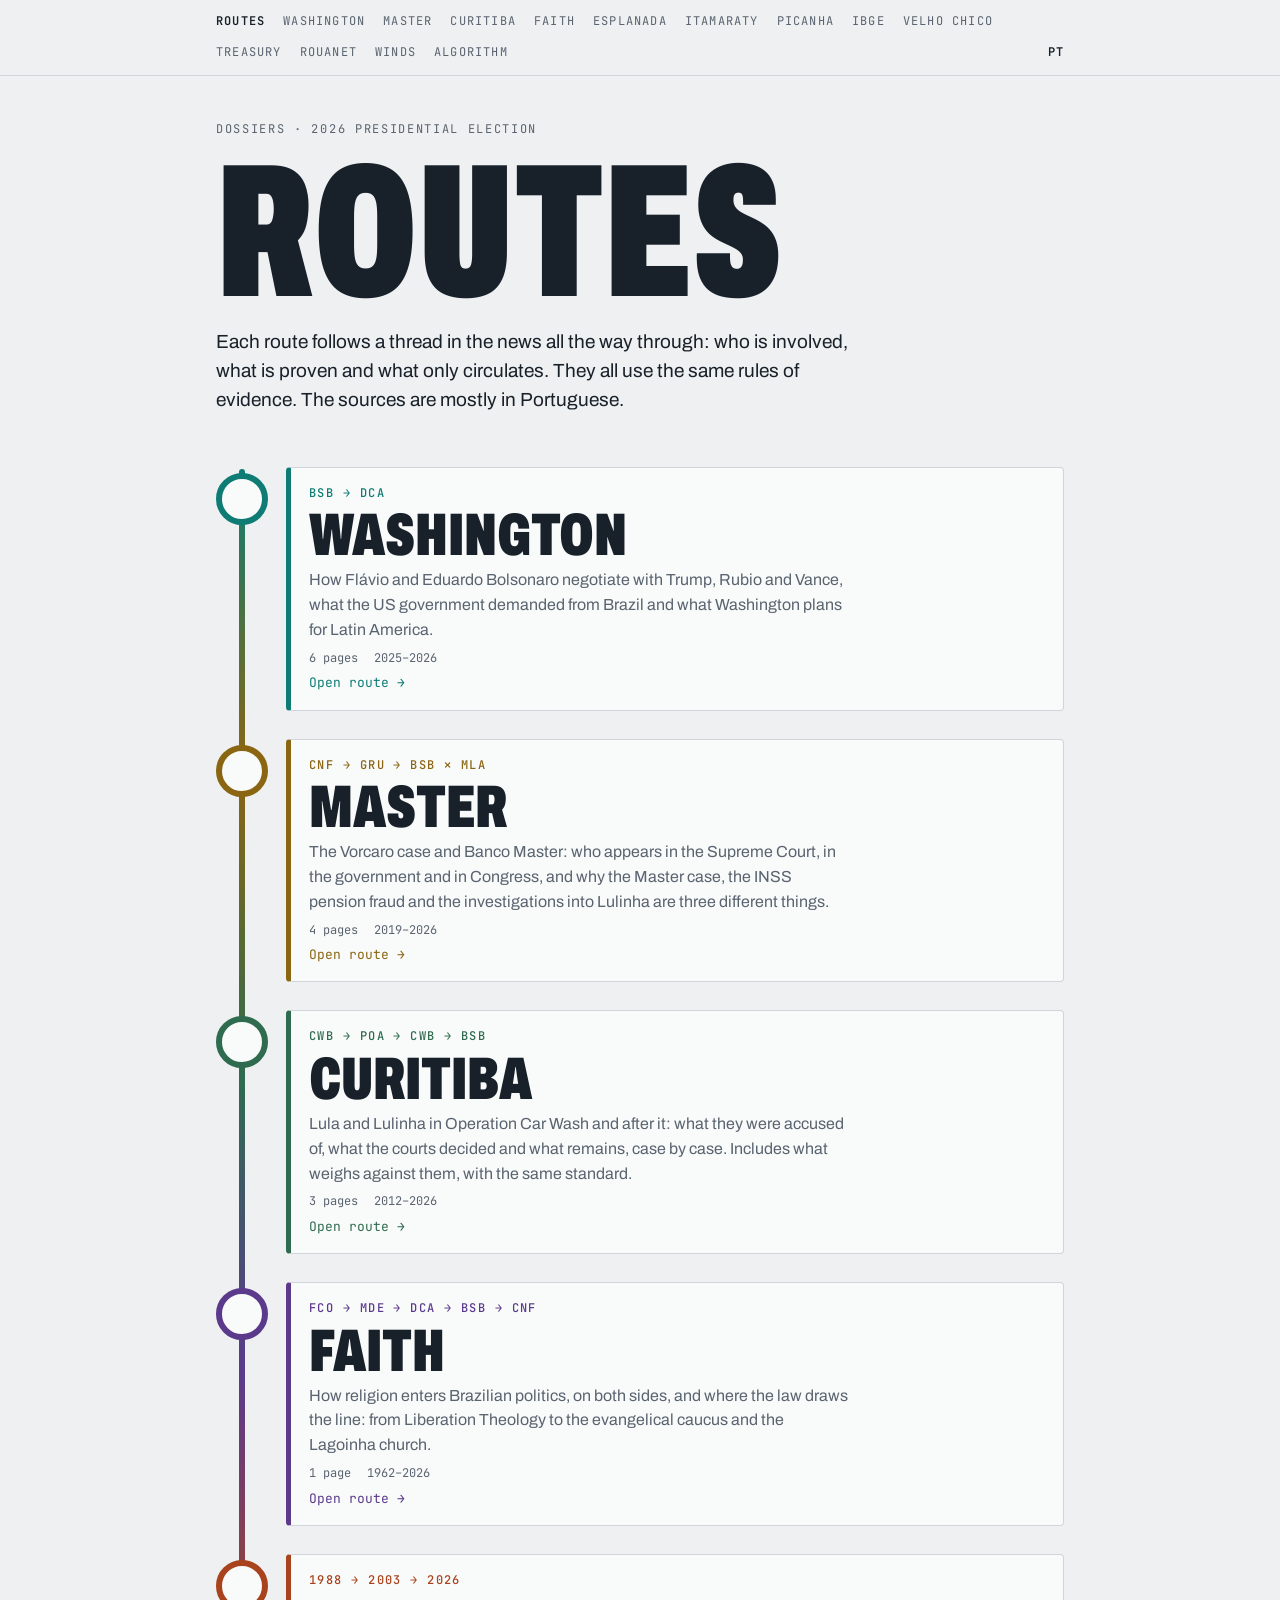
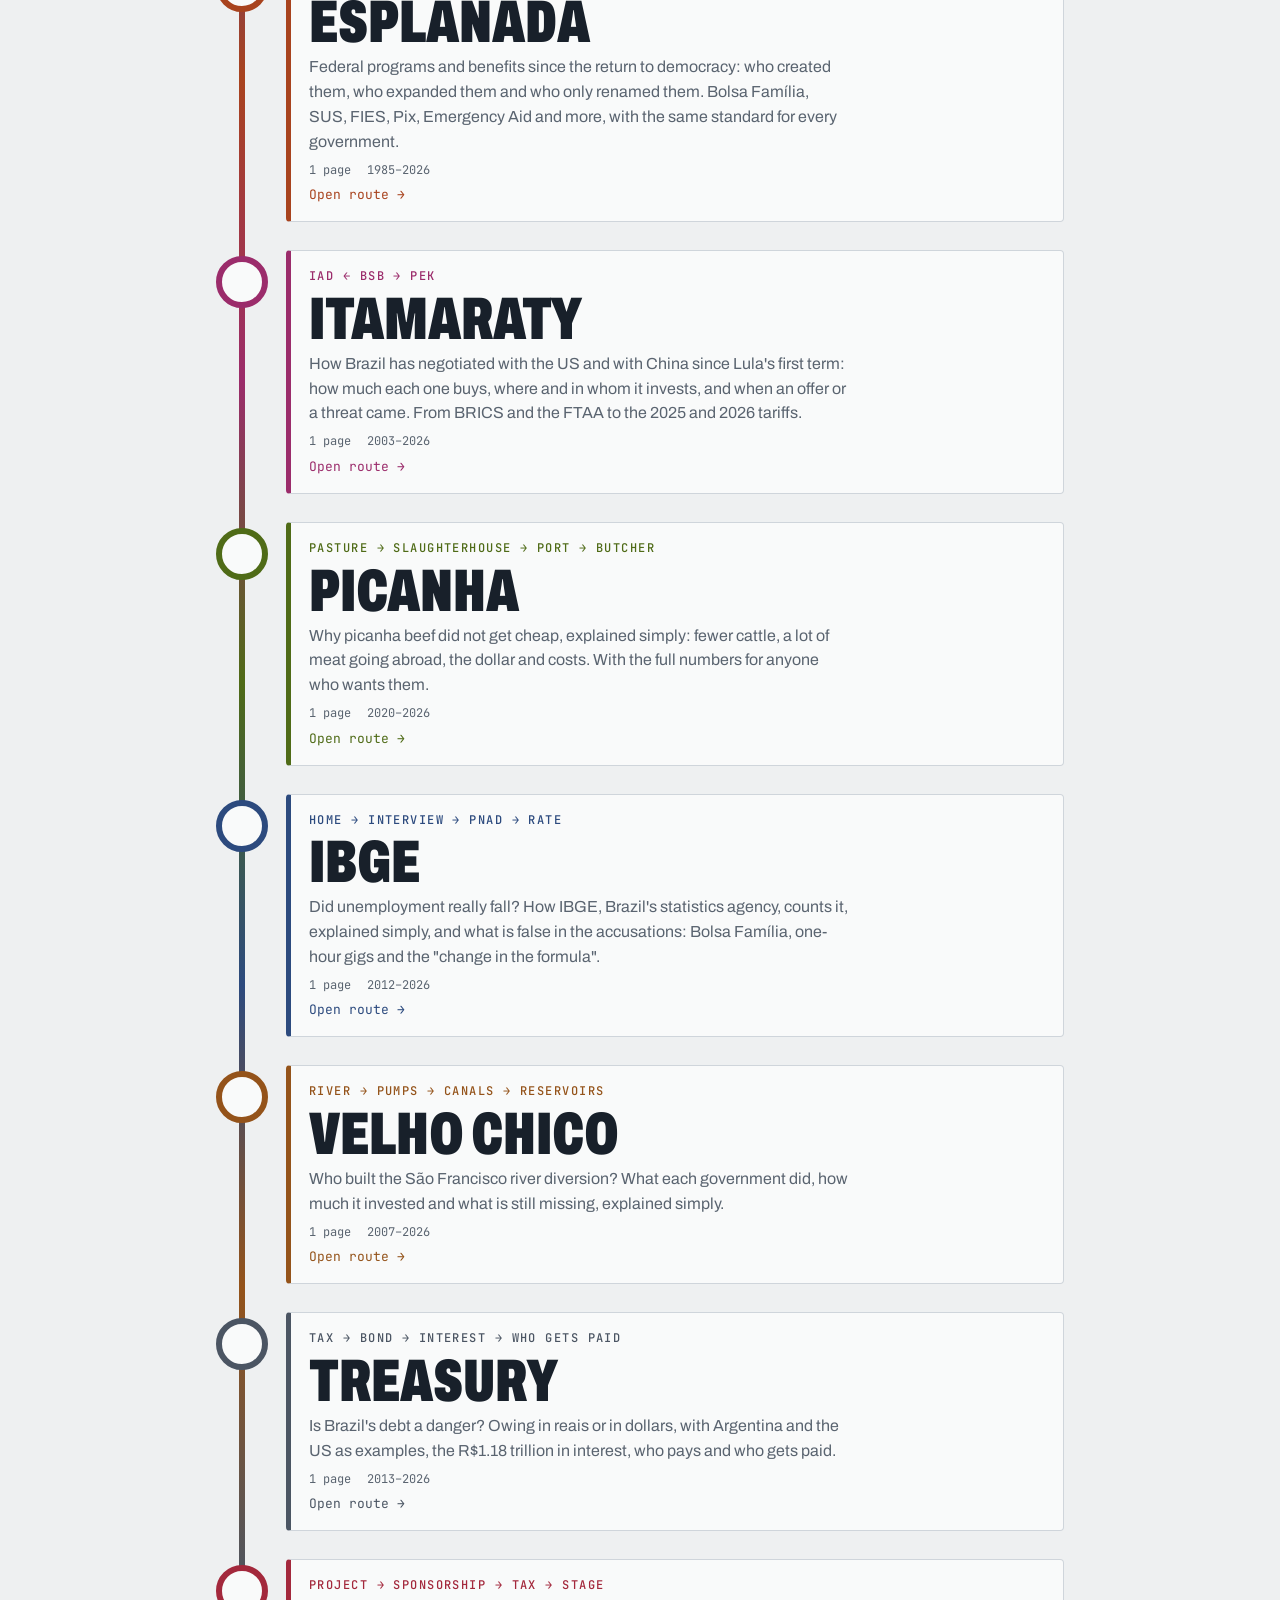
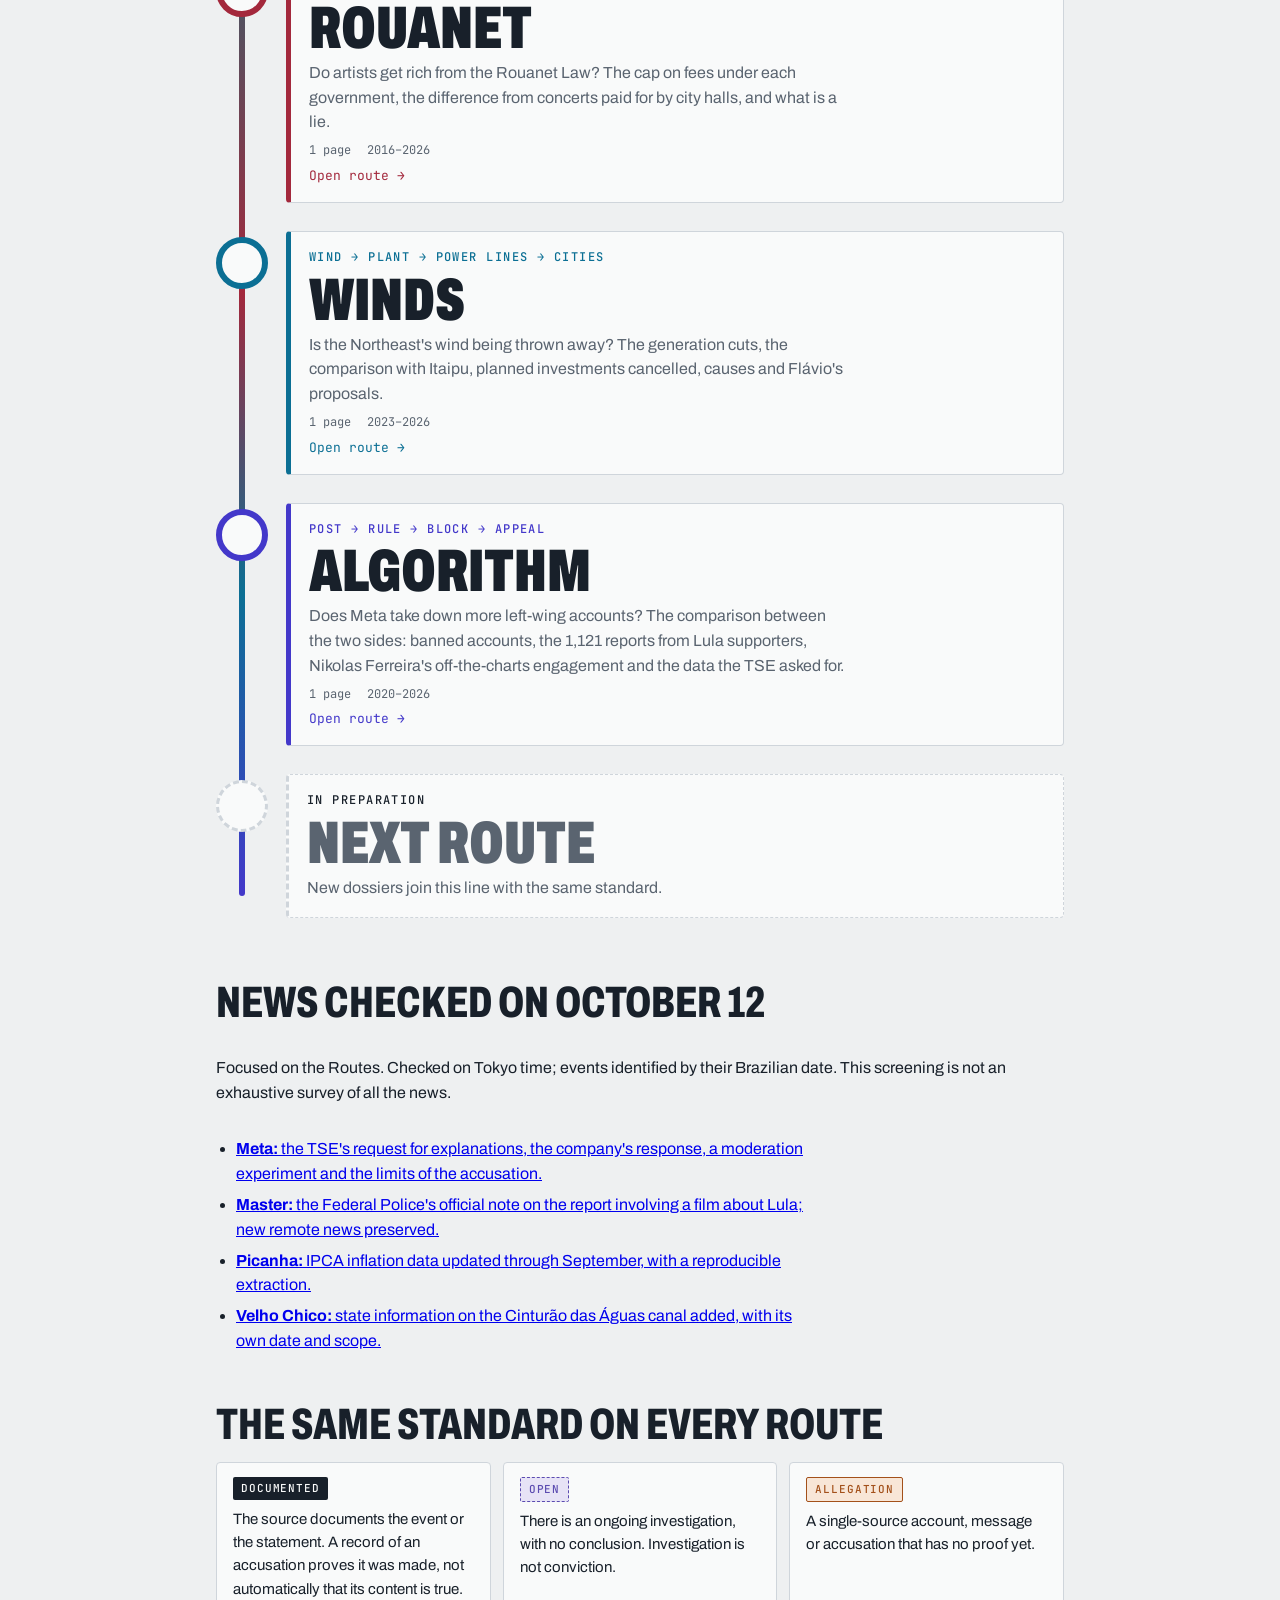
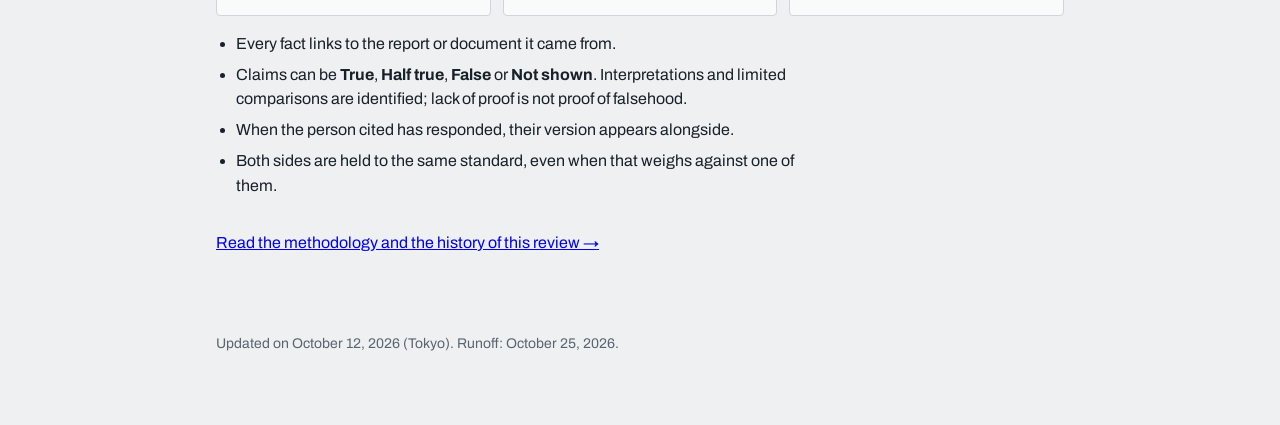
==== en/index.html @ d09e0732 "Versão em inglês (en/) e botão EN/PT na barra das Rotas Tradução feita à mão de todas as páginas, em" ====
<!doctype html>
<html lang="en"><head><meta charset="utf-8"><meta name="viewport" content="width=device-width, initial-scale=1, viewport-fit=cover">
<title>Routes</title>
<meta name="description" content="Dossiers on Brazil's 2026 election, each following a route: Washington, Master, Curitiba, Faith, Esplanada, Itamaraty, Picanha, IBGE, Velho Chico, Treasury, Rouanet, Winds and Algorithm. All with sources and the same evidence labels.">
<style>:root{color-scheme:light;padding-top:env(safe-area-inset-top,0px);padding-bottom:env(safe-area-inset-bottom,0px)}img{max-width:100%}[hidden]{display:none!important}</style>
<link rel="preconnect" href="https://fonts.googleapis.com">
<link rel="stylesheet" href="https://fonts.googleapis.com/css2?family=Archivo:wdth,wght@62..125,400..900&family=Source+Serif+4:opsz,wght@8..60,400;8..60,600&family=JetBrains+Mono:wght@400;500;600&display=swap">
<style>
/* Layout: a transit map of the series. One line, one station per dossier, each in the dossier's own colour; below, the shared evidence standard. */
:root{
  --bg:#eef0f1; --paper:#f9fafa; --ink:#18202a; --muted:#5a6470; --line:#cfd5db;
  --accent:#18202a;
  --r-washington:#0e7c74; --r-master:#8a6512; --r-curitiba:#2f6b4f; --r-fe:#5b3a8c; --r-esplanada:#a8431e; --r-itamaraty:#9b2c6b; --r-picanha:#4f6b17; --r-ibge:#2c4a7e; --r-velho-chico:#94531a; --r-tesouro:#4b5563; --r-rouanet:#a3283c; --r-ventos:#0b6f94; --r-algoritmo:#4338ca;
  --doc:#18202a; --alleg:#a3501a; --alleg-soft:#f8e6d7; --open:#5b4bb0; --open-soft:#e7e3f6;
  --display:"Archivo","Arial Narrow",Impact,sans-serif;
  --ui:"Archivo",system-ui,-apple-system,"Segoe UI",sans-serif;
  --mono:"JetBrains Mono",ui-monospace,Menlo,Consolas,monospace;
}
@media (prefers-color-scheme:dark){:root:not([data-theme="light"]){
  --bg:#10151b; --paper:#171e26; --ink:#e6eaef; --muted:#9aa5b1; --line:#2a333d; --accent:#e6eaef;
  --r-washington:#4cc3b6; --r-master:#e0b552; --r-curitiba:#6cc79a; --r-fe:#b79be6; --r-esplanada:#e98a5f; --r-itamaraty:#e58ab8; --r-picanha:#a9c95a; --r-ibge:#8fb0e6; --r-velho-chico:#e8a46a; --r-tesouro:#aab3bf; --r-rouanet:#f08f9c; --r-ventos:#5cc4e8; --r-algoritmo:#a5b4fc;
  --doc:#e6eaef; --alleg:#f0a066; --alleg-soft:#3a2516; --open:#ab9ff0; --open-soft:#29254a; color-scheme:dark}}
:root[data-theme="dark"]{
  --bg:#10151b; --paper:#171e26; --ink:#e6eaef; --muted:#9aa5b1; --line:#2a333d; --accent:#e6eaef;
  --r-washington:#4cc3b6; --r-master:#e0b552; --r-curitiba:#6cc79a; --r-fe:#b79be6; --r-esplanada:#e98a5f; --r-itamaraty:#e58ab8; --r-picanha:#a9c95a; --r-ibge:#8fb0e6; --r-velho-chico:#e8a46a; --r-tesouro:#aab3bf; --r-rouanet:#f08f9c; --r-ventos:#5cc4e8; --r-algoritmo:#a5b4fc;
  --doc:#e6eaef; --alleg:#f0a066; --alleg-soft:#3a2516; --open:#ab9ff0; --open-soft:#29254a; color-scheme:dark}
*{box-sizing:border-box}
body{margin:0;background:var(--bg);color:var(--ink);font-family:var(--ui);font-size:16px;line-height:1.55}
.wrap{max-width:880px;margin:0 auto;padding-inline:16px}
header{padding-block:44px 10px;display:grid;gap:16px}
.kicker{font-family:var(--mono);font-size:12px;letter-spacing:.14em;text-transform:uppercase;color:var(--muted)}
h1{font-family:var(--display);font-stretch:62%;font-weight:900;font-size:clamp(84px,22vw,190px);line-height:.82;margin:0;text-transform:uppercase}
.lede{font-size:19px;max-width:60ch;margin:0}
h2{font-family:var(--display);font-stretch:70%;font-weight:800;font-size:clamp(30px,6vw,44px);line-height:1;margin:0;text-transform:uppercase}

/* transit line */
.line{position:relative;display:grid;gap:0;padding-block:28px 8px}
.line::before{content:"";position:absolute;left:23px;top:44px;bottom:44px;width:6px;border-radius:3px;background:linear-gradient(var(--r-washington),var(--r-master),var(--r-curitiba),var(--r-fe),var(--r-esplanada),var(--r-itamaraty),var(--r-picanha),var(--r-ibge),var(--r-velho-chico),var(--r-tesouro),var(--r-rouanet),var(--r-ventos),var(--r-algoritmo))}
.stop{position:relative;display:grid;grid-template-columns:52px minmax(0,1fr);gap:18px;padding-block:14px;text-decoration:none;color:var(--ink)}
.stop .pin{width:52px;height:52px;border-radius:50%;background:var(--paper);border:6px solid var(--c);position:relative;z-index:1;margin-top:6px;transition:transform .2s}
.stop:hover .pin,.stop:focus-visible .pin{transform:scale(1.12)}
.stop:focus-visible{outline:3px solid var(--c);outline-offset:4px;border-radius:4px}
.stop .body{background:var(--paper);border:1px solid var(--line);border-left:5px solid var(--c);border-radius:4px;padding:16px 18px;display:grid;gap:6px}
.stop .code{font-family:var(--mono);font-size:12px;letter-spacing:.12em;text-transform:uppercase;color:var(--c);font-weight:500}
.stop strong{font-family:var(--display);font-stretch:66%;font-weight:900;font-size:clamp(40px,9vw,60px);line-height:.9;text-transform:uppercase}
.stop p{margin:0;color:var(--muted);max-width:60ch}
.stop .meta{font-family:var(--mono);font-size:12px;color:var(--muted);display:flex;flex-wrap:wrap;gap:4px 16px}
.stop .go{font-family:var(--mono);font-size:13px;color:var(--c)}
.stop.next .pin{border-style:dashed;border-color:var(--line)}
.stop.next .body{border-left-color:var(--line);border-style:dashed}
.stop.next strong{color:var(--muted)}

/* shared standard */
.std{padding-block:40px 8px;display:grid;gap:16px}
.tags{display:grid;grid-template-columns:repeat(auto-fit,minmax(220px,1fr));gap:12px}
.tag{background:var(--paper);border:1px solid var(--line);border-radius:4px;padding:14px 16px;display:grid;gap:8px;align-content:start}
.tag p{margin:0;font-size:15px}
.ev{justify-self:start;font-family:var(--mono);font-size:11px;letter-spacing:.08em;text-transform:uppercase;padding:3px 8px;border-radius:2px;font-weight:500}
.ev.doc{background:var(--doc);color:var(--paper)}
.ev.open{background:var(--open-soft);color:var(--open);border:1px dashed var(--open)}
.ev.alleg{background:var(--alleg-soft);color:var(--alleg);border:1px solid var(--alleg)}
.rules{margin:0;padding-left:20px;display:grid;gap:6px;max-width:66ch}
footer{padding-block:40px 56px;color:var(--muted);font-size:14px}
@media (prefers-reduced-motion:reduce){.stop .pin{transition:none}}
</style>
</head><body>
<style>/* barra comum das Rotas */.rotas-bar .rb-lang{margin-left:auto;color:var(--accent);font-weight:600}.rotas-bar{border-bottom:1px solid var(--line);background:var(--bg);font-family:var(--mono);font-size:12px;letter-spacing:.1em;text-transform:uppercase}.rotas-bar>div{max-width:880px;margin:0 auto;padding:10px 16px;display:flex;flex-wrap:wrap;align-items:center;gap:6px 18px}.rotas-bar a{color:var(--muted);text-decoration:none;padding-block:2px;border-bottom:2px solid transparent}.rotas-bar a:hover{color:var(--ink)}.rotas-bar a[aria-current]{color:var(--ink);border-bottom-color:var(--accent)}.rotas-bar .rb-home{color:var(--accent);font-weight:600}.rotas-bar a:focus-visible{outline:3px solid var(--accent);outline-offset:2px}</style><nav class="rotas-bar" aria-label="Routes"><div><a class="rb-home" href="https://fcarvalhodev.github.io/rotas/en/">Routes</a><a href="https://fcarvalhodev.github.io/rota-washington/en/">Washington</a><a href="https://fcarvalhodev.github.io/rota-master/en/">Master</a><a href="https://fcarvalhodev.github.io/rota-curitiba/en/">Curitiba</a><a href="https://fcarvalhodev.github.io/rota-da-fe/en/">Faith</a><a href="https://fcarvalhodev.github.io/rota-esplanada/en/">Esplanada</a><a href="https://fcarvalhodev.github.io/rota-itamaraty/en/">Itamaraty</a><a href="https://fcarvalhodev.github.io/rota-da-picanha/en/">Picanha</a><a href="https://fcarvalhodev.github.io/rota-do-ibge/en/">IBGE</a><a href="https://fcarvalhodev.github.io/rota-velho-chico/en/">Velho Chico</a><a href="https://fcarvalhodev.github.io/rota-do-tesouro/en/">Treasury</a><a href="https://fcarvalhodev.github.io/rota-rouanet/en/">Rouanet</a><a href="https://fcarvalhodev.github.io/rota-dos-ventos/en/">Winds</a><a href="https://fcarvalhodev.github.io/rota-do-algoritmo/en/">Algorithm</a><a class="rb-lang" href="../" hreflang="pt-BR" lang="pt-BR">PT</a></div></nav>


<header class="wrap">
  <div class="kicker">Dossiers · 2026 presidential election</div>
  <h1>Routes</h1>
  <p class="lede">Each route follows a thread in the news all the way through: who is involved, what is proven and what only circulates. They all use the same rules of evidence. The sources are mostly in Portuguese.</p>
</header>

<main class="wrap">
  <nav class="line" aria-label="Published routes">
    <a class="stop" style="--c:var(--r-washington)" href="https://fcarvalhodev.github.io/rota-washington/en/">
      <span class="pin" aria-hidden="true"></span>
      <span class="body"><span class="code">BSB → DCA</span><strong>Washington</strong>
        <p>How Flávio and Eduardo Bolsonaro negotiate with Trump, Rubio and Vance, what the US government demanded from Brazil and what Washington plans for Latin America.</p>
        <span class="meta"><span>6 pages</span><span>2025–2026</span></span><span class="go">Open route →</span></span> </a> <a class="stop" style="--c:var(--r-master)" href="https://fcarvalhodev.github.io/rota-master/en/"> <span class="pin" aria-hidden="true"></span> <span class="body"><span class="code">CNF → GRU → BSB ✕ MLA</span><strong>Master</strong>
        <p>The Vorcaro case and Banco Master: who appears in the Supreme Court, in the government and in Congress, and why the Master case, the INSS pension fraud and the investigations into Lulinha are three different things.</p>
        <span class="meta"><span>4 pages</span><span>2019–2026</span></span><span class="go">Open route →</span></span> </a> <a class="stop" style="--c:var(--r-curitiba)" href="https://fcarvalhodev.github.io/rota-curitiba/en/"> <span class="pin" aria-hidden="true"></span> <span class="body"><span class="code">CWB → POA → CWB → BSB</span><strong>Curitiba</strong>
        <p>Lula and Lulinha in Operation Car Wash and after it: what they were accused of, what the courts decided and what remains, case by case. Includes what weighs against them, with the same standard.</p>
        <span class="meta"><span>3 pages</span><span>2012–2026</span></span><span class="go">Open route →</span></span> </a> <a class="stop" style="--c:var(--r-fe)" href="https://fcarvalhodev.github.io/rota-da-fe/en/"> <span class="pin" aria-hidden="true"></span> <span class="body"><span class="code">FCO → MDE → DCA → BSB → CNF</span><strong>Faith</strong>
        <p>How religion enters Brazilian politics, on both sides, and where the law draws the line: from Liberation Theology to the evangelical caucus and the Lagoinha church.</p>
        <span class="meta"><span>1 page</span><span>1962–2026</span></span><span class="go">Open route →</span></span> </a> <a class="stop" style="--c:var(--r-esplanada)" href="https://fcarvalhodev.github.io/rota-esplanada/en/"> <span class="pin" aria-hidden="true"></span> <span class="body"><span class="code">1988 → 2003 → 2026</span><strong>Esplanada</strong>
        <p>Federal programs and benefits since the return to democracy: who created them, who expanded them and who only renamed them. Bolsa Família, SUS, FIES, Pix, Emergency Aid and more, with the same standard for every government.</p>
        <span class="meta"><span>1 page</span><span>1985–2026</span></span><span class="go">Open route →</span></span> </a> <a class="stop" style="--c:var(--r-itamaraty)" href="https://fcarvalhodev.github.io/rota-itamaraty/en/"> <span class="pin" aria-hidden="true"></span> <span class="body"><span class="code">IAD ← BSB → PEK</span><strong>Itamaraty</strong>
        <p>How Brazil has negotiated with the US and with China since Lula's first term: how much each one buys, where and in whom it invests, and when an offer or a threat came. From BRICS and the FTAA to the 2025 and 2026 tariffs.</p>
        <span class="meta"><span>1 page</span><span>2003–2026</span></span><span class="go">Open route →</span></span> </a> <a class="stop" style="--c:var(--r-picanha)" href="https://fcarvalhodev.github.io/rota-da-picanha/en/"> <span class="pin" aria-hidden="true"></span> <span class="body"><span class="code">Pasture → slaughterhouse → port → butcher</span><strong>Picanha</strong>
        <p>Why picanha beef did not get cheap, explained simply: fewer cattle, a lot of meat going abroad, the dollar and costs. With the full numbers for anyone who wants them.</p>
        <span class="meta"><span>1 page</span><span>2020–2026</span></span><span class="go">Open route →</span></span> </a> <a class="stop" style="--c:var(--r-ibge)" href="https://fcarvalhodev.github.io/rota-do-ibge/en/"> <span class="pin" aria-hidden="true"></span> <span class="body"><span class="code">Home → interview → PNAD → rate</span><strong>IBGE</strong>
        <p>Did unemployment really fall? How IBGE, Brazil's statistics agency, counts it, explained simply, and what is false in the accusations: Bolsa Família, one-hour gigs and the "change in the formula".</p>
        <span class="meta"><span>1 page</span><span>2012–2026</span></span><span class="go">Open route →</span></span> </a> <a class="stop" style="--c:var(--r-velho-chico)" href="https://fcarvalhodev.github.io/rota-velho-chico/en/"> <span class="pin" aria-hidden="true"></span> <span class="body"><span class="code">River → pumps → canals → reservoirs</span><strong>Velho Chico</strong>
        <p>Who built the São Francisco river diversion? What each government did, how much it invested and what is still missing, explained simply.</p>
        <span class="meta"><span>1 page</span><span>2007–2026</span></span><span class="go">Open route →</span></span> </a> <a class="stop" style="--c:var(--r-tesouro)" href="https://fcarvalhodev.github.io/rota-do-tesouro/en/"> <span class="pin" aria-hidden="true"></span> <span class="body"><span class="code">Tax → bond → interest → who gets paid</span><strong>Treasury</strong>
        <p>Is Brazil's debt a danger? Owing in reais or in dollars, with Argentina and the US as examples, the R$1.18 trillion in interest, who pays and who gets paid.</p>
        <span class="meta"><span>1 page</span><span>2013–2026</span></span><span class="go">Open route →</span></span> </a> <a class="stop" style="--c:var(--r-rouanet)" href="https://fcarvalhodev.github.io/rota-rouanet/en/"> <span class="pin" aria-hidden="true"></span> <span class="body"><span class="code">Project → sponsorship → tax → stage</span><strong>Rouanet</strong>
        <p>Do artists get rich from the Rouanet Law? The cap on fees under each government, the difference from concerts paid for by city halls, and what is a lie.</p>
        <span class="meta"><span>1 page</span><span>2016–2026</span></span><span class="go">Open route →</span></span> </a> <a class="stop" style="--c:var(--r-ventos)" href="https://fcarvalhodev.github.io/rota-dos-ventos/en/"> <span class="pin" aria-hidden="true"></span> <span class="body"><span class="code">Wind → plant → power lines → cities</span><strong>Winds</strong>
        <p>Is the Northeast's wind being thrown away? The generation cuts, the comparison with Itaipu, planned investments cancelled, causes and Flávio's proposals.</p>
        <span class="meta"><span>1 page</span><span>2023–2026</span></span><span class="go">Open route →</span></span> </a> <a class="stop" style="--c:var(--r-algoritmo)" href="https://fcarvalhodev.github.io/rota-do-algoritmo/en/"> <span class="pin" aria-hidden="true"></span> <span class="body"><span class="code">Post → rule → block → appeal</span><strong>Algorithm</strong>
        <p>Does Meta take down more left-wing accounts? The comparison between the two sides: banned accounts, the 1,121 reports from Lula supporters, Nikolas Ferreira's off-the-charts engagement and the data the TSE asked for.</p>
        <span class="meta"><span>1 page</span><span>2020–2026</span></span><span class="go">Open route →</span></span>
    </a>
    <div class="stop next" aria-label="Next route in preparation">
      <span class="pin" aria-hidden="true"></span>
      <span class="body"><span class="code">In preparation</span><strong>Next route</strong><p>New dossiers join this line with the same standard.</p></span>
    </div>
  </nav>

<section class="std" aria-labelledby="h-noticias-outubro"><h2 id="h-noticias-outubro">News checked on October 12</h2>
<p>Focused on the Routes. Checked on Tokyo time; events identified by their Brazilian date. This screening is not an exhaustive survey of all the news.</p>
<ul class="rules"><li><a href="https://fcarvalhodev.github.io/rota-washington/en/bigtechs.html#meta-2026"><b>Meta:</b> the TSE's request for explanations, the company's response, a moderation experiment and the limits of the accusation.</a></li>
<li><a href="https://fcarvalhodev.github.io/rota-master/en/"><b>Master:</b> the Federal Police's official note on the report involving a film about Lula; new remote news preserved.</a></li>
<li><a href="https://fcarvalhodev.github.io/rota-da-picanha/en/#h-ipca-setembro"><b>Picanha:</b> IPCA inflation data updated through September, with a reproducible extraction.</a></li>
<li><a href="https://fcarvalhodev.github.io/rota-velho-chico/en/#h-cac-outubro"><b>Velho Chico:</b> state information on the Cinturão das Águas canal added, with its own date and scope.</a></li></ul></section>

  <section class="std" aria-labelledby="h-std">
    <h2 id="h-std">The same standard on every route</h2>
    <div class="tags">
      <div class="tag"><span class="ev doc">Documented</span><p>The source documents the event or the statement. A record of an accusation proves it was made, not automatically that its content is true.</p></div>
      <div class="tag"><span class="ev open">Open</span><p>There is an ongoing investigation, with no conclusion. Investigation is not conviction.</p></div>
      <div class="tag"><span class="ev alleg">Allegation</span><p>A single-source account, message or accusation that has no proof yet.</p></div>
    </div>
    <ul class="rules">
      <li>Every fact links to the report or document it came from.</li>
      <li>Claims can be <b>True</b>, <b>Half true</b>, <b>False</b> or <b>Not shown</b>. Interpretations and limited comparisons are identified; lack of proof is not proof of falsehood.</li>
      <li>When the person cited has responded, their version appears alongside.</li>
      <li>Both sides are held to the same standard, even when that weighs against one of them.</li>
    </ul>
    <p><a href="metodologia.html">Read the methodology and the history of this review →</a></p>
  </section>

  <footer><p>Updated on October 12, 2026 (Tokyo). Runoff: October 25, 2026.</p></footer>
</main>
</body></html>
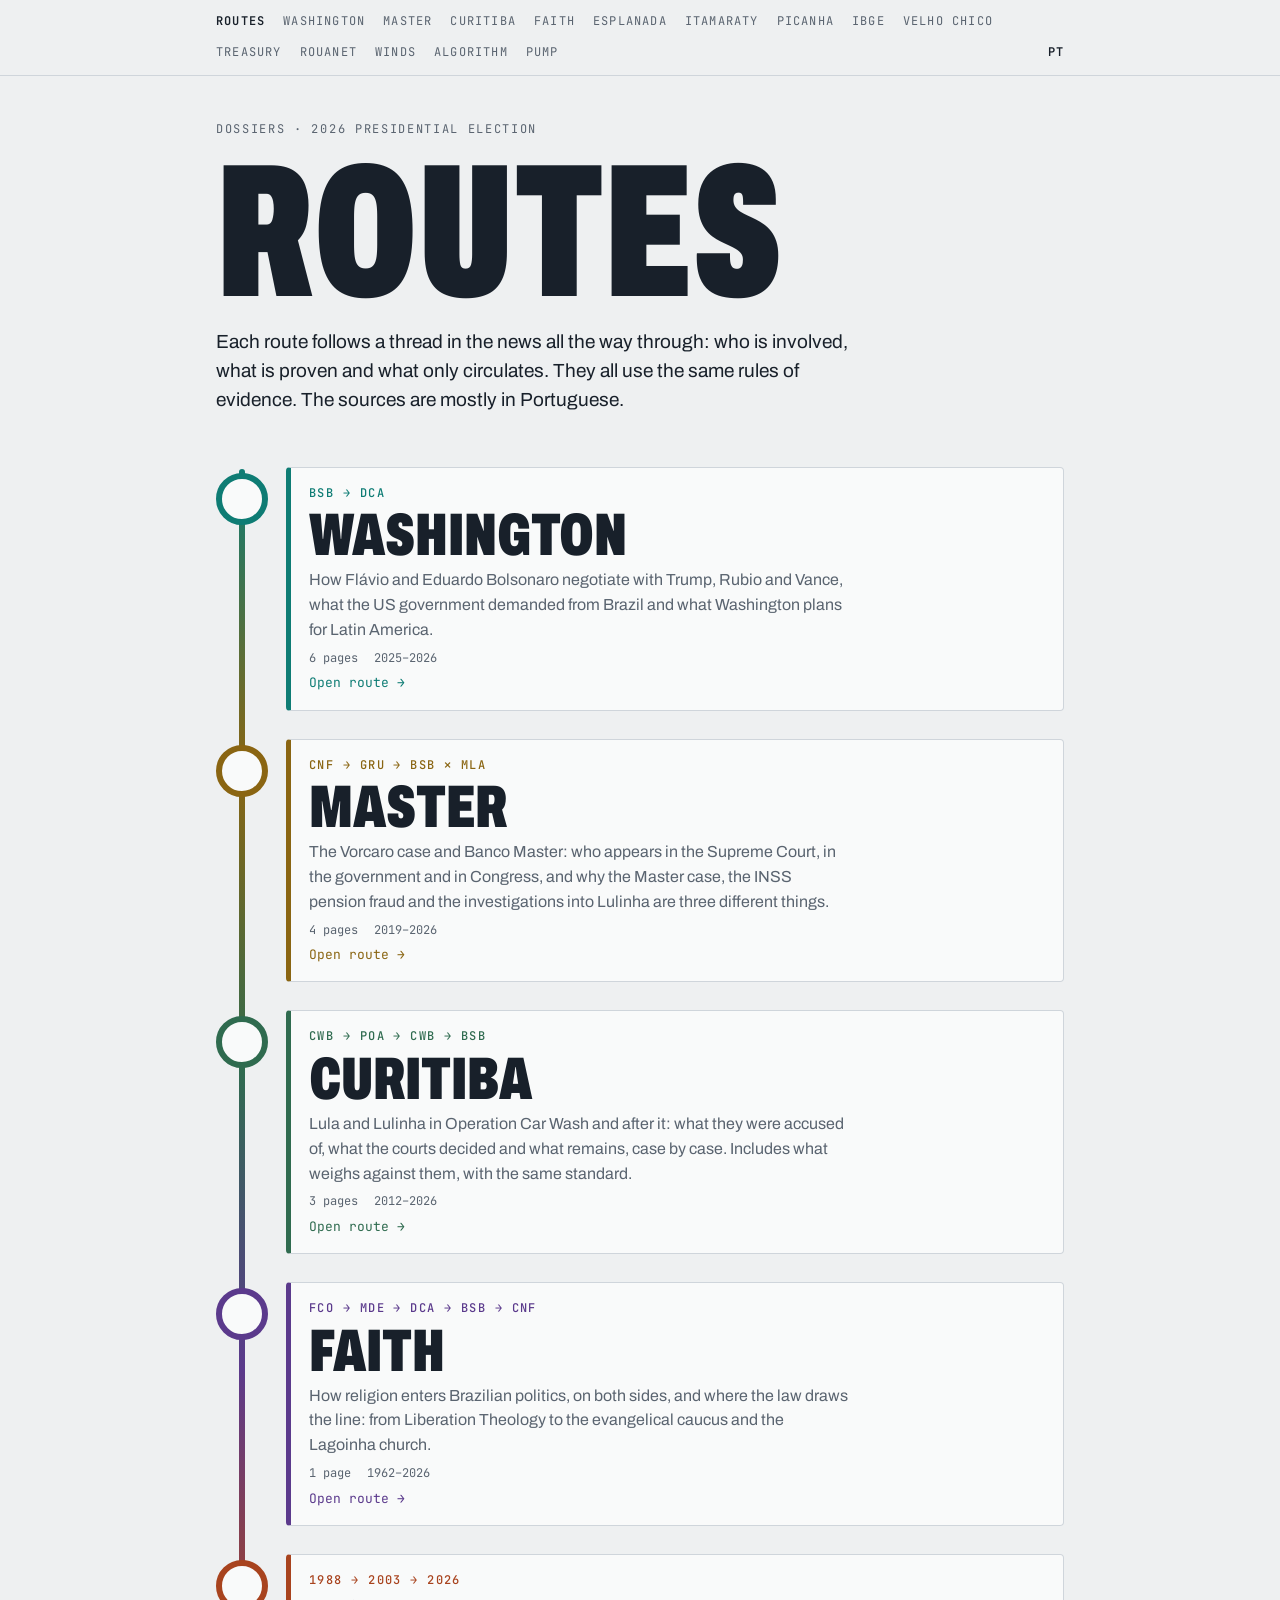
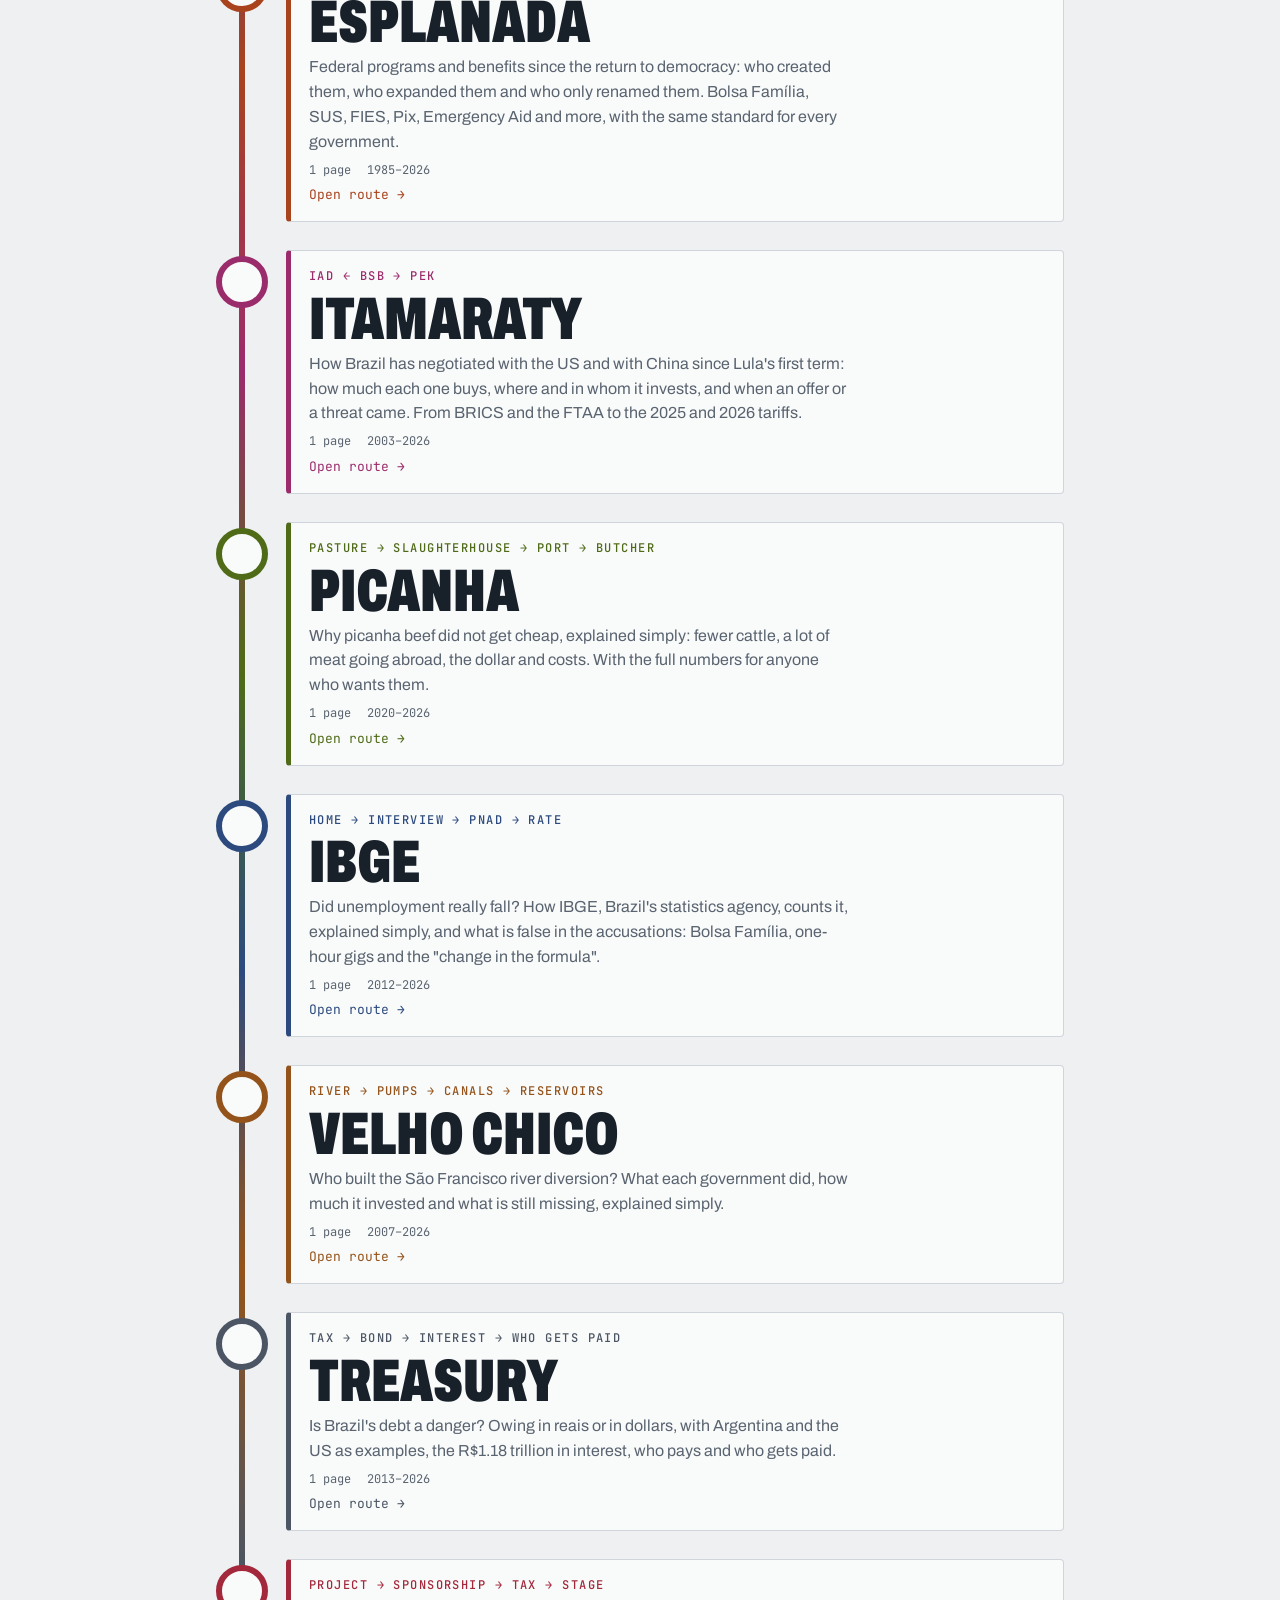
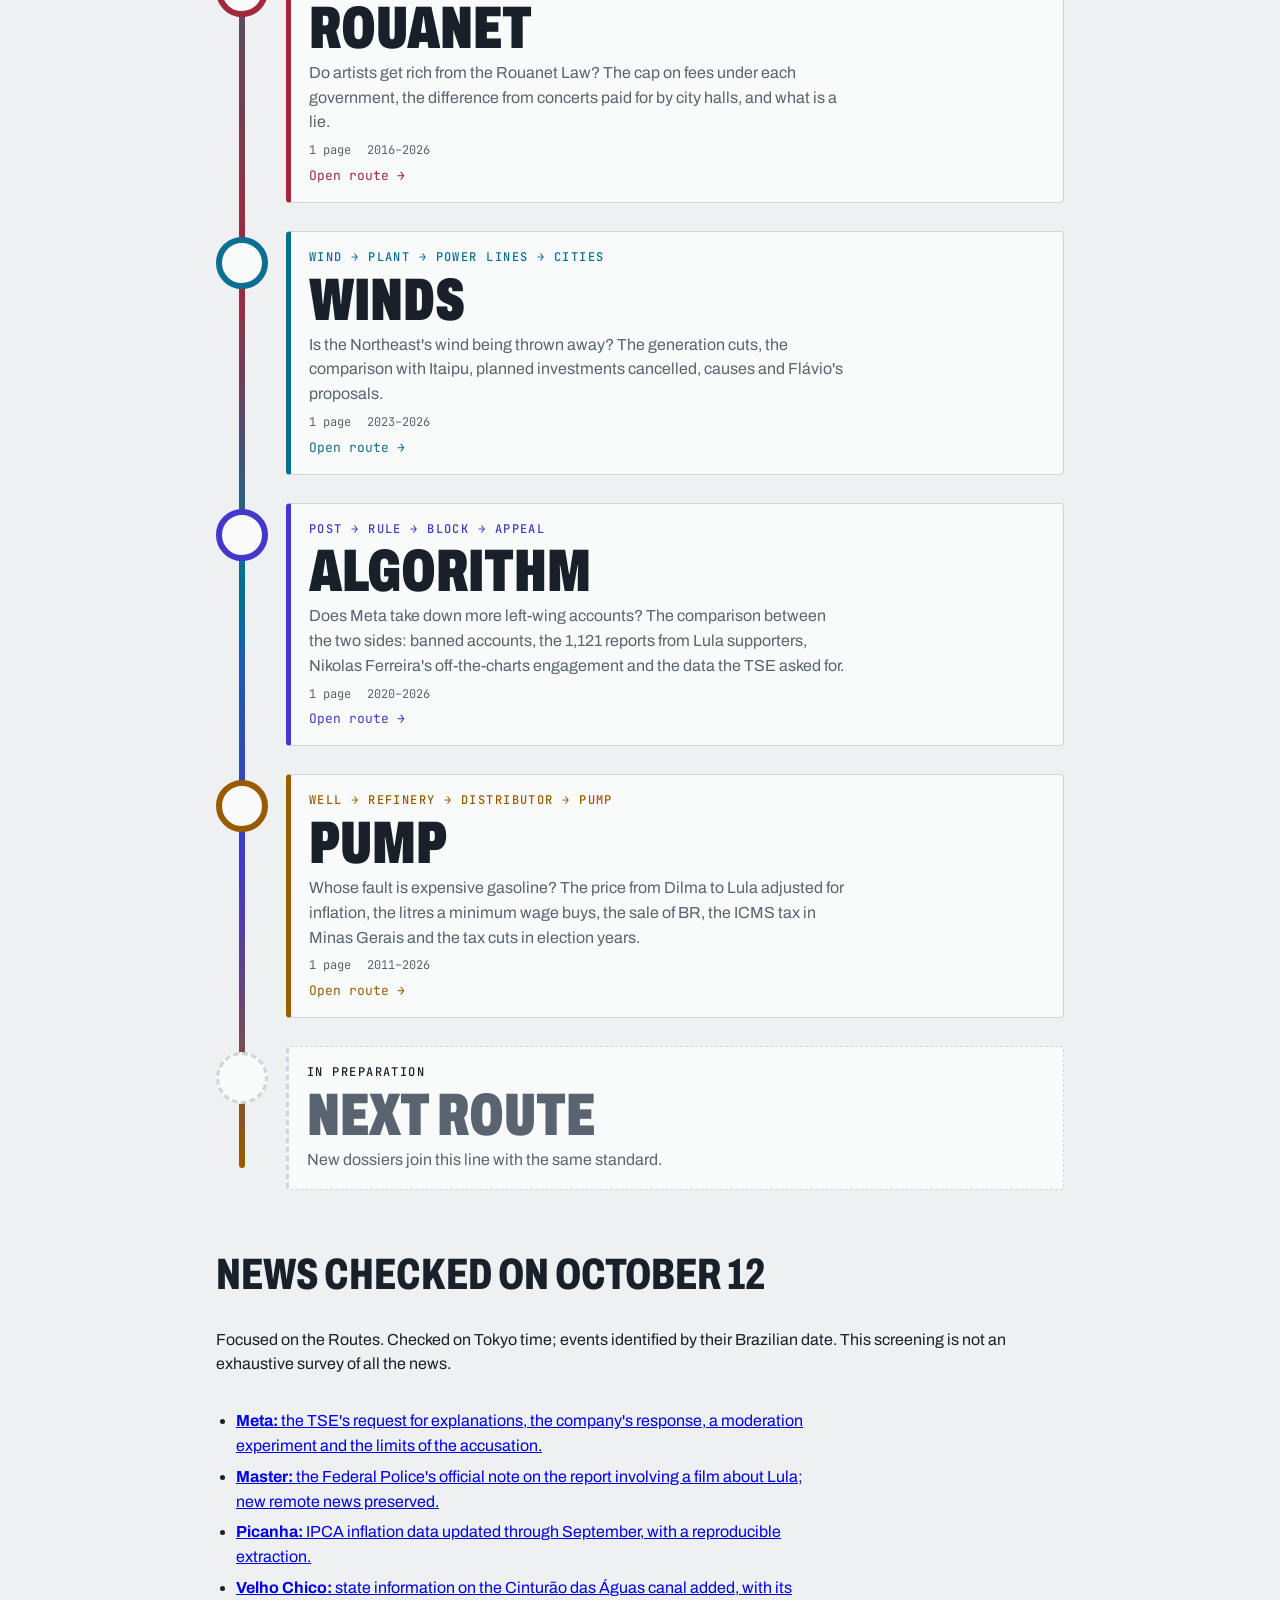
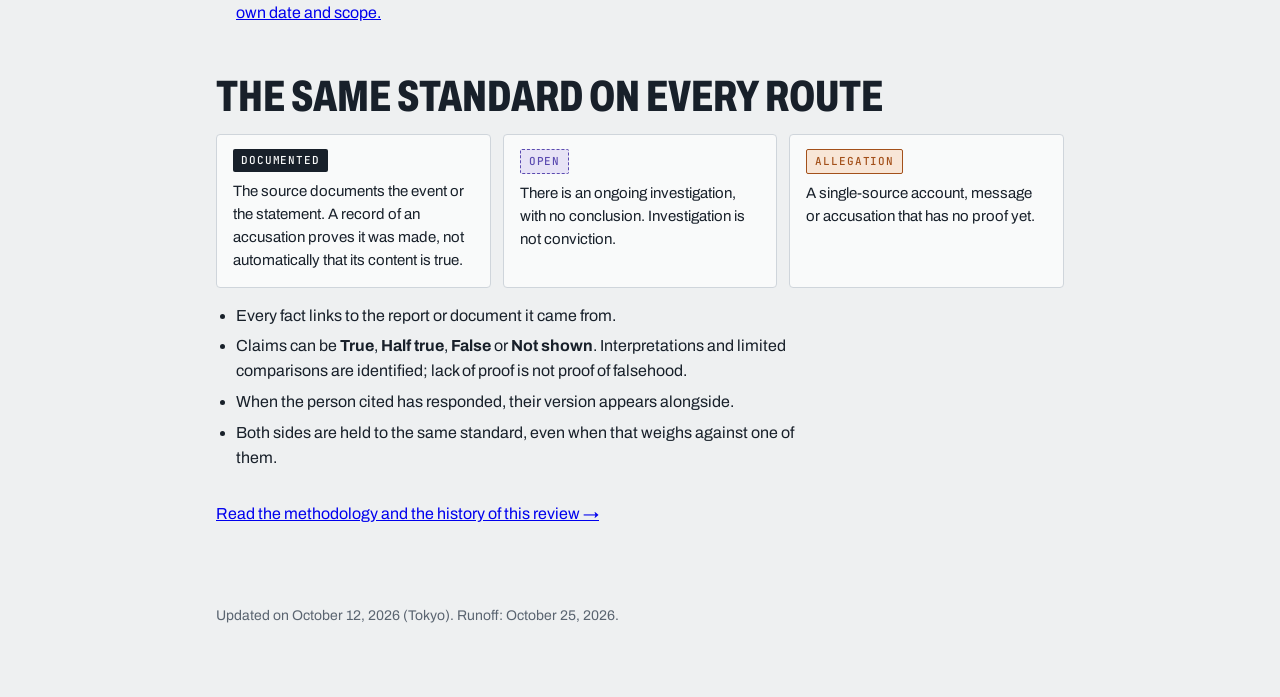
==== commit 6555745a: "Rota do Posto na página inicial e na barra das Rotas Inclui a versão em inglês.  Co-Authored-By: Cla" ====
--- a/en/index.html
+++ b/en/index.html
@@ -1,7 +1,7 @@
 <!doctype html>
 <html lang="en"><head><meta charset="utf-8"><meta name="viewport" content="width=device-width, initial-scale=1, viewport-fit=cover">
 <title>Routes</title>
-<meta name="description" content="Dossiers on Brazil's 2026 election, each following a route: Washington, Master, Curitiba, Faith, Esplanada, Itamaraty, Picanha, IBGE, Velho Chico, Treasury, Rouanet, Winds and Algorithm. All with sources and the same evidence labels.">
+<meta name="description" content="Dossiers on Brazil's 2026 election, each following a route: Washington, Master, Curitiba, Faith, Esplanada, Itamaraty, Picanha, IBGE, Velho Chico, Treasury, Rouanet, Winds, Algorithm and Pump. All with sources and the same evidence labels.">
 <style>:root{color-scheme:light;padding-top:env(safe-area-inset-top,0px);padding-bottom:env(safe-area-inset-bottom,0px)}img{max-width:100%}[hidden]{display:none!important}</style>
 <link rel="preconnect" href="https://fonts.googleapis.com">
 <link rel="stylesheet" href="https://fonts.googleapis.com/css2?family=Archivo:wdth,wght@62..125,400..900&family=Source+Serif+4:opsz,wght@8..60,400;8..60,600&family=JetBrains+Mono:wght@400;500;600&display=swap">
@@ -10,7 +10,7 @@
 :root{
   --bg:#eef0f1; --paper:#f9fafa; --ink:#18202a; --muted:#5a6470; --line:#cfd5db;
   --accent:#18202a;
-  --r-washington:#0e7c74; --r-master:#8a6512; --r-curitiba:#2f6b4f; --r-fe:#5b3a8c; --r-esplanada:#a8431e; --r-itamaraty:#9b2c6b; --r-picanha:#4f6b17; --r-ibge:#2c4a7e; --r-velho-chico:#94531a; --r-tesouro:#4b5563; --r-rouanet:#a3283c; --r-ventos:#0b6f94; --r-algoritmo:#4338ca;
+  --r-washington:#0e7c74; --r-master:#8a6512; --r-curitiba:#2f6b4f; --r-fe:#5b3a8c; --r-esplanada:#a8431e; --r-itamaraty:#9b2c6b; --r-picanha:#4f6b17; --r-ibge:#2c4a7e; --r-velho-chico:#94531a; --r-tesouro:#4b5563; --r-rouanet:#a3283c; --r-ventos:#0b6f94; --r-algoritmo:#4338ca; --r-posto:#9a5b00;
   --doc:#18202a; --alleg:#a3501a; --alleg-soft:#f8e6d7; --open:#5b4bb0; --open-soft:#e7e3f6;
   --display:"Archivo","Arial Narrow",Impact,sans-serif;
   --ui:"Archivo",system-ui,-apple-system,"Segoe UI",sans-serif;
@@ -18,11 +18,11 @@
 }
 @media (prefers-color-scheme:dark){:root:not([data-theme="light"]){
   --bg:#10151b; --paper:#171e26; --ink:#e6eaef; --muted:#9aa5b1; --line:#2a333d; --accent:#e6eaef;
-  --r-washington:#4cc3b6; --r-master:#e0b552; --r-curitiba:#6cc79a; --r-fe:#b79be6; --r-esplanada:#e98a5f; --r-itamaraty:#e58ab8; --r-picanha:#a9c95a; --r-ibge:#8fb0e6; --r-velho-chico:#e8a46a; --r-tesouro:#aab3bf; --r-rouanet:#f08f9c; --r-ventos:#5cc4e8; --r-algoritmo:#a5b4fc;
+  --r-washington:#4cc3b6; --r-master:#e0b552; --r-curitiba:#6cc79a; --r-fe:#b79be6; --r-esplanada:#e98a5f; --r-itamaraty:#e58ab8; --r-picanha:#a9c95a; --r-ibge:#8fb0e6; --r-velho-chico:#e8a46a; --r-tesouro:#aab3bf; --r-rouanet:#f08f9c; --r-ventos:#5cc4e8; --r-algoritmo:#a5b4fc; --r-posto:#f0b75a;
   --doc:#e6eaef; --alleg:#f0a066; --alleg-soft:#3a2516; --open:#ab9ff0; --open-soft:#29254a; color-scheme:dark}}
 :root[data-theme="dark"]{
   --bg:#10151b; --paper:#171e26; --ink:#e6eaef; --muted:#9aa5b1; --line:#2a333d; --accent:#e6eaef;
-  --r-washington:#4cc3b6; --r-master:#e0b552; --r-curitiba:#6cc79a; --r-fe:#b79be6; --r-esplanada:#e98a5f; --r-itamaraty:#e58ab8; --r-picanha:#a9c95a; --r-ibge:#8fb0e6; --r-velho-chico:#e8a46a; --r-tesouro:#aab3bf; --r-rouanet:#f08f9c; --r-ventos:#5cc4e8; --r-algoritmo:#a5b4fc;
+  --r-washington:#4cc3b6; --r-master:#e0b552; --r-curitiba:#6cc79a; --r-fe:#b79be6; --r-esplanada:#e98a5f; --r-itamaraty:#e58ab8; --r-picanha:#a9c95a; --r-ibge:#8fb0e6; --r-velho-chico:#e8a46a; --r-tesouro:#aab3bf; --r-rouanet:#f08f9c; --r-ventos:#5cc4e8; --r-algoritmo:#a5b4fc; --r-posto:#f0b75a;
   --doc:#e6eaef; --alleg:#f0a066; --alleg-soft:#3a2516; --open:#ab9ff0; --open-soft:#29254a; color-scheme:dark}
 *{box-sizing:border-box}
 body{margin:0;background:var(--bg);color:var(--ink);font-family:var(--ui);font-size:16px;line-height:1.55}
@@ -35,7 +35,7 @@
 
 /* transit line */
 .line{position:relative;display:grid;gap:0;padding-block:28px 8px}
-.line::before{content:"";position:absolute;left:23px;top:44px;bottom:44px;width:6px;border-radius:3px;background:linear-gradient(var(--r-washington),var(--r-master),var(--r-curitiba),var(--r-fe),var(--r-esplanada),var(--r-itamaraty),var(--r-picanha),var(--r-ibge),var(--r-velho-chico),var(--r-tesouro),var(--r-rouanet),var(--r-ventos),var(--r-algoritmo))}
+.line::before{content:"";position:absolute;left:23px;top:44px;bottom:44px;width:6px;border-radius:3px;background:linear-gradient(var(--r-washington),var(--r-master),var(--r-curitiba),var(--r-fe),var(--r-esplanada),var(--r-itamaraty),var(--r-picanha),var(--r-ibge),var(--r-velho-chico),var(--r-tesouro),var(--r-rouanet),var(--r-ventos),var(--r-algoritmo),var(--r-posto))}
 .stop{position:relative;display:grid;grid-template-columns:52px minmax(0,1fr);gap:18px;padding-block:14px;text-decoration:none;color:var(--ink)}
 .stop .pin{width:52px;height:52px;border-radius:50%;background:var(--paper);border:6px solid var(--c);position:relative;z-index:1;margin-top:6px;transition:transform .2s}
 .stop:hover .pin,.stop:focus-visible .pin{transform:scale(1.12)}
@@ -64,7 +64,7 @@
 @media (prefers-reduced-motion:reduce){.stop .pin{transition:none}}
 </style>
 </head><body>
-<style>/* barra comum das Rotas */.rotas-bar .rb-lang{margin-left:auto;color:var(--accent);font-weight:600}.rotas-bar{border-bottom:1px solid var(--line);background:var(--bg);font-family:var(--mono);font-size:12px;letter-spacing:.1em;text-transform:uppercase}.rotas-bar>div{max-width:880px;margin:0 auto;padding:10px 16px;display:flex;flex-wrap:wrap;align-items:center;gap:6px 18px}.rotas-bar a{color:var(--muted);text-decoration:none;padding-block:2px;border-bottom:2px solid transparent}.rotas-bar a:hover{color:var(--ink)}.rotas-bar a[aria-current]{color:var(--ink);border-bottom-color:var(--accent)}.rotas-bar .rb-home{color:var(--accent);font-weight:600}.rotas-bar a:focus-visible{outline:3px solid var(--accent);outline-offset:2px}</style><nav class="rotas-bar" aria-label="Routes"><div><a class="rb-home" href="https://fcarvalhodev.github.io/rotas/en/">Routes</a><a href="https://fcarvalhodev.github.io/rota-washington/en/">Washington</a><a href="https://fcarvalhodev.github.io/rota-master/en/">Master</a><a href="https://fcarvalhodev.github.io/rota-curitiba/en/">Curitiba</a><a href="https://fcarvalhodev.github.io/rota-da-fe/en/">Faith</a><a href="https://fcarvalhodev.github.io/rota-esplanada/en/">Esplanada</a><a href="https://fcarvalhodev.github.io/rota-itamaraty/en/">Itamaraty</a><a href="https://fcarvalhodev.github.io/rota-da-picanha/en/">Picanha</a><a href="https://fcarvalhodev.github.io/rota-do-ibge/en/">IBGE</a><a href="https://fcarvalhodev.github.io/rota-velho-chico/en/">Velho Chico</a><a href="https://fcarvalhodev.github.io/rota-do-tesouro/en/">Treasury</a><a href="https://fcarvalhodev.github.io/rota-rouanet/en/">Rouanet</a><a href="https://fcarvalhodev.github.io/rota-dos-ventos/en/">Winds</a><a href="https://fcarvalhodev.github.io/rota-do-algoritmo/en/">Algorithm</a><a class="rb-lang" href="../" hreflang="pt-BR" lang="pt-BR">PT</a></div></nav>
+<style>/* barra comum das Rotas */.rotas-bar .rb-lang{margin-left:auto;color:var(--accent);font-weight:600}.rotas-bar{border-bottom:1px solid var(--line);background:var(--bg);font-family:var(--mono);font-size:12px;letter-spacing:.1em;text-transform:uppercase}.rotas-bar>div{max-width:880px;margin:0 auto;padding:10px 16px;display:flex;flex-wrap:wrap;align-items:center;gap:6px 18px}.rotas-bar a{color:var(--muted);text-decoration:none;padding-block:2px;border-bottom:2px solid transparent}.rotas-bar a:hover{color:var(--ink)}.rotas-bar a[aria-current]{color:var(--ink);border-bottom-color:var(--accent)}.rotas-bar .rb-home{color:var(--accent);font-weight:600}.rotas-bar a:focus-visible{outline:3px solid var(--accent);outline-offset:2px}</style><nav class="rotas-bar" aria-label="Routes"><div><a class="rb-home" href="https://fcarvalhodev.github.io/rotas/en/">Routes</a><a href="https://fcarvalhodev.github.io/rota-washington/en/">Washington</a><a href="https://fcarvalhodev.github.io/rota-master/en/">Master</a><a href="https://fcarvalhodev.github.io/rota-curitiba/en/">Curitiba</a><a href="https://fcarvalhodev.github.io/rota-da-fe/en/">Faith</a><a href="https://fcarvalhodev.github.io/rota-esplanada/en/">Esplanada</a><a href="https://fcarvalhodev.github.io/rota-itamaraty/en/">Itamaraty</a><a href="https://fcarvalhodev.github.io/rota-da-picanha/en/">Picanha</a><a href="https://fcarvalhodev.github.io/rota-do-ibge/en/">IBGE</a><a href="https://fcarvalhodev.github.io/rota-velho-chico/en/">Velho Chico</a><a href="https://fcarvalhodev.github.io/rota-do-tesouro/en/">Treasury</a><a href="https://fcarvalhodev.github.io/rota-rouanet/en/">Rouanet</a><a href="https://fcarvalhodev.github.io/rota-dos-ventos/en/">Winds</a><a href="https://fcarvalhodev.github.io/rota-do-algoritmo/en/">Algorithm</a><a href="https://fcarvalhodev.github.io/rota-do-posto/en/">Pump</a><a class="rb-lang" href="../" hreflang="pt-BR" lang="pt-BR">PT</a></div></nav>
 
 
 <header class="wrap">
@@ -103,7 +103,9 @@
         <p>Is the Northeast's wind being thrown away? The generation cuts, the comparison with Itaipu, planned investments cancelled, causes and Flávio's proposals.</p>
         <span class="meta"><span>1 page</span><span>2023–2026</span></span><span class="go">Open route →</span></span> </a> <a class="stop" style="--c:var(--r-algoritmo)" href="https://fcarvalhodev.github.io/rota-do-algoritmo/en/"> <span class="pin" aria-hidden="true"></span> <span class="body"><span class="code">Post → rule → block → appeal</span><strong>Algorithm</strong>
         <p>Does Meta take down more left-wing accounts? The comparison between the two sides: banned accounts, the 1,121 reports from Lula supporters, Nikolas Ferreira's off-the-charts engagement and the data the TSE asked for.</p>
-        <span class="meta"><span>1 page</span><span>2020–2026</span></span><span class="go">Open route →</span></span>
+        <span class="meta"><span>1 page</span><span>2020–2026</span></span><span class="go">Open route →</span></span> </a> <a class="stop" style="--c:var(--r-posto)" href="https://fcarvalhodev.github.io/rota-do-posto/en/"> <span class="pin" aria-hidden="true"></span> <span class="body"><span class="code">Well → refinery → distributor → pump</span><strong>Pump</strong>
+        <p>Whose fault is expensive gasoline? The price from Dilma to Lula adjusted for inflation, the litres a minimum wage buys, the sale of BR, the ICMS tax in Minas Gerais and the tax cuts in election years.</p>
+        <span class="meta"><span>1 page</span><span>2011–2026</span></span><span class="go">Open route →</span></span>
     </a>
     <div class="stop next" aria-label="Next route in preparation">
       <span class="pin" aria-hidden="true"></span>
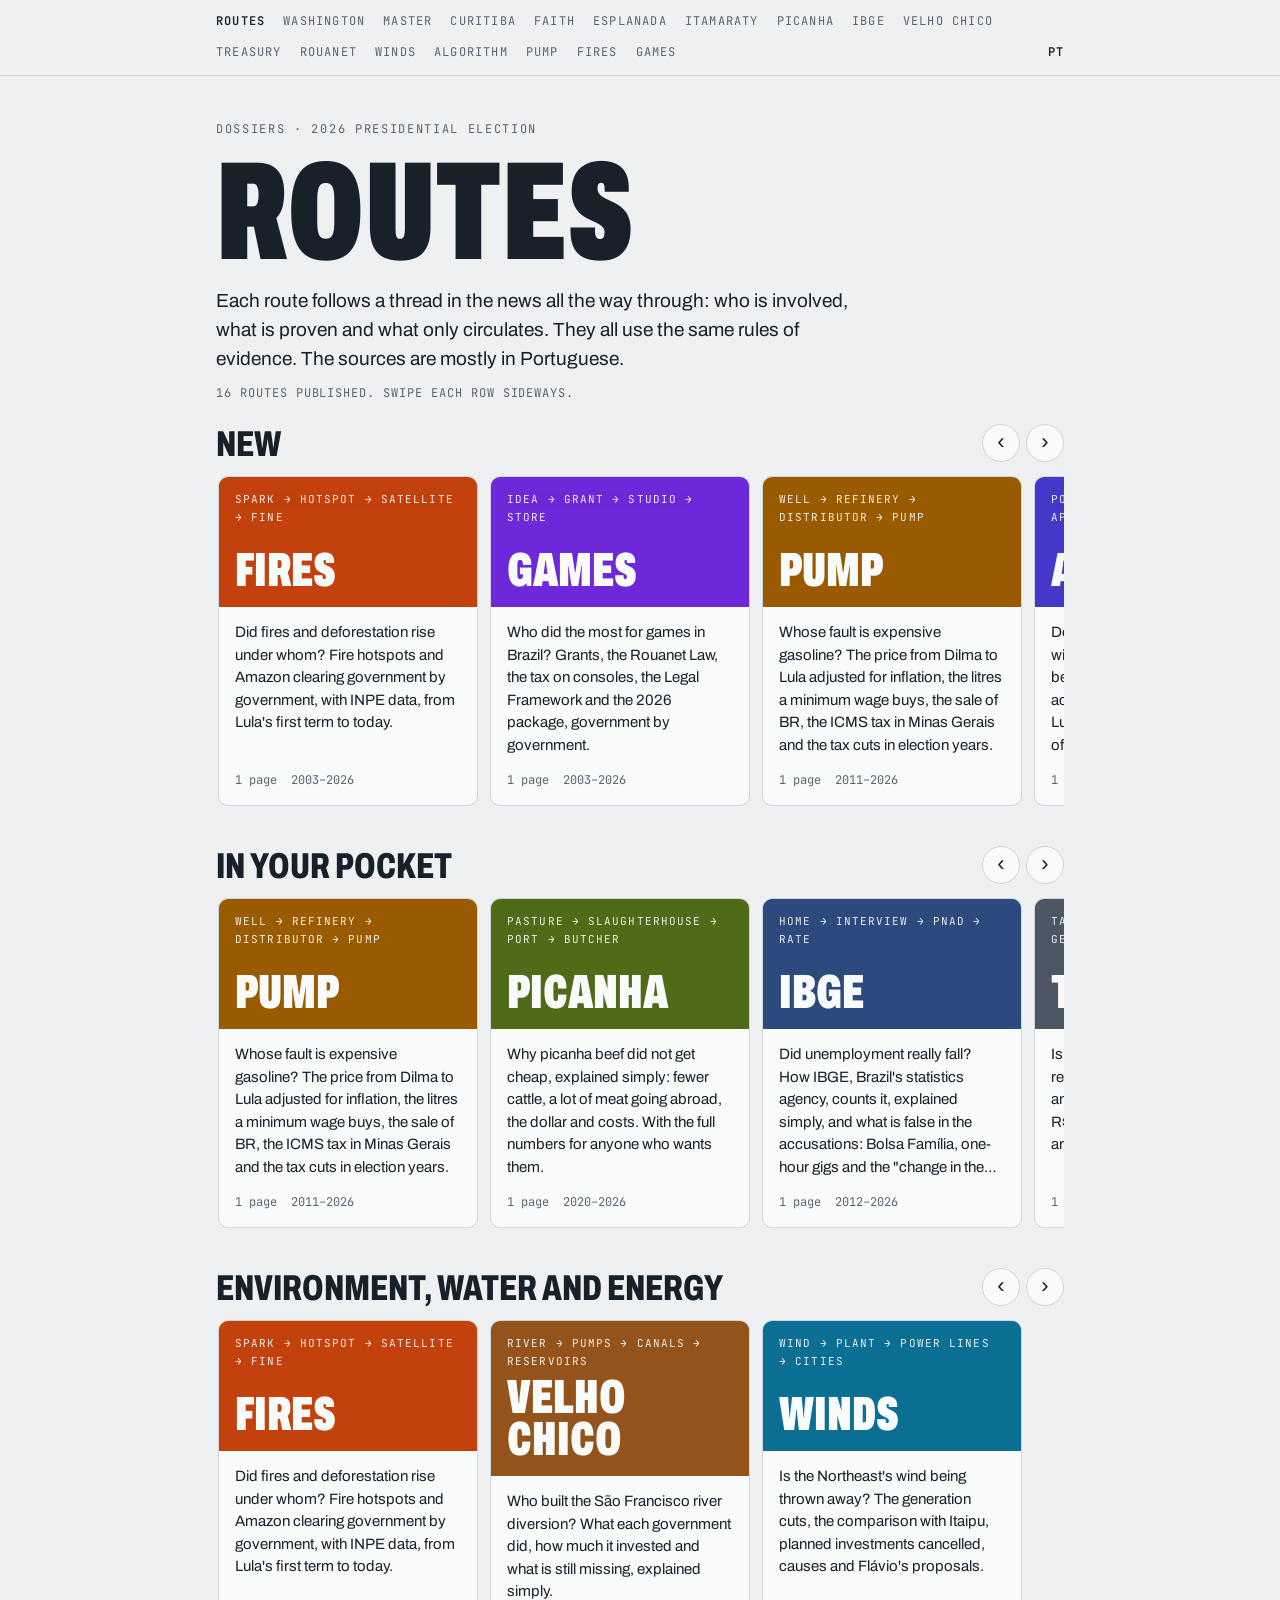
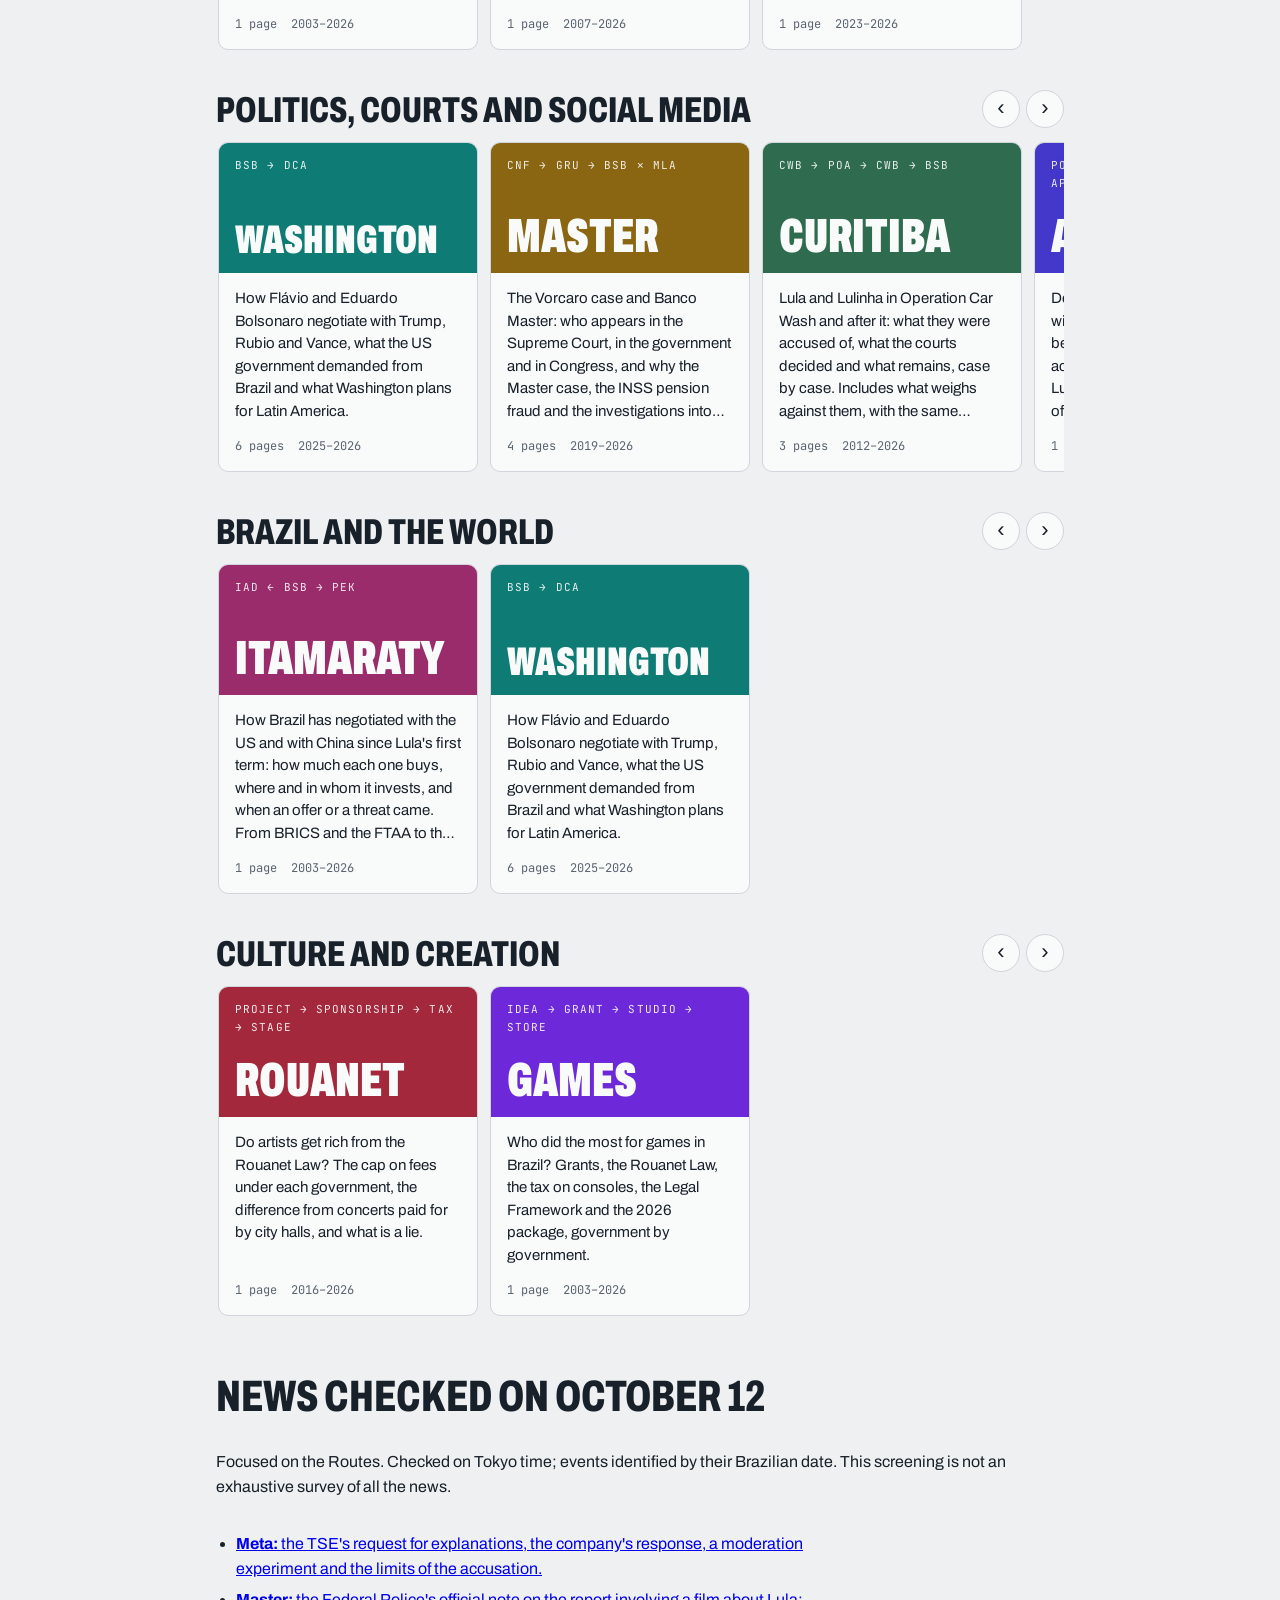
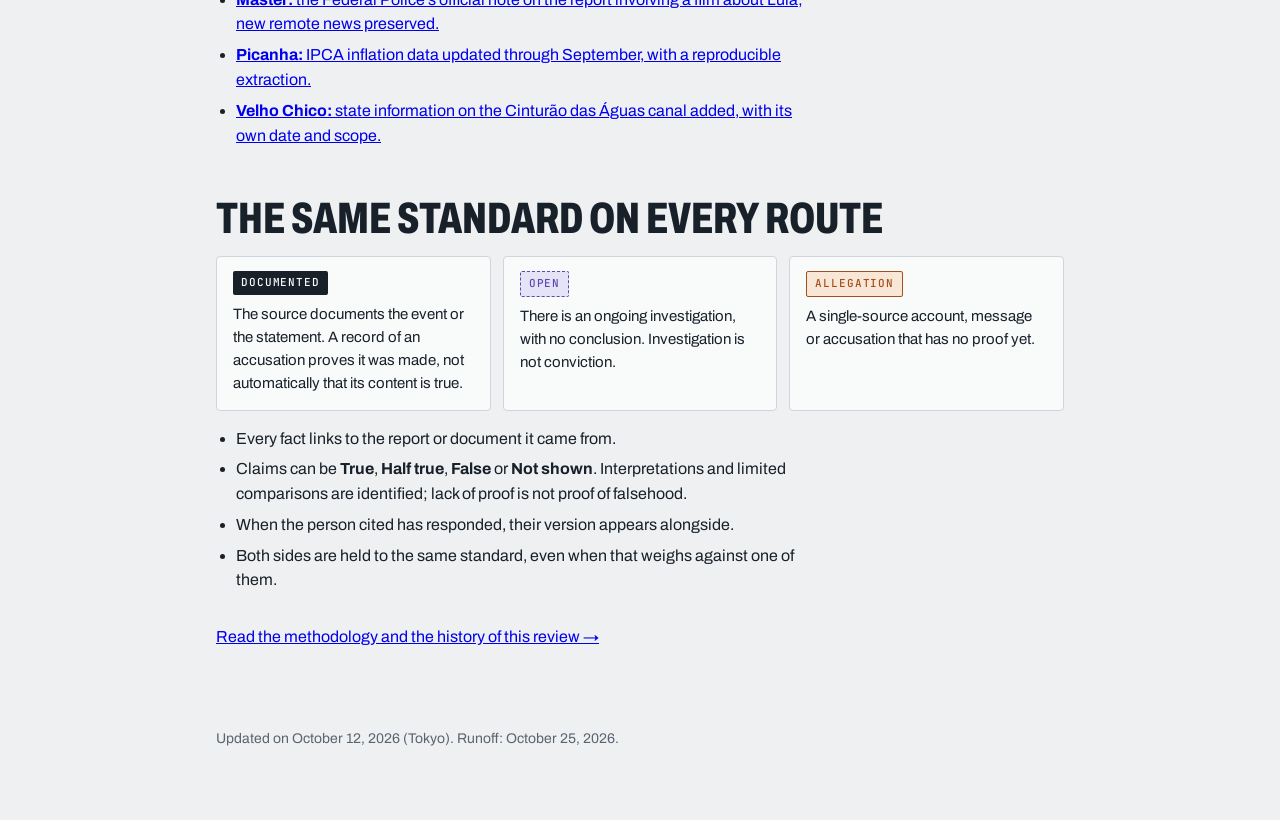
==== commit 1cc54580: "Página inicial em fileiras de cartões e novas rotas Queimadas e Games Inclui a versão em inglês.  Co" ====
--- a/en/index.html
+++ b/en/index.html
@@ -1,16 +1,16 @@
 <!doctype html>
 <html lang="en"><head><meta charset="utf-8"><meta name="viewport" content="width=device-width, initial-scale=1, viewport-fit=cover">
 <title>Routes</title>
-<meta name="description" content="Dossiers on Brazil's 2026 election, each following a route: Washington, Master, Curitiba, Faith, Esplanada, Itamaraty, Picanha, IBGE, Velho Chico, Treasury, Rouanet, Winds, Algorithm and Pump. All with sources and the same evidence labels.">
+<meta name="description" content="Dossiers on Brazil's 2026 election, each following a route: Washington, Master, Curitiba, Faith, Esplanada, Itamaraty, Picanha, IBGE, Velho Chico, Treasury, Rouanet, Winds, Algorithm, Pump, Fires and Games. All with sources and the same evidence labels.">
 <style>:root{color-scheme:light;padding-top:env(safe-area-inset-top,0px);padding-bottom:env(safe-area-inset-bottom,0px)}img{max-width:100%}[hidden]{display:none!important}</style>
 <link rel="preconnect" href="https://fonts.googleapis.com">
 <link rel="stylesheet" href="https://fonts.googleapis.com/css2?family=Archivo:wdth,wght@62..125,400..900&family=Source+Serif+4:opsz,wght@8..60,400;8..60,600&family=JetBrains+Mono:wght@400;500;600&display=swap">
 <style>
-/* Layout: a transit map of the series. One line, one station per dossier, each in the dossier's own colour; below, the shared evidence standard. */
+/* Layout: shelves of dossier cards, Netflix style. Each card in the dossier's own colour; the same dossier can sit on more than one shelf. Below, the news check and the shared evidence standard. */
 :root{
   --bg:#eef0f1; --paper:#f9fafa; --ink:#18202a; --muted:#5a6470; --line:#cfd5db;
   --accent:#18202a;
-  --r-washington:#0e7c74; --r-master:#8a6512; --r-curitiba:#2f6b4f; --r-fe:#5b3a8c; --r-esplanada:#a8431e; --r-itamaraty:#9b2c6b; --r-picanha:#4f6b17; --r-ibge:#2c4a7e; --r-velho-chico:#94531a; --r-tesouro:#4b5563; --r-rouanet:#a3283c; --r-ventos:#0b6f94; --r-algoritmo:#4338ca; --r-posto:#9a5b00;
+  --r-washington:#0e7c74; --r-master:#8a6512; --r-curitiba:#2f6b4f; --r-fe:#5b3a8c; --r-esplanada:#a8431e; --r-itamaraty:#9b2c6b; --r-picanha:#4f6b17; --r-ibge:#2c4a7e; --r-velho-chico:#94531a; --r-tesouro:#4b5563; --r-rouanet:#a3283c; --r-ventos:#0b6f94; --r-algoritmo:#4338ca; --r-posto:#9a5b00; --r-queimadas:#c2410c; --r-games:#6d28d9;
   --doc:#18202a; --alleg:#a3501a; --alleg-soft:#f8e6d7; --open:#5b4bb0; --open-soft:#e7e3f6;
   --display:"Archivo","Arial Narrow",Impact,sans-serif;
   --ui:"Archivo",system-ui,-apple-system,"Segoe UI",sans-serif;
@@ -18,37 +18,43 @@
 }
 @media (prefers-color-scheme:dark){:root:not([data-theme="light"]){
   --bg:#10151b; --paper:#171e26; --ink:#e6eaef; --muted:#9aa5b1; --line:#2a333d; --accent:#e6eaef;
-  --r-washington:#4cc3b6; --r-master:#e0b552; --r-curitiba:#6cc79a; --r-fe:#b79be6; --r-esplanada:#e98a5f; --r-itamaraty:#e58ab8; --r-picanha:#a9c95a; --r-ibge:#8fb0e6; --r-velho-chico:#e8a46a; --r-tesouro:#aab3bf; --r-rouanet:#f08f9c; --r-ventos:#5cc4e8; --r-algoritmo:#a5b4fc; --r-posto:#f0b75a;
+  --r-washington:#4cc3b6; --r-master:#e0b552; --r-curitiba:#6cc79a; --r-fe:#b79be6; --r-esplanada:#e98a5f; --r-itamaraty:#e58ab8; --r-picanha:#a9c95a; --r-ibge:#8fb0e6; --r-velho-chico:#e8a46a; --r-tesouro:#aab3bf; --r-rouanet:#f08f9c; --r-ventos:#5cc4e8; --r-algoritmo:#a5b4fc; --r-posto:#f0b75a; --r-queimadas:#fb923c; --r-games:#c4b5fd;
   --doc:#e6eaef; --alleg:#f0a066; --alleg-soft:#3a2516; --open:#ab9ff0; --open-soft:#29254a; color-scheme:dark}}
 :root[data-theme="dark"]{
   --bg:#10151b; --paper:#171e26; --ink:#e6eaef; --muted:#9aa5b1; --line:#2a333d; --accent:#e6eaef;
-  --r-washington:#4cc3b6; --r-master:#e0b552; --r-curitiba:#6cc79a; --r-fe:#b79be6; --r-esplanada:#e98a5f; --r-itamaraty:#e58ab8; --r-picanha:#a9c95a; --r-ibge:#8fb0e6; --r-velho-chico:#e8a46a; --r-tesouro:#aab3bf; --r-rouanet:#f08f9c; --r-ventos:#5cc4e8; --r-algoritmo:#a5b4fc; --r-posto:#f0b75a;
+  --r-washington:#4cc3b6; --r-master:#e0b552; --r-curitiba:#6cc79a; --r-fe:#b79be6; --r-esplanada:#e98a5f; --r-itamaraty:#e58ab8; --r-picanha:#a9c95a; --r-ibge:#8fb0e6; --r-velho-chico:#e8a46a; --r-tesouro:#aab3bf; --r-rouanet:#f08f9c; --r-ventos:#5cc4e8; --r-algoritmo:#a5b4fc; --r-posto:#f0b75a; --r-queimadas:#fb923c; --r-games:#c4b5fd;
   --doc:#e6eaef; --alleg:#f0a066; --alleg-soft:#3a2516; --open:#ab9ff0; --open-soft:#29254a; color-scheme:dark}
 *{box-sizing:border-box}
 body{margin:0;background:var(--bg);color:var(--ink);font-family:var(--ui);font-size:16px;line-height:1.55}
 .wrap{max-width:880px;margin:0 auto;padding-inline:16px}
 header{padding-block:44px 10px;display:grid;gap:16px}
 .kicker{font-family:var(--mono);font-size:12px;letter-spacing:.14em;text-transform:uppercase;color:var(--muted)}
-h1{font-family:var(--display);font-stretch:62%;font-weight:900;font-size:clamp(84px,22vw,190px);line-height:.82;margin:0;text-transform:uppercase}
+h1{font-family:var(--display);font-stretch:62%;font-weight:900;font-size:clamp(72px,17vw,140px);line-height:.82;margin:0;text-transform:uppercase}
 .lede{font-size:19px;max-width:60ch;margin:0}
 h2{font-family:var(--display);font-stretch:70%;font-weight:800;font-size:clamp(30px,6vw,44px);line-height:1;margin:0;text-transform:uppercase}
 
-/* transit line */
-.line{position:relative;display:grid;gap:0;padding-block:28px 8px}
-.line::before{content:"";position:absolute;left:23px;top:44px;bottom:44px;width:6px;border-radius:3px;background:linear-gradient(var(--r-washington),var(--r-master),var(--r-curitiba),var(--r-fe),var(--r-esplanada),var(--r-itamaraty),var(--r-picanha),var(--r-ibge),var(--r-velho-chico),var(--r-tesouro),var(--r-rouanet),var(--r-ventos),var(--r-algoritmo),var(--r-posto))}
-.stop{position:relative;display:grid;grid-template-columns:52px minmax(0,1fr);gap:18px;padding-block:14px;text-decoration:none;color:var(--ink)}
-.stop .pin{width:52px;height:52px;border-radius:50%;background:var(--paper);border:6px solid var(--c);position:relative;z-index:1;margin-top:6px;transition:transform .2s}
-.stop:hover .pin,.stop:focus-visible .pin{transform:scale(1.12)}
-.stop:focus-visible{outline:3px solid var(--c);outline-offset:4px;border-radius:4px}
-.stop .body{background:var(--paper);border:1px solid var(--line);border-left:5px solid var(--c);border-radius:4px;padding:16px 18px;display:grid;gap:6px}
-.stop .code{font-family:var(--mono);font-size:12px;letter-spacing:.12em;text-transform:uppercase;color:var(--c);font-weight:500}
-.stop strong{font-family:var(--display);font-stretch:66%;font-weight:900;font-size:clamp(40px,9vw,60px);line-height:.9;text-transform:uppercase}
-.stop p{margin:0;color:var(--muted);max-width:60ch}
-.stop .meta{font-family:var(--mono);font-size:12px;color:var(--muted);display:flex;flex-wrap:wrap;gap:4px 16px}
-.stop .go{font-family:var(--mono);font-size:13px;color:var(--c)}
-.stop.next .pin{border-style:dashed;border-color:var(--line)}
-.stop.next .body{border-left-color:var(--line);border-style:dashed}
-.stop.next strong{color:var(--muted)}
+/* shelves: rows of cards that slide sideways */
+.count{margin:0;font-family:var(--mono);font-size:12px;letter-spacing:.08em;text-transform:uppercase;color:var(--muted)}
+.shelf{padding-block:22px 4px;display:grid;gap:10px}
+.sh-head{display:flex;align-items:end;justify-content:space-between;gap:12px}
+.shelf h2{font-size:clamp(26px,5vw,36px)}
+.arrows{display:flex;gap:6px}
+.ar{width:38px;height:38px;border-radius:50%;border:1px solid var(--line);background:var(--paper);color:var(--ink);font-size:22px;line-height:1;cursor:pointer;display:grid;place-items:center;padding:0 0 3px}
+.ar:hover{border-color:var(--ink)}
+.ar:focus-visible{outline:3px solid var(--ink);outline-offset:2px}
+.row{display:grid;grid-auto-flow:column;grid-auto-columns:min(78%,260px);gap:12px;overflow-x:auto;scroll-snap-type:x mandatory;scroll-padding-inline:2px;padding:4px 2px 14px;scrollbar-width:thin;overscroll-behavior-x:contain}
+.card{scroll-snap-align:start;display:grid;grid-template-rows:auto 1fr;background:var(--paper);border:1px solid var(--line);border-radius:10px;overflow:hidden;text-decoration:none;color:var(--ink);min-height:330px;transition:transform .18s,box-shadow .18s}
+.card:hover,.card:focus-visible{transform:translateY(-4px);box-shadow:0 10px 22px rgba(0,0,0,.14)}
+.card:focus-visible{outline:3px solid var(--c);outline-offset:2px}
+.card .band{background:var(--c);color:var(--paper);padding:14px 16px 16px;display:grid;gap:6px;min-height:130px;align-content:space-between}
+.card .code{font-family:var(--mono);font-size:11px;letter-spacing:.1em;text-transform:uppercase;opacity:.92}
+.card strong{font-family:var(--display);font-stretch:62%;font-weight:900;font-size:48px;line-height:.88;text-transform:uppercase;overflow-wrap:anywhere}
+.card .txt{padding:14px 16px 16px;display:grid;gap:10px;align-content:space-between}
+.card p{margin:0;font-size:15px;line-height:1.5;color:var(--ink);display:-webkit-box;-webkit-line-clamp:6;-webkit-box-orient:vertical;overflow:hidden}
+.card .meta{font-family:var(--mono);font-size:12px;color:var(--muted);display:flex;flex-wrap:wrap;gap:4px 14px}
+@media (max-width:640px){.arrows{display:none}}
+.card strong.long{font-size:40px}
+@media (prefers-reduced-motion:reduce){.card{transition:none}.card:hover{transform:none}}
 
 /* shared standard */
 .std{padding-block:40px 8px;display:grid;gap:16px}
@@ -61,10 +67,9 @@
 .ev.alleg{background:var(--alleg-soft);color:var(--alleg);border:1px solid var(--alleg)}
 .rules{margin:0;padding-left:20px;display:grid;gap:6px;max-width:66ch}
 footer{padding-block:40px 56px;color:var(--muted);font-size:14px}
-@media (prefers-reduced-motion:reduce){.stop .pin{transition:none}}
 </style>
 </head><body>
-<style>/* barra comum das Rotas */.rotas-bar .rb-lang{margin-left:auto;color:var(--accent);font-weight:600}.rotas-bar{border-bottom:1px solid var(--line);background:var(--bg);font-family:var(--mono);font-size:12px;letter-spacing:.1em;text-transform:uppercase}.rotas-bar>div{max-width:880px;margin:0 auto;padding:10px 16px;display:flex;flex-wrap:wrap;align-items:center;gap:6px 18px}.rotas-bar a{color:var(--muted);text-decoration:none;padding-block:2px;border-bottom:2px solid transparent}.rotas-bar a:hover{color:var(--ink)}.rotas-bar a[aria-current]{color:var(--ink);border-bottom-color:var(--accent)}.rotas-bar .rb-home{color:var(--accent);font-weight:600}.rotas-bar a:focus-visible{outline:3px solid var(--accent);outline-offset:2px}</style><nav class="rotas-bar" aria-label="Routes"><div><a class="rb-home" href="https://fcarvalhodev.github.io/rotas/en/">Routes</a><a href="https://fcarvalhodev.github.io/rota-washington/en/">Washington</a><a href="https://fcarvalhodev.github.io/rota-master/en/">Master</a><a href="https://fcarvalhodev.github.io/rota-curitiba/en/">Curitiba</a><a href="https://fcarvalhodev.github.io/rota-da-fe/en/">Faith</a><a href="https://fcarvalhodev.github.io/rota-esplanada/en/">Esplanada</a><a href="https://fcarvalhodev.github.io/rota-itamaraty/en/">Itamaraty</a><a href="https://fcarvalhodev.github.io/rota-da-picanha/en/">Picanha</a><a href="https://fcarvalhodev.github.io/rota-do-ibge/en/">IBGE</a><a href="https://fcarvalhodev.github.io/rota-velho-chico/en/">Velho Chico</a><a href="https://fcarvalhodev.github.io/rota-do-tesouro/en/">Treasury</a><a href="https://fcarvalhodev.github.io/rota-rouanet/en/">Rouanet</a><a href="https://fcarvalhodev.github.io/rota-dos-ventos/en/">Winds</a><a href="https://fcarvalhodev.github.io/rota-do-algoritmo/en/">Algorithm</a><a href="https://fcarvalhodev.github.io/rota-do-posto/en/">Pump</a><a class="rb-lang" href="../" hreflang="pt-BR" lang="pt-BR">PT</a></div></nav>
+<style>/* barra comum das Rotas */.rotas-bar .rb-lang{margin-left:auto;color:var(--accent);font-weight:600}.rotas-bar{border-bottom:1px solid var(--line);background:var(--bg);font-family:var(--mono);font-size:12px;letter-spacing:.1em;text-transform:uppercase}.rotas-bar>div{max-width:880px;margin:0 auto;padding:10px 16px;display:flex;flex-wrap:wrap;align-items:center;gap:6px 18px}.rotas-bar a{color:var(--muted);text-decoration:none;padding-block:2px;border-bottom:2px solid transparent}.rotas-bar a:hover{color:var(--ink)}.rotas-bar a[aria-current]{color:var(--ink);border-bottom-color:var(--accent)}.rotas-bar .rb-home{color:var(--accent);font-weight:600}.rotas-bar a:focus-visible{outline:3px solid var(--accent);outline-offset:2px}</style><nav class="rotas-bar" aria-label="Routes"><div><a class="rb-home" href="https://fcarvalhodev.github.io/rotas/en/">Routes</a><a href="https://fcarvalhodev.github.io/rota-washington/en/">Washington</a><a href="https://fcarvalhodev.github.io/rota-master/en/">Master</a><a href="https://fcarvalhodev.github.io/rota-curitiba/en/">Curitiba</a><a href="https://fcarvalhodev.github.io/rota-da-fe/en/">Faith</a><a href="https://fcarvalhodev.github.io/rota-esplanada/en/">Esplanada</a><a href="https://fcarvalhodev.github.io/rota-itamaraty/en/">Itamaraty</a><a href="https://fcarvalhodev.github.io/rota-da-picanha/en/">Picanha</a><a href="https://fcarvalhodev.github.io/rota-do-ibge/en/">IBGE</a><a href="https://fcarvalhodev.github.io/rota-velho-chico/en/">Velho Chico</a><a href="https://fcarvalhodev.github.io/rota-do-tesouro/en/">Treasury</a><a href="https://fcarvalhodev.github.io/rota-rouanet/en/">Rouanet</a><a href="https://fcarvalhodev.github.io/rota-dos-ventos/en/">Winds</a><a href="https://fcarvalhodev.github.io/rota-do-algoritmo/en/">Algorithm</a><a href="https://fcarvalhodev.github.io/rota-do-posto/en/">Pump</a><a href="https://fcarvalhodev.github.io/rota-das-queimadas/en/">Fires</a><a href="https://fcarvalhodev.github.io/rota-dos-games/en/">Games</a><a class="rb-lang" href="../" hreflang="pt-BR" lang="pt-BR">PT</a></div></nav>
 
 
 <header class="wrap">
@@ -74,44 +79,43 @@
 </header>
 
 <main class="wrap">
-  <nav class="line" aria-label="Published routes">
-    <a class="stop" style="--c:var(--r-washington)" href="https://fcarvalhodev.github.io/rota-washington/en/">
-      <span class="pin" aria-hidden="true"></span>
-      <span class="body"><span class="code">BSB → DCA</span><strong>Washington</strong>
-        <p>How Flávio and Eduardo Bolsonaro negotiate with Trump, Rubio and Vance, what the US government demanded from Brazil and what Washington plans for Latin America.</p>
-        <span class="meta"><span>6 pages</span><span>2025–2026</span></span><span class="go">Open route →</span></span> </a> <a class="stop" style="--c:var(--r-master)" href="https://fcarvalhodev.github.io/rota-master/en/"> <span class="pin" aria-hidden="true"></span> <span class="body"><span class="code">CNF → GRU → BSB ✕ MLA</span><strong>Master</strong>
-        <p>The Vorcaro case and Banco Master: who appears in the Supreme Court, in the government and in Congress, and why the Master case, the INSS pension fraud and the investigations into Lulinha are three different things.</p>
-        <span class="meta"><span>4 pages</span><span>2019–2026</span></span><span class="go">Open route →</span></span> </a> <a class="stop" style="--c:var(--r-curitiba)" href="https://fcarvalhodev.github.io/rota-curitiba/en/"> <span class="pin" aria-hidden="true"></span> <span class="body"><span class="code">CWB → POA → CWB → BSB</span><strong>Curitiba</strong>
-        <p>Lula and Lulinha in Operation Car Wash and after it: what they were accused of, what the courts decided and what remains, case by case. Includes what weighs against them, with the same standard.</p>
-        <span class="meta"><span>3 pages</span><span>2012–2026</span></span><span class="go">Open route →</span></span> </a> <a class="stop" style="--c:var(--r-fe)" href="https://fcarvalhodev.github.io/rota-da-fe/en/"> <span class="pin" aria-hidden="true"></span> <span class="body"><span class="code">FCO → MDE → DCA → BSB → CNF</span><strong>Faith</strong>
-        <p>How religion enters Brazilian politics, on both sides, and where the law draws the line: from Liberation Theology to the evangelical caucus and the Lagoinha church.</p>
-        <span class="meta"><span>1 page</span><span>1962–2026</span></span><span class="go">Open route →</span></span> </a> <a class="stop" style="--c:var(--r-esplanada)" href="https://fcarvalhodev.github.io/rota-esplanada/en/"> <span class="pin" aria-hidden="true"></span> <span class="body"><span class="code">1988 → 2003 → 2026</span><strong>Esplanada</strong>
-        <p>Federal programs and benefits since the return to democracy: who created them, who expanded them and who only renamed them. Bolsa Família, SUS, FIES, Pix, Emergency Aid and more, with the same standard for every government.</p>
-        <span class="meta"><span>1 page</span><span>1985–2026</span></span><span class="go">Open route →</span></span> </a> <a class="stop" style="--c:var(--r-itamaraty)" href="https://fcarvalhodev.github.io/rota-itamaraty/en/"> <span class="pin" aria-hidden="true"></span> <span class="body"><span class="code">IAD ← BSB → PEK</span><strong>Itamaraty</strong>
-        <p>How Brazil has negotiated with the US and with China since Lula's first term: how much each one buys, where and in whom it invests, and when an offer or a threat came. From BRICS and the FTAA to the 2025 and 2026 tariffs.</p>
-        <span class="meta"><span>1 page</span><span>2003–2026</span></span><span class="go">Open route →</span></span> </a> <a class="stop" style="--c:var(--r-picanha)" href="https://fcarvalhodev.github.io/rota-da-picanha/en/"> <span class="pin" aria-hidden="true"></span> <span class="body"><span class="code">Pasture → slaughterhouse → port → butcher</span><strong>Picanha</strong>
-        <p>Why picanha beef did not get cheap, explained simply: fewer cattle, a lot of meat going abroad, the dollar and costs. With the full numbers for anyone who wants them.</p>
-        <span class="meta"><span>1 page</span><span>2020–2026</span></span><span class="go">Open route →</span></span> </a> <a class="stop" style="--c:var(--r-ibge)" href="https://fcarvalhodev.github.io/rota-do-ibge/en/"> <span class="pin" aria-hidden="true"></span> <span class="body"><span class="code">Home → interview → PNAD → rate</span><strong>IBGE</strong>
-        <p>Did unemployment really fall? How IBGE, Brazil's statistics agency, counts it, explained simply, and what is false in the accusations: Bolsa Família, one-hour gigs and the "change in the formula".</p>
-        <span class="meta"><span>1 page</span><span>2012–2026</span></span><span class="go">Open route →</span></span> </a> <a class="stop" style="--c:var(--r-velho-chico)" href="https://fcarvalhodev.github.io/rota-velho-chico/en/"> <span class="pin" aria-hidden="true"></span> <span class="body"><span class="code">River → pumps → canals → reservoirs</span><strong>Velho Chico</strong>
-        <p>Who built the São Francisco river diversion? What each government did, how much it invested and what is still missing, explained simply.</p>
-        <span class="meta"><span>1 page</span><span>2007–2026</span></span><span class="go">Open route →</span></span> </a> <a class="stop" style="--c:var(--r-tesouro)" href="https://fcarvalhodev.github.io/rota-do-tesouro/en/"> <span class="pin" aria-hidden="true"></span> <span class="body"><span class="code">Tax → bond → interest → who gets paid</span><strong>Treasury</strong>
-        <p>Is Brazil's debt a danger? Owing in reais or in dollars, with Argentina and the US as examples, the R$1.18 trillion in interest, who pays and who gets paid.</p>
-        <span class="meta"><span>1 page</span><span>2013–2026</span></span><span class="go">Open route →</span></span> </a> <a class="stop" style="--c:var(--r-rouanet)" href="https://fcarvalhodev.github.io/rota-rouanet/en/"> <span class="pin" aria-hidden="true"></span> <span class="body"><span class="code">Project → sponsorship → tax → stage</span><strong>Rouanet</strong>
-        <p>Do artists get rich from the Rouanet Law? The cap on fees under each government, the difference from concerts paid for by city halls, and what is a lie.</p>
-        <span class="meta"><span>1 page</span><span>2016–2026</span></span><span class="go">Open route →</span></span> </a> <a class="stop" style="--c:var(--r-ventos)" href="https://fcarvalhodev.github.io/rota-dos-ventos/en/"> <span class="pin" aria-hidden="true"></span> <span class="body"><span class="code">Wind → plant → power lines → cities</span><strong>Winds</strong>
-        <p>Is the Northeast's wind being thrown away? The generation cuts, the comparison with Itaipu, planned investments cancelled, causes and Flávio's proposals.</p>
-        <span class="meta"><span>1 page</span><span>2023–2026</span></span><span class="go">Open route →</span></span> </a> <a class="stop" style="--c:var(--r-algoritmo)" href="https://fcarvalhodev.github.io/rota-do-algoritmo/en/"> <span class="pin" aria-hidden="true"></span> <span class="body"><span class="code">Post → rule → block → appeal</span><strong>Algorithm</strong>
-        <p>Does Meta take down more left-wing accounts? The comparison between the two sides: banned accounts, the 1,121 reports from Lula supporters, Nikolas Ferreira's off-the-charts engagement and the data the TSE asked for.</p>
-        <span class="meta"><span>1 page</span><span>2020–2026</span></span><span class="go">Open route →</span></span> </a> <a class="stop" style="--c:var(--r-posto)" href="https://fcarvalhodev.github.io/rota-do-posto/en/"> <span class="pin" aria-hidden="true"></span> <span class="body"><span class="code">Well → refinery → distributor → pump</span><strong>Pump</strong>
-        <p>Whose fault is expensive gasoline? The price from Dilma to Lula adjusted for inflation, the litres a minimum wage buys, the sale of BR, the ICMS tax in Minas Gerais and the tax cuts in election years.</p>
-        <span class="meta"><span>1 page</span><span>2011–2026</span></span><span class="go">Open route →</span></span>
-    </a>
-    <div class="stop next" aria-label="Next route in preparation">
-      <span class="pin" aria-hidden="true"></span>
-      <span class="body"><span class="code">In preparation</span><strong>Next route</strong><p>New dossiers join this line with the same standard.</p></span>
+  <p class="count">16 routes published. Swipe each row sideways.</p>
+  <section class="shelf" aria-labelledby="sh-novas">
+    <div class="sh-head"><h2 id="sh-novas">New</h2><span class="arrows"><button type="button" class="ar" data-d="-1" aria-label="Back">‹</button><button type="button" class="ar" data-d="1" aria-label="Forward">›</button></span></div>
+    <div class="row" role="list">
+      <a class="card" style="--c:var(--r-queimadas)" href="https://fcarvalhodev.github.io/rota-das-queimadas/en/"><span class="band"><span class="code">Spark → hotspot → satellite → fine</span><strong>Fires</strong></span><span class="txt"><p>Did fires and deforestation rise under whom? Fire hotspots and Amazon clearing government by government, with INPE data, from Lula's first term to today.</p><span class="meta"><span>1 page</span><span>2003–2026</span></span></span></a> <a class="card" style="--c:var(--r-games)" href="https://fcarvalhodev.github.io/rota-dos-games/en/"><span class="band"><span class="code">Idea → grant → studio → store</span><strong>Games</strong></span><span class="txt"><p>Who did the most for games in Brazil? Grants, the Rouanet Law, the tax on consoles, the Legal Framework and the 2026 package, government by government.</p><span class="meta"><span>1 page</span><span>2003–2026</span></span></span></a> <a class="card" style="--c:var(--r-posto)" href="https://fcarvalhodev.github.io/rota-do-posto/en/"><span class="band"><span class="code">Well → refinery → distributor → pump</span><strong>Pump</strong></span><span class="txt"><p>Whose fault is expensive gasoline? The price from Dilma to Lula adjusted for inflation, the litres a minimum wage buys, the sale of BR, the ICMS tax in Minas Gerais and the tax cuts in election years.</p><span class="meta"><span>1 page</span><span>2011–2026</span></span></span></a> <a class="card" style="--c:var(--r-algoritmo)" href="https://fcarvalhodev.github.io/rota-do-algoritmo/en/"><span class="band"><span class="code">Post → rule → block → appeal</span><strong>Algorithm</strong></span><span class="txt"><p>Does Meta take down more left-wing accounts? The comparison between the two sides: banned accounts, the 1,121 reports from Lula supporters, Nikolas Ferreira's off-the-charts engagement and the data the TSE asked for.</p><span class="meta"><span>1 page</span><span>2020–2026</span></span></span></a>
     </div>
-  </nav>
+  </section>
+  <section class="shelf" aria-labelledby="sh-bolso">
+    <div class="sh-head"><h2 id="sh-bolso">In your pocket</h2><span class="arrows"><button type="button" class="ar" data-d="-1" aria-label="Back">‹</button><button type="button" class="ar" data-d="1" aria-label="Forward">›</button></span></div>
+    <div class="row" role="list">
+      <a class="card" style="--c:var(--r-posto)" href="https://fcarvalhodev.github.io/rota-do-posto/en/"><span class="band"><span class="code">Well → refinery → distributor → pump</span><strong>Pump</strong></span><span class="txt"><p>Whose fault is expensive gasoline? The price from Dilma to Lula adjusted for inflation, the litres a minimum wage buys, the sale of BR, the ICMS tax in Minas Gerais and the tax cuts in election years.</p><span class="meta"><span>1 page</span><span>2011–2026</span></span></span></a> <a class="card" style="--c:var(--r-picanha)" href="https://fcarvalhodev.github.io/rota-da-picanha/en/"><span class="band"><span class="code">Pasture → slaughterhouse → port → butcher</span><strong>Picanha</strong></span><span class="txt"><p>Why picanha beef did not get cheap, explained simply: fewer cattle, a lot of meat going abroad, the dollar and costs. With the full numbers for anyone who wants them.</p><span class="meta"><span>1 page</span><span>2020–2026</span></span></span></a> <a class="card" style="--c:var(--r-ibge)" href="https://fcarvalhodev.github.io/rota-do-ibge/en/"><span class="band"><span class="code">Home → interview → PNAD → rate</span><strong>IBGE</strong></span><span class="txt"><p>Did unemployment really fall? How IBGE, Brazil's statistics agency, counts it, explained simply, and what is false in the accusations: Bolsa Família, one-hour gigs and the "change in the formula".</p><span class="meta"><span>1 page</span><span>2012–2026</span></span></span></a> <a class="card" style="--c:var(--r-tesouro)" href="https://fcarvalhodev.github.io/rota-do-tesouro/en/"><span class="band"><span class="code">Tax → bond → interest → who gets paid</span><strong>Treasury</strong></span><span class="txt"><p>Is Brazil's debt a danger? Owing in reais or in dollars, with Argentina and the US as examples, the R$1.18 trillion in interest, who pays and who gets paid.</p><span class="meta"><span>1 page</span><span>2013–2026</span></span></span></a> <a class="card" style="--c:var(--r-esplanada)" href="https://fcarvalhodev.github.io/rota-esplanada/en/"><span class="band"><span class="code">1988 → 2003 → 2026</span><strong>Esplanada</strong></span><span class="txt"><p>Federal programs and benefits since the return to democracy: who created them, who expanded them and who only renamed them. Bolsa Família, SUS, FIES, Pix, Emergency Aid and more, with the same standard for every government.</p><span class="meta"><span>1 page</span><span>1985–2026</span></span></span></a>
+    </div>
+  </section>
+  <section class="shelf" aria-labelledby="sh-ambiente">
+    <div class="sh-head"><h2 id="sh-ambiente">Environment, water and energy</h2><span class="arrows"><button type="button" class="ar" data-d="-1" aria-label="Back">‹</button><button type="button" class="ar" data-d="1" aria-label="Forward">›</button></span></div>
+    <div class="row" role="list">
+      <a class="card" style="--c:var(--r-queimadas)" href="https://fcarvalhodev.github.io/rota-das-queimadas/en/"><span class="band"><span class="code">Spark → hotspot → satellite → fine</span><strong>Fires</strong></span><span class="txt"><p>Did fires and deforestation rise under whom? Fire hotspots and Amazon clearing government by government, with INPE data, from Lula's first term to today.</p><span class="meta"><span>1 page</span><span>2003–2026</span></span></span></a> <a class="card" style="--c:var(--r-velho-chico)" href="https://fcarvalhodev.github.io/rota-velho-chico/en/"><span class="band"><span class="code">River → pumps → canals → reservoirs</span><strong>Velho Chico</strong></span><span class="txt"><p>Who built the São Francisco river diversion? What each government did, how much it invested and what is still missing, explained simply.</p><span class="meta"><span>1 page</span><span>2007–2026</span></span></span></a> <a class="card" style="--c:var(--r-ventos)" href="https://fcarvalhodev.github.io/rota-dos-ventos/en/"><span class="band"><span class="code">Wind → plant → power lines → cities</span><strong>Winds</strong></span><span class="txt"><p>Is the Northeast's wind being thrown away? The generation cuts, the comparison with Itaipu, planned investments cancelled, causes and Flávio's proposals.</p><span class="meta"><span>1 page</span><span>2023–2026</span></span></span></a>
+    </div>
+  </section>
+  <section class="shelf" aria-labelledby="sh-politica">
+    <div class="sh-head"><h2 id="sh-politica">Politics, courts and social media</h2><span class="arrows"><button type="button" class="ar" data-d="-1" aria-label="Back">‹</button><button type="button" class="ar" data-d="1" aria-label="Forward">›</button></span></div>
+    <div class="row" role="list">
+      <a class="card" style="--c:var(--r-washington)" href="https://fcarvalhodev.github.io/rota-washington/en/"><span class="band"><span class="code">BSB → DCA</span><strong class="long">Washington</strong></span><span class="txt"><p>How Flávio and Eduardo Bolsonaro negotiate with Trump, Rubio and Vance, what the US government demanded from Brazil and what Washington plans for Latin America.</p><span class="meta"><span>6 pages</span><span>2025–2026</span></span></span></a> <a class="card" style="--c:var(--r-master)" href="https://fcarvalhodev.github.io/rota-master/en/"><span class="band"><span class="code">CNF → GRU → BSB ✕ MLA</span><strong>Master</strong></span><span class="txt"><p>The Vorcaro case and Banco Master: who appears in the Supreme Court, in the government and in Congress, and why the Master case, the INSS pension fraud and the investigations into Lulinha are three different things.</p><span class="meta"><span>4 pages</span><span>2019–2026</span></span></span></a> <a class="card" style="--c:var(--r-curitiba)" href="https://fcarvalhodev.github.io/rota-curitiba/en/"><span class="band"><span class="code">CWB → POA → CWB → BSB</span><strong>Curitiba</strong></span><span class="txt"><p>Lula and Lulinha in Operation Car Wash and after it: what they were accused of, what the courts decided and what remains, case by case. Includes what weighs against them, with the same standard.</p><span class="meta"><span>3 pages</span><span>2012–2026</span></span></span></a> <a class="card" style="--c:var(--r-algoritmo)" href="https://fcarvalhodev.github.io/rota-do-algoritmo/en/"><span class="band"><span class="code">Post → rule → block → appeal</span><strong>Algorithm</strong></span><span class="txt"><p>Does Meta take down more left-wing accounts? The comparison between the two sides: banned accounts, the 1,121 reports from Lula supporters, Nikolas Ferreira's off-the-charts engagement and the data the TSE asked for.</p><span class="meta"><span>1 page</span><span>2020–2026</span></span></span></a> <a class="card" style="--c:var(--r-fe)" href="https://fcarvalhodev.github.io/rota-da-fe/en/"><span class="band"><span class="code">FCO → MDE → DCA → BSB → CNF</span><strong>Faith</strong></span><span class="txt"><p>How religion enters Brazilian politics, on both sides, and where the law draws the line: from Liberation Theology to the evangelical caucus and the Lagoinha church.</p><span class="meta"><span>1 page</span><span>1962–2026</span></span></span></a>
+    </div>
+  </section>
+  <section class="shelf" aria-labelledby="sh-mundo">
+    <div class="sh-head"><h2 id="sh-mundo">Brazil and the world</h2><span class="arrows"><button type="button" class="ar" data-d="-1" aria-label="Back">‹</button><button type="button" class="ar" data-d="1" aria-label="Forward">›</button></span></div>
+    <div class="row" role="list">
+      <a class="card" style="--c:var(--r-itamaraty)" href="https://fcarvalhodev.github.io/rota-itamaraty/en/"><span class="band"><span class="code">IAD ← BSB → PEK</span><strong>Itamaraty</strong></span><span class="txt"><p>How Brazil has negotiated with the US and with China since Lula's first term: how much each one buys, where and in whom it invests, and when an offer or a threat came. From BRICS and the FTAA to the 2025 and 2026 tariffs.</p><span class="meta"><span>1 page</span><span>2003–2026</span></span></span></a> <a class="card" style="--c:var(--r-washington)" href="https://fcarvalhodev.github.io/rota-washington/en/"><span class="band"><span class="code">BSB → DCA</span><strong class="long">Washington</strong></span><span class="txt"><p>How Flávio and Eduardo Bolsonaro negotiate with Trump, Rubio and Vance, what the US government demanded from Brazil and what Washington plans for Latin America.</p><span class="meta"><span>6 pages</span><span>2025–2026</span></span></span></a>
+    </div>
+  </section>
+  <section class="shelf" aria-labelledby="sh-cultura">
+    <div class="sh-head"><h2 id="sh-cultura">Culture and creation</h2><span class="arrows"><button type="button" class="ar" data-d="-1" aria-label="Back">‹</button><button type="button" class="ar" data-d="1" aria-label="Forward">›</button></span></div>
+    <div class="row" role="list">
+      <a class="card" style="--c:var(--r-rouanet)" href="https://fcarvalhodev.github.io/rota-rouanet/en/"><span class="band"><span class="code">Project → sponsorship → tax → stage</span><strong>Rouanet</strong></span><span class="txt"><p>Do artists get rich from the Rouanet Law? The cap on fees under each government, the difference from concerts paid for by city halls, and what is a lie.</p><span class="meta"><span>1 page</span><span>2016–2026</span></span></span></a> <a class="card" style="--c:var(--r-games)" href="https://fcarvalhodev.github.io/rota-dos-games/en/"><span class="band"><span class="code">Idea → grant → studio → store</span><strong>Games</strong></span><span class="txt"><p>Who did the most for games in Brazil? Grants, the Rouanet Law, the tax on consoles, the Legal Framework and the 2026 package, government by government.</p><span class="meta"><span>1 page</span><span>2003–2026</span></span></span></a>
+    </div>
+  </section>
 
 <section class="std" aria-labelledby="h-noticias-outubro"><h2 id="h-noticias-outubro">News checked on October 12</h2>
 <p>Focused on the Routes. Checked on Tokyo time; events identified by their Brazilian date. This screening is not an exhaustive survey of all the news.</p>
@@ -138,4 +142,7 @@
 
   <footer><p>Updated on October 12, 2026 (Tokyo). Runoff: October 25, 2026.</p></footer>
 </main>
+<script>
+document.querySelectorAll('.shelf').forEach(sh=>{const row=sh.querySelector('.row');sh.querySelectorAll('.ar').forEach(b=>b.addEventListener('click',()=>{row.scrollBy({left:(+b.dataset.d)*row.clientWidth*.9,behavior:matchMedia('(prefers-reduced-motion: reduce)').matches?'auto':'smooth'})}))});
+</script>
 </body></html>
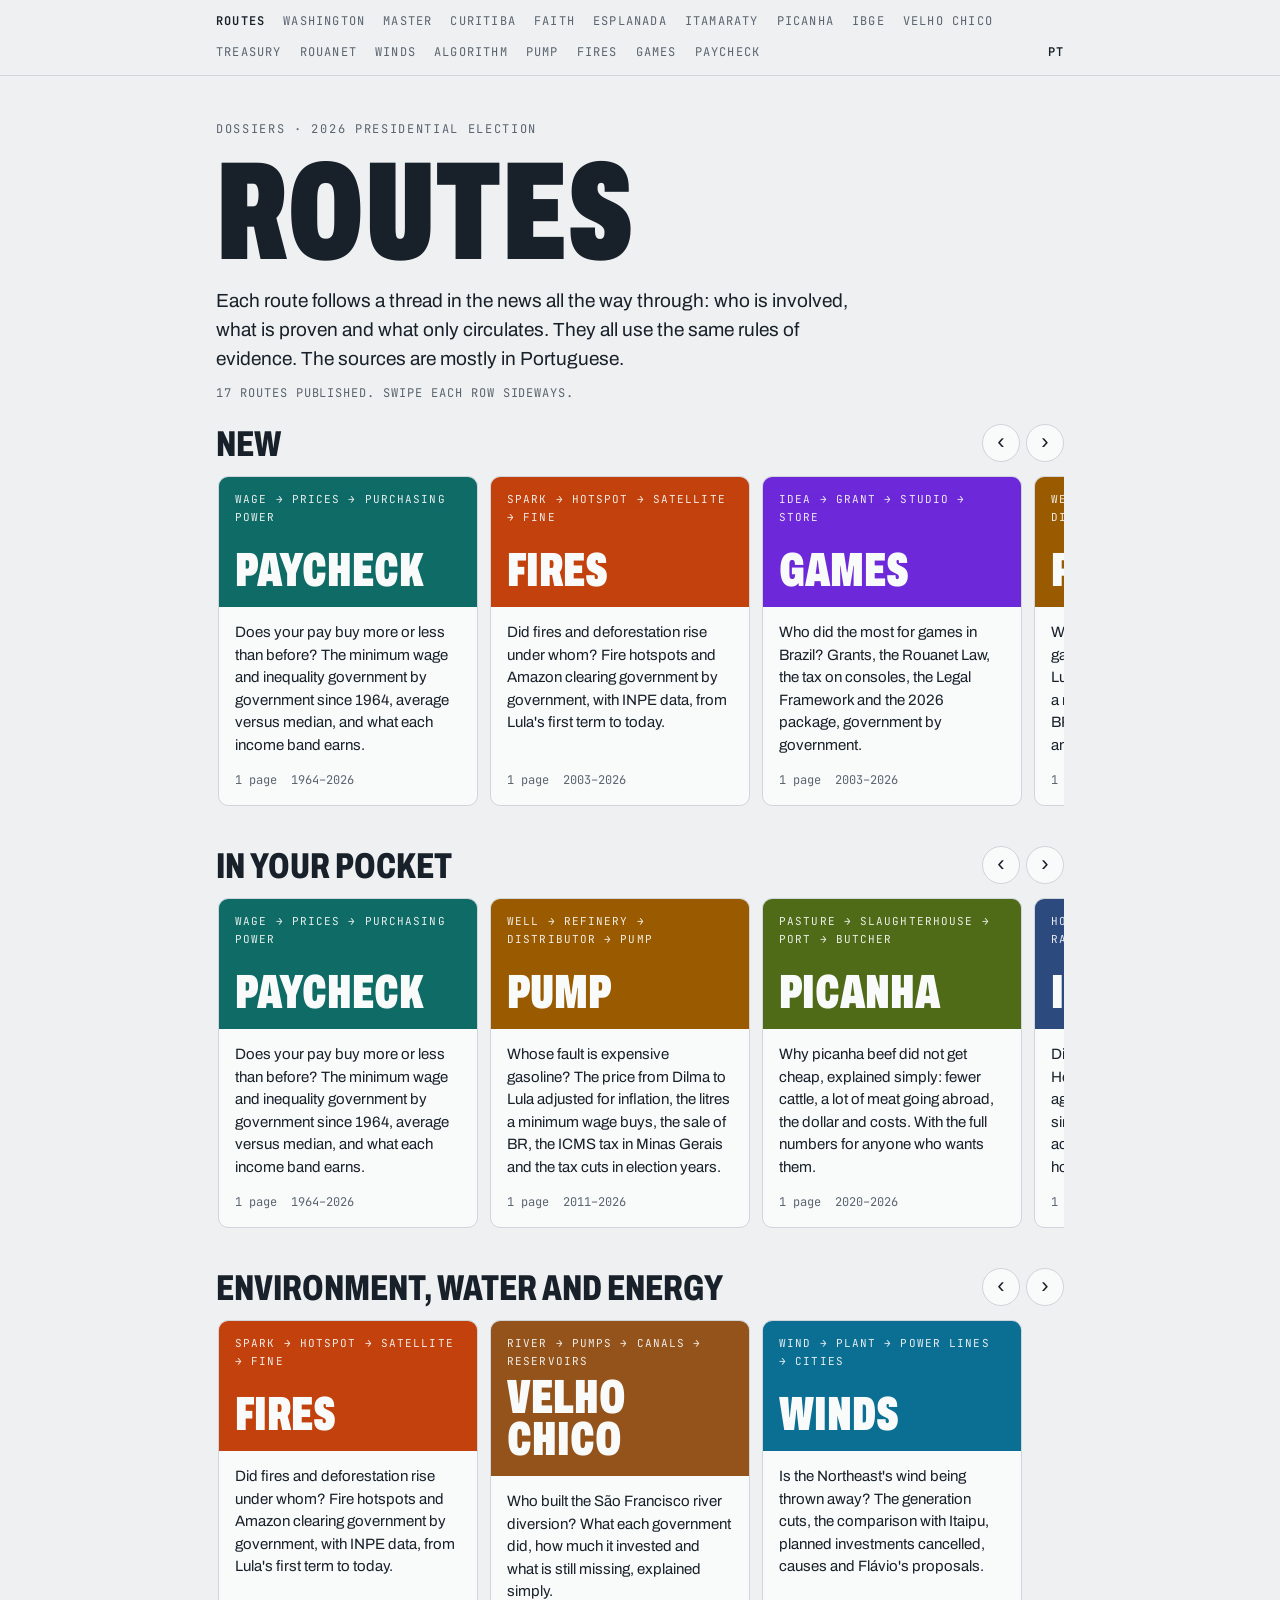
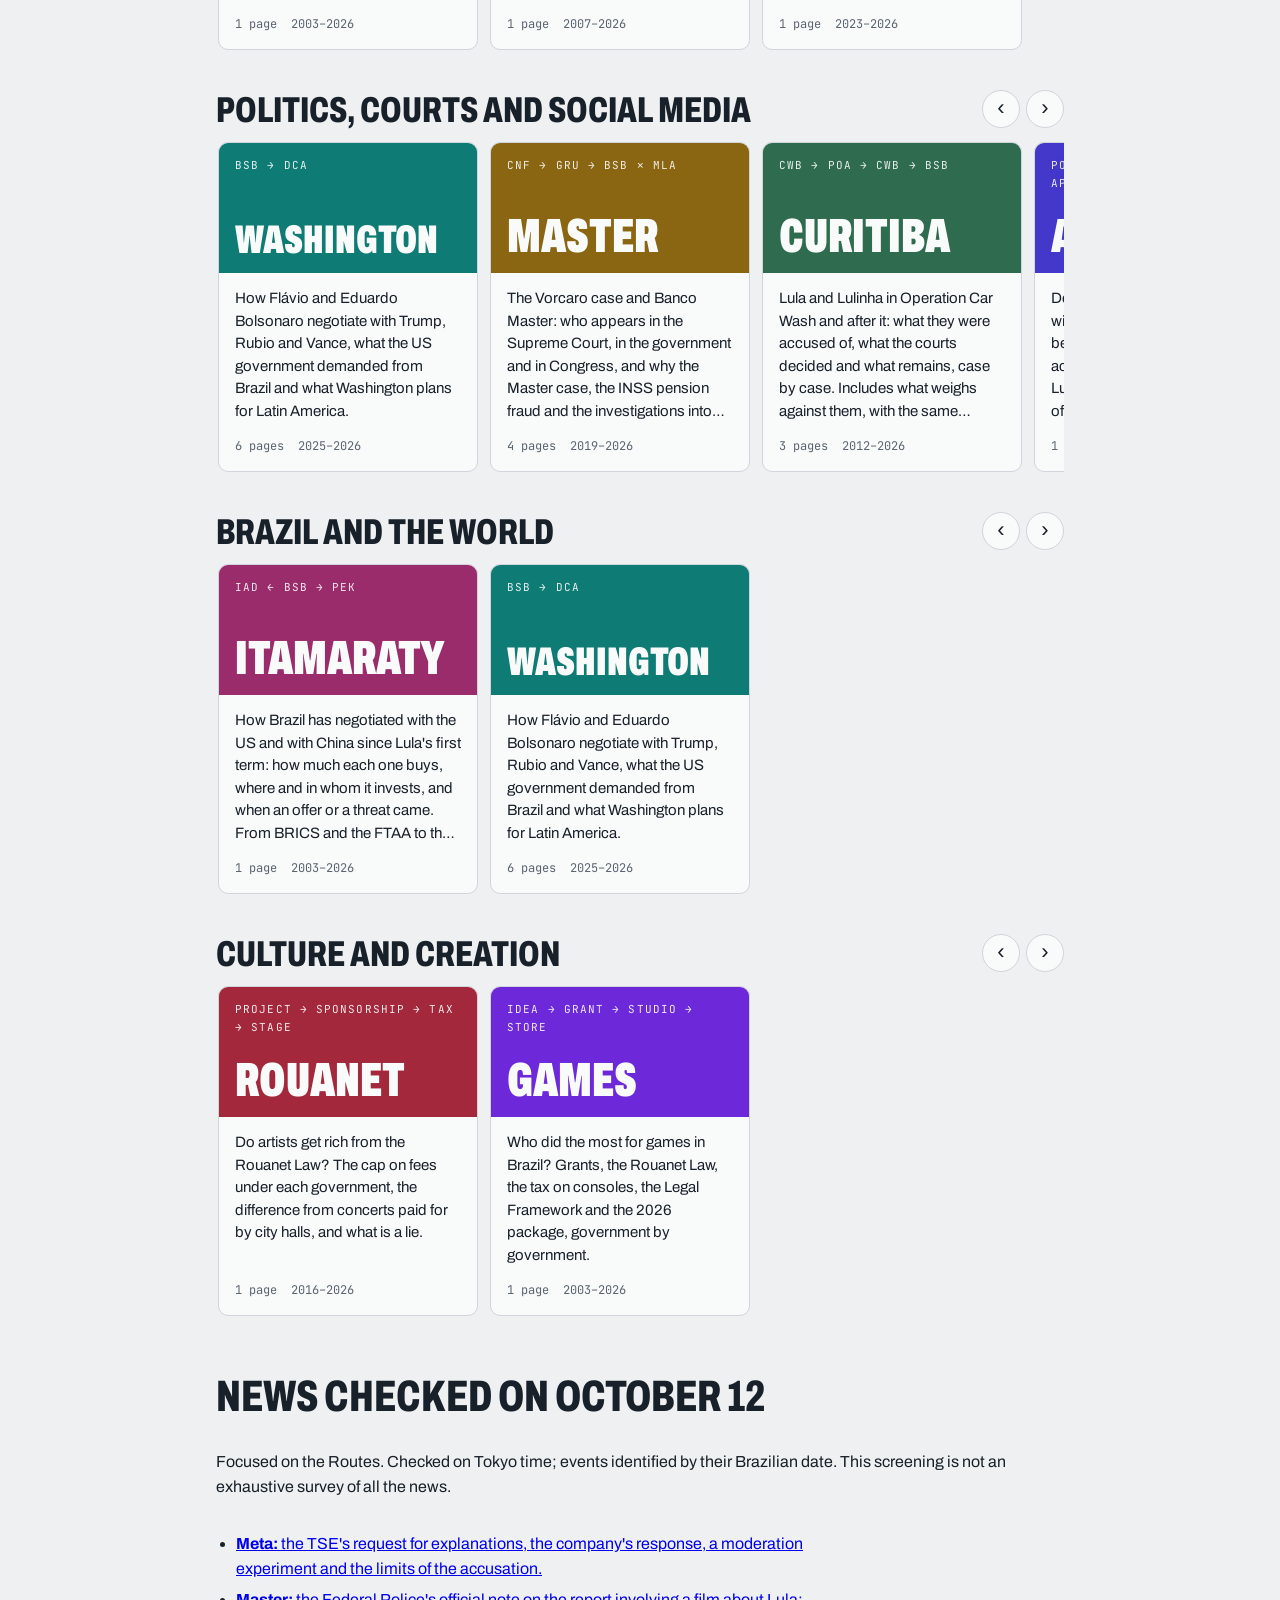
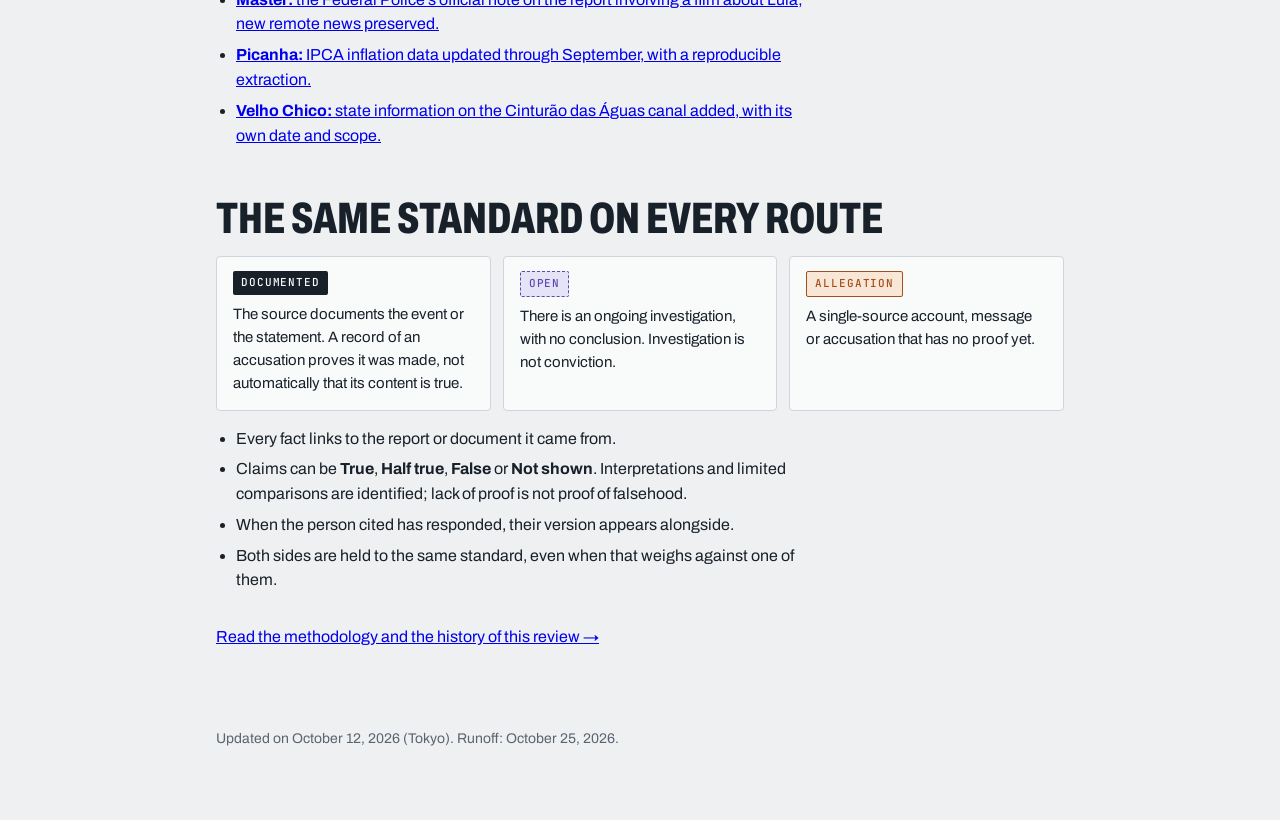
==== commit 7ceeafb3: "Adiciona a Rota do Contracheque à página inicial e ao menu Co-Authored-By: Claude Opus 5.5 <noreply@" ====
--- a/en/index.html
+++ b/en/index.html
@@ -1,7 +1,7 @@
 <!doctype html>
 <html lang="en"><head><meta charset="utf-8"><meta name="viewport" content="width=device-width, initial-scale=1, viewport-fit=cover">
 <title>Routes</title>
-<meta name="description" content="Dossiers on Brazil's 2026 election, each following a route: Washington, Master, Curitiba, Faith, Esplanada, Itamaraty, Picanha, IBGE, Velho Chico, Treasury, Rouanet, Winds, Algorithm, Pump, Fires and Games. All with sources and the same evidence labels.">
+<meta name="description" content="Dossiers on Brazil's 2026 election, each following a route: Washington, Master, Curitiba, Faith, Esplanada, Itamaraty, Picanha, IBGE, Velho Chico, Treasury, Rouanet, Winds, Algorithm, Pump, Fires, Games and Paycheck. All with sources and the same evidence labels.">
 <style>:root{color-scheme:light;padding-top:env(safe-area-inset-top,0px);padding-bottom:env(safe-area-inset-bottom,0px)}img{max-width:100%}[hidden]{display:none!important}</style>
 <link rel="preconnect" href="https://fonts.googleapis.com">
 <link rel="stylesheet" href="https://fonts.googleapis.com/css2?family=Archivo:wdth,wght@62..125,400..900&family=Source+Serif+4:opsz,wght@8..60,400;8..60,600&family=JetBrains+Mono:wght@400;500;600&display=swap">
@@ -10,7 +10,7 @@
 :root{
   --bg:#eef0f1; --paper:#f9fafa; --ink:#18202a; --muted:#5a6470; --line:#cfd5db;
   --accent:#18202a;
-  --r-washington:#0e7c74; --r-master:#8a6512; --r-curitiba:#2f6b4f; --r-fe:#5b3a8c; --r-esplanada:#a8431e; --r-itamaraty:#9b2c6b; --r-picanha:#4f6b17; --r-ibge:#2c4a7e; --r-velho-chico:#94531a; --r-tesouro:#4b5563; --r-rouanet:#a3283c; --r-ventos:#0b6f94; --r-algoritmo:#4338ca; --r-posto:#9a5b00; --r-queimadas:#c2410c; --r-games:#6d28d9;
+  --r-washington:#0e7c74; --r-master:#8a6512; --r-curitiba:#2f6b4f; --r-fe:#5b3a8c; --r-esplanada:#a8431e; --r-itamaraty:#9b2c6b; --r-picanha:#4f6b17; --r-ibge:#2c4a7e; --r-velho-chico:#94531a; --r-tesouro:#4b5563; --r-rouanet:#a3283c; --r-ventos:#0b6f94; --r-algoritmo:#4338ca; --r-posto:#9a5b00; --r-queimadas:#c2410c; --r-games:#6d28d9; --r-contracheque:#0f6b66;
   --doc:#18202a; --alleg:#a3501a; --alleg-soft:#f8e6d7; --open:#5b4bb0; --open-soft:#e7e3f6;
   --display:"Archivo","Arial Narrow",Impact,sans-serif;
   --ui:"Archivo",system-ui,-apple-system,"Segoe UI",sans-serif;
@@ -18,11 +18,11 @@
 }
 @media (prefers-color-scheme:dark){:root:not([data-theme="light"]){
   --bg:#10151b; --paper:#171e26; --ink:#e6eaef; --muted:#9aa5b1; --line:#2a333d; --accent:#e6eaef;
-  --r-washington:#4cc3b6; --r-master:#e0b552; --r-curitiba:#6cc79a; --r-fe:#b79be6; --r-esplanada:#e98a5f; --r-itamaraty:#e58ab8; --r-picanha:#a9c95a; --r-ibge:#8fb0e6; --r-velho-chico:#e8a46a; --r-tesouro:#aab3bf; --r-rouanet:#f08f9c; --r-ventos:#5cc4e8; --r-algoritmo:#a5b4fc; --r-posto:#f0b75a; --r-queimadas:#fb923c; --r-games:#c4b5fd;
+  --r-washington:#4cc3b6; --r-master:#e0b552; --r-curitiba:#6cc79a; --r-fe:#b79be6; --r-esplanada:#e98a5f; --r-itamaraty:#e58ab8; --r-picanha:#a9c95a; --r-ibge:#8fb0e6; --r-velho-chico:#e8a46a; --r-tesouro:#aab3bf; --r-rouanet:#f08f9c; --r-ventos:#5cc4e8; --r-algoritmo:#a5b4fc; --r-posto:#f0b75a; --r-queimadas:#fb923c; --r-games:#c4b5fd; --r-contracheque:#5fd0c8;
   --doc:#e6eaef; --alleg:#f0a066; --alleg-soft:#3a2516; --open:#ab9ff0; --open-soft:#29254a; color-scheme:dark}}
 :root[data-theme="dark"]{
   --bg:#10151b; --paper:#171e26; --ink:#e6eaef; --muted:#9aa5b1; --line:#2a333d; --accent:#e6eaef;
-  --r-washington:#4cc3b6; --r-master:#e0b552; --r-curitiba:#6cc79a; --r-fe:#b79be6; --r-esplanada:#e98a5f; --r-itamaraty:#e58ab8; --r-picanha:#a9c95a; --r-ibge:#8fb0e6; --r-velho-chico:#e8a46a; --r-tesouro:#aab3bf; --r-rouanet:#f08f9c; --r-ventos:#5cc4e8; --r-algoritmo:#a5b4fc; --r-posto:#f0b75a; --r-queimadas:#fb923c; --r-games:#c4b5fd;
+  --r-washington:#4cc3b6; --r-master:#e0b552; --r-curitiba:#6cc79a; --r-fe:#b79be6; --r-esplanada:#e98a5f; --r-itamaraty:#e58ab8; --r-picanha:#a9c95a; --r-ibge:#8fb0e6; --r-velho-chico:#e8a46a; --r-tesouro:#aab3bf; --r-rouanet:#f08f9c; --r-ventos:#5cc4e8; --r-algoritmo:#a5b4fc; --r-posto:#f0b75a; --r-queimadas:#fb923c; --r-games:#c4b5fd; --r-contracheque:#5fd0c8;
   --doc:#e6eaef; --alleg:#f0a066; --alleg-soft:#3a2516; --open:#ab9ff0; --open-soft:#29254a; color-scheme:dark}
 *{box-sizing:border-box}
 body{margin:0;background:var(--bg);color:var(--ink);font-family:var(--ui);font-size:16px;line-height:1.55}
@@ -69,7 +69,7 @@
 footer{padding-block:40px 56px;color:var(--muted);font-size:14px}
 </style>
 </head><body>
-<style>/* barra comum das Rotas */.rotas-bar .rb-lang{margin-left:auto;color:var(--accent);font-weight:600}.rotas-bar{border-bottom:1px solid var(--line);background:var(--bg);font-family:var(--mono);font-size:12px;letter-spacing:.1em;text-transform:uppercase}.rotas-bar>div{max-width:880px;margin:0 auto;padding:10px 16px;display:flex;flex-wrap:wrap;align-items:center;gap:6px 18px}.rotas-bar a{color:var(--muted);text-decoration:none;padding-block:2px;border-bottom:2px solid transparent}.rotas-bar a:hover{color:var(--ink)}.rotas-bar a[aria-current]{color:var(--ink);border-bottom-color:var(--accent)}.rotas-bar .rb-home{color:var(--accent);font-weight:600}.rotas-bar a:focus-visible{outline:3px solid var(--accent);outline-offset:2px}</style><nav class="rotas-bar" aria-label="Routes"><div><a class="rb-home" href="https://fcarvalhodev.github.io/rotas/en/">Routes</a><a href="https://fcarvalhodev.github.io/rota-washington/en/">Washington</a><a href="https://fcarvalhodev.github.io/rota-master/en/">Master</a><a href="https://fcarvalhodev.github.io/rota-curitiba/en/">Curitiba</a><a href="https://fcarvalhodev.github.io/rota-da-fe/en/">Faith</a><a href="https://fcarvalhodev.github.io/rota-esplanada/en/">Esplanada</a><a href="https://fcarvalhodev.github.io/rota-itamaraty/en/">Itamaraty</a><a href="https://fcarvalhodev.github.io/rota-da-picanha/en/">Picanha</a><a href="https://fcarvalhodev.github.io/rota-do-ibge/en/">IBGE</a><a href="https://fcarvalhodev.github.io/rota-velho-chico/en/">Velho Chico</a><a href="https://fcarvalhodev.github.io/rota-do-tesouro/en/">Treasury</a><a href="https://fcarvalhodev.github.io/rota-rouanet/en/">Rouanet</a><a href="https://fcarvalhodev.github.io/rota-dos-ventos/en/">Winds</a><a href="https://fcarvalhodev.github.io/rota-do-algoritmo/en/">Algorithm</a><a href="https://fcarvalhodev.github.io/rota-do-posto/en/">Pump</a><a href="https://fcarvalhodev.github.io/rota-das-queimadas/en/">Fires</a><a href="https://fcarvalhodev.github.io/rota-dos-games/en/">Games</a><a class="rb-lang" href="../" hreflang="pt-BR" lang="pt-BR">PT</a></div></nav>
+<style>/* barra comum das Rotas */.rotas-bar .rb-lang{margin-left:auto;color:var(--accent);font-weight:600}.rotas-bar{border-bottom:1px solid var(--line);background:var(--bg);font-family:var(--mono);font-size:12px;letter-spacing:.1em;text-transform:uppercase}.rotas-bar>div{max-width:880px;margin:0 auto;padding:10px 16px;display:flex;flex-wrap:wrap;align-items:center;gap:6px 18px}.rotas-bar a{color:var(--muted);text-decoration:none;padding-block:2px;border-bottom:2px solid transparent}.rotas-bar a:hover{color:var(--ink)}.rotas-bar a[aria-current]{color:var(--ink);border-bottom-color:var(--accent)}.rotas-bar .rb-home{color:var(--accent);font-weight:600}.rotas-bar a:focus-visible{outline:3px solid var(--accent);outline-offset:2px}</style><nav class="rotas-bar" aria-label="Routes"><div><a class="rb-home" href="https://fcarvalhodev.github.io/rotas/en/">Routes</a><a href="https://fcarvalhodev.github.io/rota-washington/en/">Washington</a><a href="https://fcarvalhodev.github.io/rota-master/en/">Master</a><a href="https://fcarvalhodev.github.io/rota-curitiba/en/">Curitiba</a><a href="https://fcarvalhodev.github.io/rota-da-fe/en/">Faith</a><a href="https://fcarvalhodev.github.io/rota-esplanada/en/">Esplanada</a><a href="https://fcarvalhodev.github.io/rota-itamaraty/en/">Itamaraty</a><a href="https://fcarvalhodev.github.io/rota-da-picanha/en/">Picanha</a><a href="https://fcarvalhodev.github.io/rota-do-ibge/en/">IBGE</a><a href="https://fcarvalhodev.github.io/rota-velho-chico/en/">Velho Chico</a><a href="https://fcarvalhodev.github.io/rota-do-tesouro/en/">Treasury</a><a href="https://fcarvalhodev.github.io/rota-rouanet/en/">Rouanet</a><a href="https://fcarvalhodev.github.io/rota-dos-ventos/en/">Winds</a><a href="https://fcarvalhodev.github.io/rota-do-algoritmo/en/">Algorithm</a><a href="https://fcarvalhodev.github.io/rota-do-posto/en/">Pump</a><a href="https://fcarvalhodev.github.io/rota-das-queimadas/en/">Fires</a><a href="https://fcarvalhodev.github.io/rota-dos-games/en/">Games</a><a href="https://fcarvalhodev.github.io/rota-do-contracheque/en/">Paycheck</a><a class="rb-lang" href="../" hreflang="pt-BR" lang="pt-BR">PT</a></div></nav>
 
 
 <header class="wrap">
@@ -79,16 +79,18 @@
 </header>
 
 <main class="wrap">
-  <p class="count">16 routes published. Swipe each row sideways.</p>
+  <p class="count">17 routes published. Swipe each row sideways.</p>
   <section class="shelf" aria-labelledby="sh-novas">
     <div class="sh-head"><h2 id="sh-novas">New</h2><span class="arrows"><button type="button" class="ar" data-d="-1" aria-label="Back">‹</button><button type="button" class="ar" data-d="1" aria-label="Forward">›</button></span></div>
     <div class="row" role="list">
+      <a class="card" style="--c:var(--r-contracheque)" href="https://fcarvalhodev.github.io/rota-do-contracheque/en/"><span class="band"><span class="code">Wage → prices → purchasing power</span><strong>Paycheck</strong></span><span class="txt"><p>Does your pay buy more or less than before? The minimum wage and inequality government by government since 1964, average versus median, and what each income band earns.</p><span class="meta"><span>1 page</span><span>1964–2026</span></span></span></a>
       <a class="card" style="--c:var(--r-queimadas)" href="https://fcarvalhodev.github.io/rota-das-queimadas/en/"><span class="band"><span class="code">Spark → hotspot → satellite → fine</span><strong>Fires</strong></span><span class="txt"><p>Did fires and deforestation rise under whom? Fire hotspots and Amazon clearing government by government, with INPE data, from Lula's first term to today.</p><span class="meta"><span>1 page</span><span>2003–2026</span></span></span></a> <a class="card" style="--c:var(--r-games)" href="https://fcarvalhodev.github.io/rota-dos-games/en/"><span class="band"><span class="code">Idea → grant → studio → store</span><strong>Games</strong></span><span class="txt"><p>Who did the most for games in Brazil? Grants, the Rouanet Law, the tax on consoles, the Legal Framework and the 2026 package, government by government.</p><span class="meta"><span>1 page</span><span>2003–2026</span></span></span></a> <a class="card" style="--c:var(--r-posto)" href="https://fcarvalhodev.github.io/rota-do-posto/en/"><span class="band"><span class="code">Well → refinery → distributor → pump</span><strong>Pump</strong></span><span class="txt"><p>Whose fault is expensive gasoline? The price from Dilma to Lula adjusted for inflation, the litres a minimum wage buys, the sale of BR, the ICMS tax in Minas Gerais and the tax cuts in election years.</p><span class="meta"><span>1 page</span><span>2011–2026</span></span></span></a> <a class="card" style="--c:var(--r-algoritmo)" href="https://fcarvalhodev.github.io/rota-do-algoritmo/en/"><span class="band"><span class="code">Post → rule → block → appeal</span><strong>Algorithm</strong></span><span class="txt"><p>Does Meta take down more left-wing accounts? The comparison between the two sides: banned accounts, the 1,121 reports from Lula supporters, Nikolas Ferreira's off-the-charts engagement and the data the TSE asked for.</p><span class="meta"><span>1 page</span><span>2020–2026</span></span></span></a>
     </div>
   </section>
   <section class="shelf" aria-labelledby="sh-bolso">
     <div class="sh-head"><h2 id="sh-bolso">In your pocket</h2><span class="arrows"><button type="button" class="ar" data-d="-1" aria-label="Back">‹</button><button type="button" class="ar" data-d="1" aria-label="Forward">›</button></span></div>
     <div class="row" role="list">
+      <a class="card" style="--c:var(--r-contracheque)" href="https://fcarvalhodev.github.io/rota-do-contracheque/en/"><span class="band"><span class="code">Wage → prices → purchasing power</span><strong>Paycheck</strong></span><span class="txt"><p>Does your pay buy more or less than before? The minimum wage and inequality government by government since 1964, average versus median, and what each income band earns.</p><span class="meta"><span>1 page</span><span>1964–2026</span></span></span></a>
       <a class="card" style="--c:var(--r-posto)" href="https://fcarvalhodev.github.io/rota-do-posto/en/"><span class="band"><span class="code">Well → refinery → distributor → pump</span><strong>Pump</strong></span><span class="txt"><p>Whose fault is expensive gasoline? The price from Dilma to Lula adjusted for inflation, the litres a minimum wage buys, the sale of BR, the ICMS tax in Minas Gerais and the tax cuts in election years.</p><span class="meta"><span>1 page</span><span>2011–2026</span></span></span></a> <a class="card" style="--c:var(--r-picanha)" href="https://fcarvalhodev.github.io/rota-da-picanha/en/"><span class="band"><span class="code">Pasture → slaughterhouse → port → butcher</span><strong>Picanha</strong></span><span class="txt"><p>Why picanha beef did not get cheap, explained simply: fewer cattle, a lot of meat going abroad, the dollar and costs. With the full numbers for anyone who wants them.</p><span class="meta"><span>1 page</span><span>2020–2026</span></span></span></a> <a class="card" style="--c:var(--r-ibge)" href="https://fcarvalhodev.github.io/rota-do-ibge/en/"><span class="band"><span class="code">Home → interview → PNAD → rate</span><strong>IBGE</strong></span><span class="txt"><p>Did unemployment really fall? How IBGE, Brazil's statistics agency, counts it, explained simply, and what is false in the accusations: Bolsa Família, one-hour gigs and the "change in the formula".</p><span class="meta"><span>1 page</span><span>2012–2026</span></span></span></a> <a class="card" style="--c:var(--r-tesouro)" href="https://fcarvalhodev.github.io/rota-do-tesouro/en/"><span class="band"><span class="code">Tax → bond → interest → who gets paid</span><strong>Treasury</strong></span><span class="txt"><p>Is Brazil's debt a danger? Owing in reais or in dollars, with Argentina and the US as examples, the R$1.18 trillion in interest, who pays and who gets paid.</p><span class="meta"><span>1 page</span><span>2013–2026</span></span></span></a> <a class="card" style="--c:var(--r-esplanada)" href="https://fcarvalhodev.github.io/rota-esplanada/en/"><span class="band"><span class="code">1988 → 2003 → 2026</span><strong>Esplanada</strong></span><span class="txt"><p>Federal programs and benefits since the return to democracy: who created them, who expanded them and who only renamed them. Bolsa Família, SUS, FIES, Pix, Emergency Aid and more, with the same standard for every government.</p><span class="meta"><span>1 page</span><span>1985–2026</span></span></span></a>
     </div>
   </section>
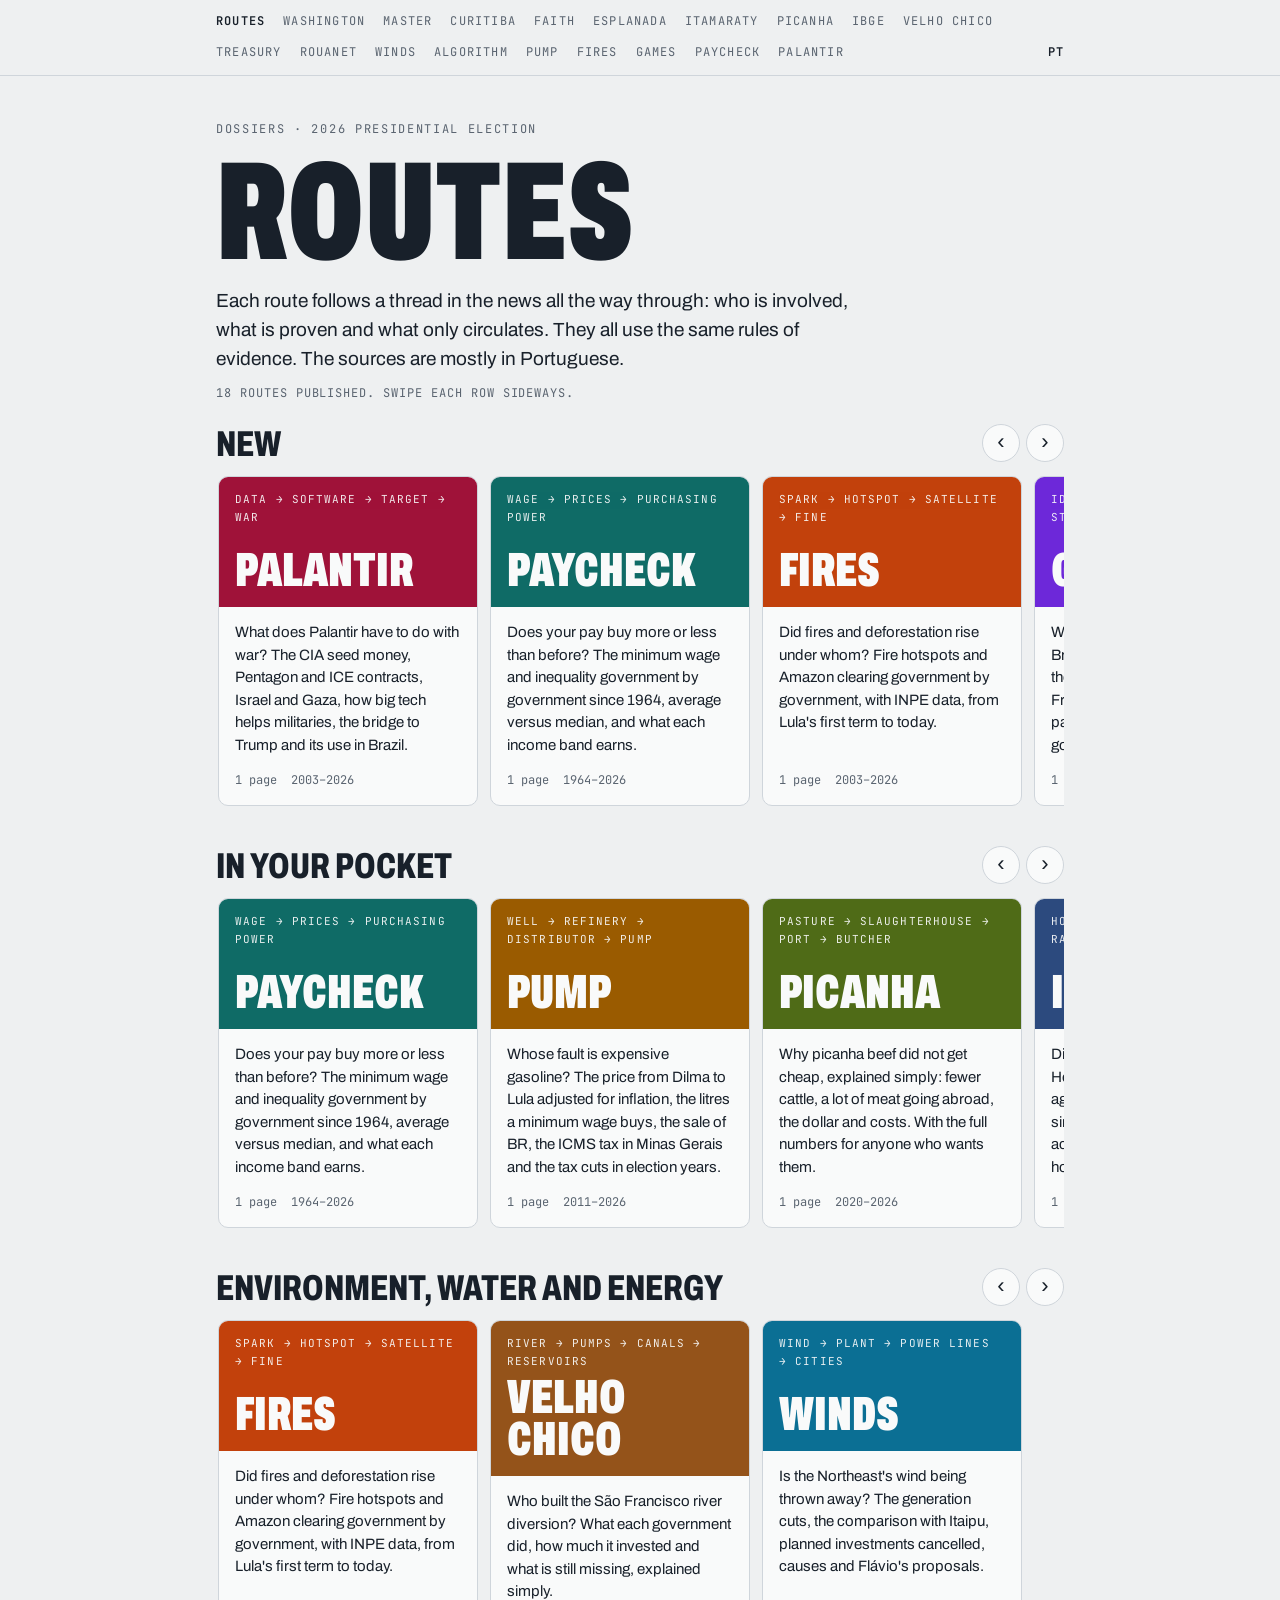
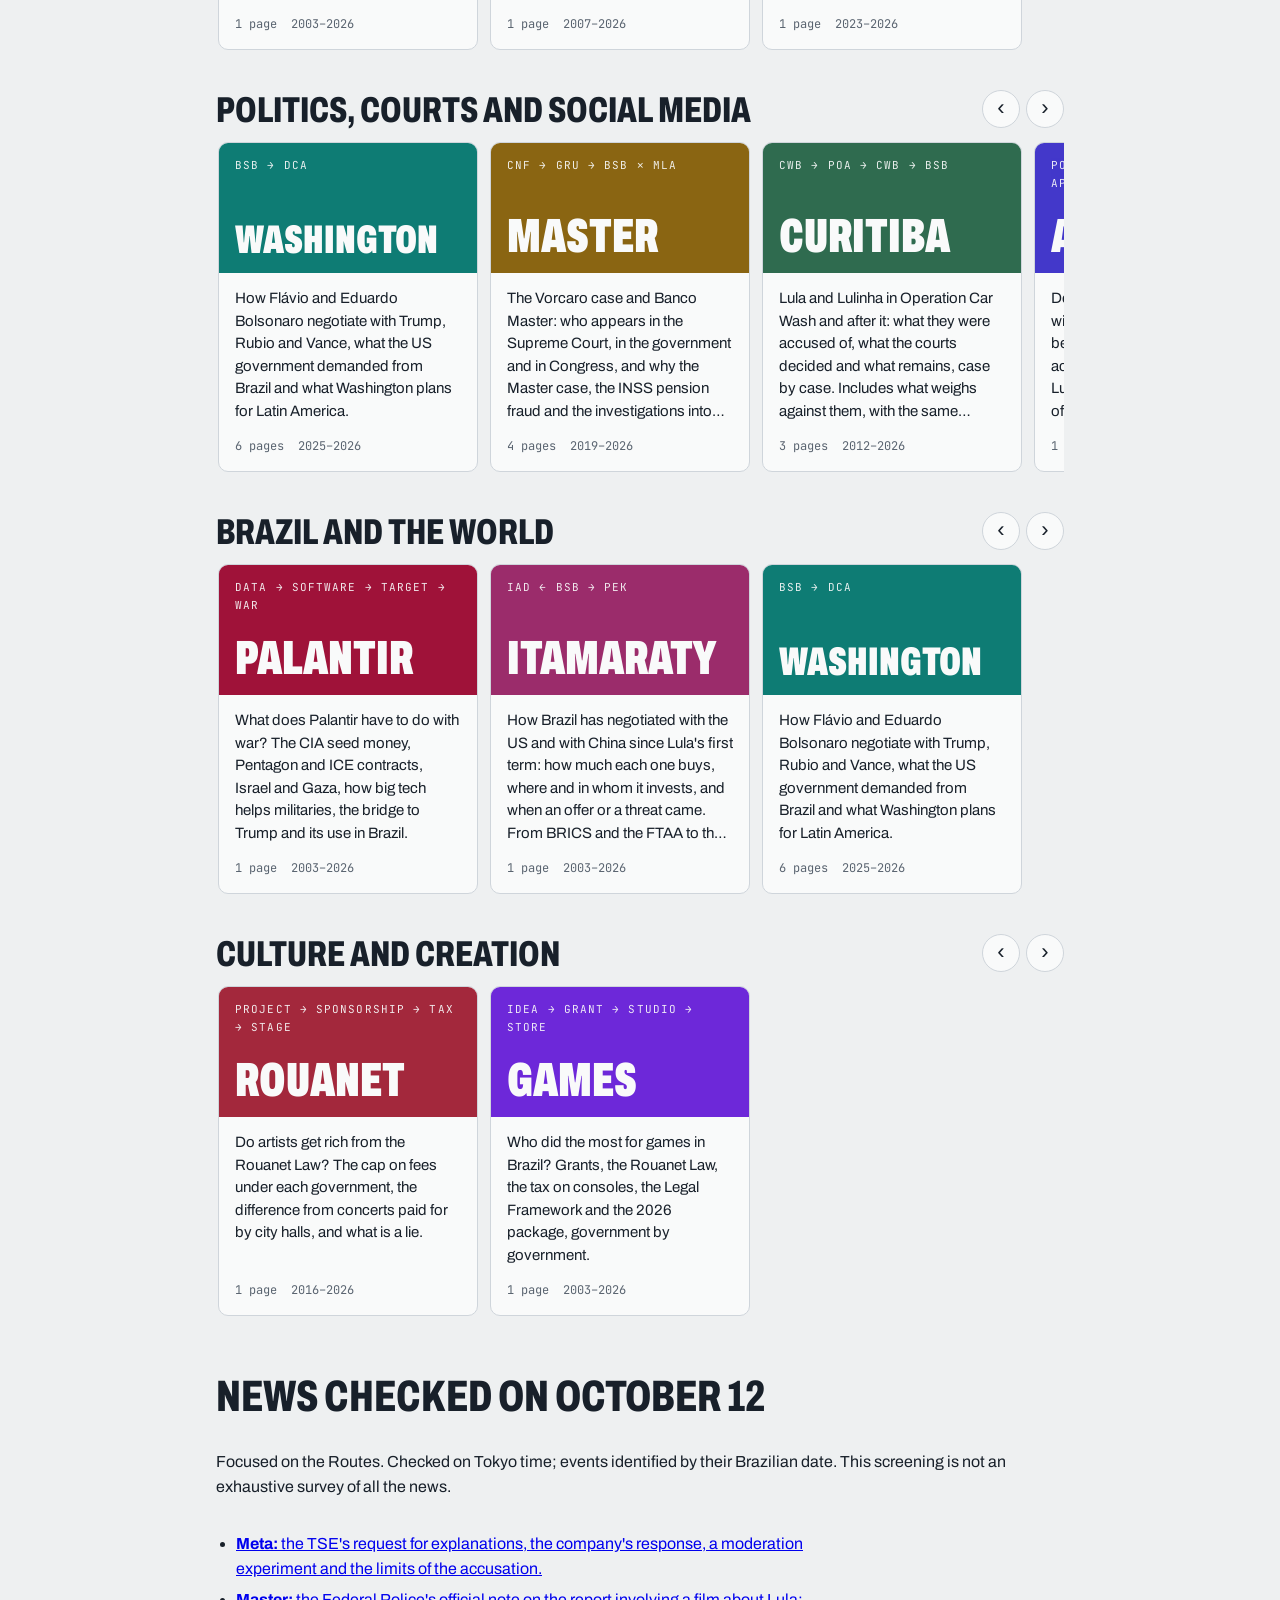
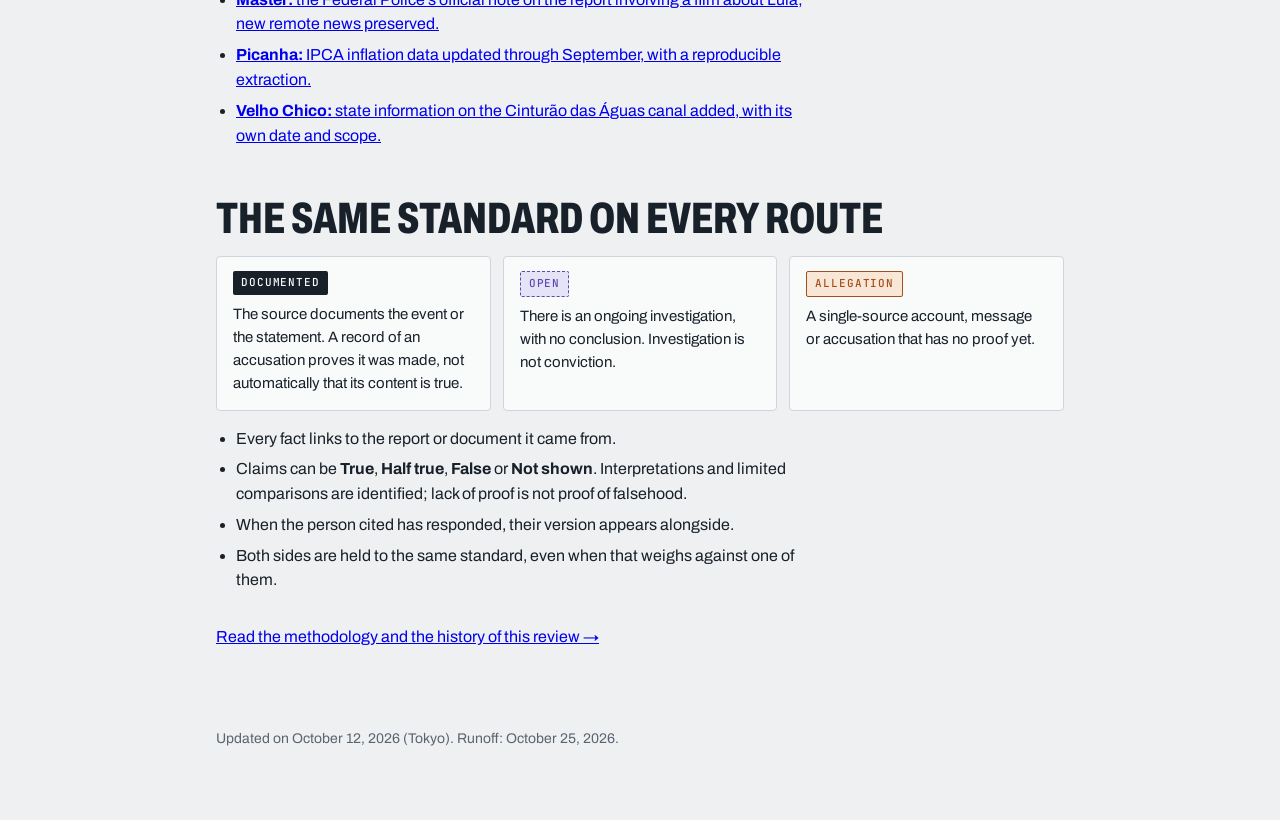
==== commit e32b5fcb: "Adiciona a Rota Palantir à página inicial e ao menu Co-Authored-By: Claude Opus 5.5 <noreply@anthrop" ====
--- a/en/index.html
+++ b/en/index.html
@@ -1,7 +1,7 @@
 <!doctype html>
 <html lang="en"><head><meta charset="utf-8"><meta name="viewport" content="width=device-width, initial-scale=1, viewport-fit=cover">
 <title>Routes</title>
-<meta name="description" content="Dossiers on Brazil's 2026 election, each following a route: Washington, Master, Curitiba, Faith, Esplanada, Itamaraty, Picanha, IBGE, Velho Chico, Treasury, Rouanet, Winds, Algorithm, Pump, Fires, Games and Paycheck. All with sources and the same evidence labels.">
+<meta name="description" content="Dossiers on Brazil's 2026 election, each following a route: Washington, Master, Curitiba, Faith, Esplanada, Itamaraty, Picanha, IBGE, Velho Chico, Treasury, Rouanet, Winds, Algorithm, Pump, Fires, Games, Paycheck and Palantir. All with sources and the same evidence labels.">
 <style>:root{color-scheme:light;padding-top:env(safe-area-inset-top,0px);padding-bottom:env(safe-area-inset-bottom,0px)}img{max-width:100%}[hidden]{display:none!important}</style>
 <link rel="preconnect" href="https://fonts.googleapis.com">
 <link rel="stylesheet" href="https://fonts.googleapis.com/css2?family=Archivo:wdth,wght@62..125,400..900&family=Source+Serif+4:opsz,wght@8..60,400;8..60,600&family=JetBrains+Mono:wght@400;500;600&display=swap">
@@ -10,7 +10,7 @@
 :root{
   --bg:#eef0f1; --paper:#f9fafa; --ink:#18202a; --muted:#5a6470; --line:#cfd5db;
   --accent:#18202a;
-  --r-washington:#0e7c74; --r-master:#8a6512; --r-curitiba:#2f6b4f; --r-fe:#5b3a8c; --r-esplanada:#a8431e; --r-itamaraty:#9b2c6b; --r-picanha:#4f6b17; --r-ibge:#2c4a7e; --r-velho-chico:#94531a; --r-tesouro:#4b5563; --r-rouanet:#a3283c; --r-ventos:#0b6f94; --r-algoritmo:#4338ca; --r-posto:#9a5b00; --r-queimadas:#c2410c; --r-games:#6d28d9; --r-contracheque:#0f6b66;
+  --r-washington:#0e7c74; --r-master:#8a6512; --r-curitiba:#2f6b4f; --r-fe:#5b3a8c; --r-esplanada:#a8431e; --r-itamaraty:#9b2c6b; --r-picanha:#4f6b17; --r-ibge:#2c4a7e; --r-velho-chico:#94531a; --r-tesouro:#4b5563; --r-rouanet:#a3283c; --r-ventos:#0b6f94; --r-algoritmo:#4338ca; --r-posto:#9a5b00; --r-queimadas:#c2410c; --r-games:#6d28d9; --r-contracheque:#0f6b66; --r-palantir:#9f1239;
   --doc:#18202a; --alleg:#a3501a; --alleg-soft:#f8e6d7; --open:#5b4bb0; --open-soft:#e7e3f6;
   --display:"Archivo","Arial Narrow",Impact,sans-serif;
   --ui:"Archivo",system-ui,-apple-system,"Segoe UI",sans-serif;
@@ -18,11 +18,11 @@
 }
 @media (prefers-color-scheme:dark){:root:not([data-theme="light"]){
   --bg:#10151b; --paper:#171e26; --ink:#e6eaef; --muted:#9aa5b1; --line:#2a333d; --accent:#e6eaef;
-  --r-washington:#4cc3b6; --r-master:#e0b552; --r-curitiba:#6cc79a; --r-fe:#b79be6; --r-esplanada:#e98a5f; --r-itamaraty:#e58ab8; --r-picanha:#a9c95a; --r-ibge:#8fb0e6; --r-velho-chico:#e8a46a; --r-tesouro:#aab3bf; --r-rouanet:#f08f9c; --r-ventos:#5cc4e8; --r-algoritmo:#a5b4fc; --r-posto:#f0b75a; --r-queimadas:#fb923c; --r-games:#c4b5fd; --r-contracheque:#5fd0c8;
+  --r-washington:#4cc3b6; --r-master:#e0b552; --r-curitiba:#6cc79a; --r-fe:#b79be6; --r-esplanada:#e98a5f; --r-itamaraty:#e58ab8; --r-picanha:#a9c95a; --r-ibge:#8fb0e6; --r-velho-chico:#e8a46a; --r-tesouro:#aab3bf; --r-rouanet:#f08f9c; --r-ventos:#5cc4e8; --r-algoritmo:#a5b4fc; --r-posto:#f0b75a; --r-queimadas:#fb923c; --r-games:#c4b5fd; --r-contracheque:#5fd0c8; --r-palantir:#fda4af;
   --doc:#e6eaef; --alleg:#f0a066; --alleg-soft:#3a2516; --open:#ab9ff0; --open-soft:#29254a; color-scheme:dark}}
 :root[data-theme="dark"]{
   --bg:#10151b; --paper:#171e26; --ink:#e6eaef; --muted:#9aa5b1; --line:#2a333d; --accent:#e6eaef;
-  --r-washington:#4cc3b6; --r-master:#e0b552; --r-curitiba:#6cc79a; --r-fe:#b79be6; --r-esplanada:#e98a5f; --r-itamaraty:#e58ab8; --r-picanha:#a9c95a; --r-ibge:#8fb0e6; --r-velho-chico:#e8a46a; --r-tesouro:#aab3bf; --r-rouanet:#f08f9c; --r-ventos:#5cc4e8; --r-algoritmo:#a5b4fc; --r-posto:#f0b75a; --r-queimadas:#fb923c; --r-games:#c4b5fd; --r-contracheque:#5fd0c8;
+  --r-washington:#4cc3b6; --r-master:#e0b552; --r-curitiba:#6cc79a; --r-fe:#b79be6; --r-esplanada:#e98a5f; --r-itamaraty:#e58ab8; --r-picanha:#a9c95a; --r-ibge:#8fb0e6; --r-velho-chico:#e8a46a; --r-tesouro:#aab3bf; --r-rouanet:#f08f9c; --r-ventos:#5cc4e8; --r-algoritmo:#a5b4fc; --r-posto:#f0b75a; --r-queimadas:#fb923c; --r-games:#c4b5fd; --r-contracheque:#5fd0c8; --r-palantir:#fda4af;
   --doc:#e6eaef; --alleg:#f0a066; --alleg-soft:#3a2516; --open:#ab9ff0; --open-soft:#29254a; color-scheme:dark}
 *{box-sizing:border-box}
 body{margin:0;background:var(--bg);color:var(--ink);font-family:var(--ui);font-size:16px;line-height:1.55}
@@ -69,7 +69,7 @@
 footer{padding-block:40px 56px;color:var(--muted);font-size:14px}
 </style>
 </head><body>
-<style>/* barra comum das Rotas */.rotas-bar .rb-lang{margin-left:auto;color:var(--accent);font-weight:600}.rotas-bar{border-bottom:1px solid var(--line);background:var(--bg);font-family:var(--mono);font-size:12px;letter-spacing:.1em;text-transform:uppercase}.rotas-bar>div{max-width:880px;margin:0 auto;padding:10px 16px;display:flex;flex-wrap:wrap;align-items:center;gap:6px 18px}.rotas-bar a{color:var(--muted);text-decoration:none;padding-block:2px;border-bottom:2px solid transparent}.rotas-bar a:hover{color:var(--ink)}.rotas-bar a[aria-current]{color:var(--ink);border-bottom-color:var(--accent)}.rotas-bar .rb-home{color:var(--accent);font-weight:600}.rotas-bar a:focus-visible{outline:3px solid var(--accent);outline-offset:2px}</style><nav class="rotas-bar" aria-label="Routes"><div><a class="rb-home" href="https://fcarvalhodev.github.io/rotas/en/">Routes</a><a href="https://fcarvalhodev.github.io/rota-washington/en/">Washington</a><a href="https://fcarvalhodev.github.io/rota-master/en/">Master</a><a href="https://fcarvalhodev.github.io/rota-curitiba/en/">Curitiba</a><a href="https://fcarvalhodev.github.io/rota-da-fe/en/">Faith</a><a href="https://fcarvalhodev.github.io/rota-esplanada/en/">Esplanada</a><a href="https://fcarvalhodev.github.io/rota-itamaraty/en/">Itamaraty</a><a href="https://fcarvalhodev.github.io/rota-da-picanha/en/">Picanha</a><a href="https://fcarvalhodev.github.io/rota-do-ibge/en/">IBGE</a><a href="https://fcarvalhodev.github.io/rota-velho-chico/en/">Velho Chico</a><a href="https://fcarvalhodev.github.io/rota-do-tesouro/en/">Treasury</a><a href="https://fcarvalhodev.github.io/rota-rouanet/en/">Rouanet</a><a href="https://fcarvalhodev.github.io/rota-dos-ventos/en/">Winds</a><a href="https://fcarvalhodev.github.io/rota-do-algoritmo/en/">Algorithm</a><a href="https://fcarvalhodev.github.io/rota-do-posto/en/">Pump</a><a href="https://fcarvalhodev.github.io/rota-das-queimadas/en/">Fires</a><a href="https://fcarvalhodev.github.io/rota-dos-games/en/">Games</a><a href="https://fcarvalhodev.github.io/rota-do-contracheque/en/">Paycheck</a><a class="rb-lang" href="../" hreflang="pt-BR" lang="pt-BR">PT</a></div></nav>
+<style>/* barra comum das Rotas */.rotas-bar .rb-lang{margin-left:auto;color:var(--accent);font-weight:600}.rotas-bar{border-bottom:1px solid var(--line);background:var(--bg);font-family:var(--mono);font-size:12px;letter-spacing:.1em;text-transform:uppercase}.rotas-bar>div{max-width:880px;margin:0 auto;padding:10px 16px;display:flex;flex-wrap:wrap;align-items:center;gap:6px 18px}.rotas-bar a{color:var(--muted);text-decoration:none;padding-block:2px;border-bottom:2px solid transparent}.rotas-bar a:hover{color:var(--ink)}.rotas-bar a[aria-current]{color:var(--ink);border-bottom-color:var(--accent)}.rotas-bar .rb-home{color:var(--accent);font-weight:600}.rotas-bar a:focus-visible{outline:3px solid var(--accent);outline-offset:2px}</style><nav class="rotas-bar" aria-label="Routes"><div><a class="rb-home" href="https://fcarvalhodev.github.io/rotas/en/">Routes</a><a href="https://fcarvalhodev.github.io/rota-washington/en/">Washington</a><a href="https://fcarvalhodev.github.io/rota-master/en/">Master</a><a href="https://fcarvalhodev.github.io/rota-curitiba/en/">Curitiba</a><a href="https://fcarvalhodev.github.io/rota-da-fe/en/">Faith</a><a href="https://fcarvalhodev.github.io/rota-esplanada/en/">Esplanada</a><a href="https://fcarvalhodev.github.io/rota-itamaraty/en/">Itamaraty</a><a href="https://fcarvalhodev.github.io/rota-da-picanha/en/">Picanha</a><a href="https://fcarvalhodev.github.io/rota-do-ibge/en/">IBGE</a><a href="https://fcarvalhodev.github.io/rota-velho-chico/en/">Velho Chico</a><a href="https://fcarvalhodev.github.io/rota-do-tesouro/en/">Treasury</a><a href="https://fcarvalhodev.github.io/rota-rouanet/en/">Rouanet</a><a href="https://fcarvalhodev.github.io/rota-dos-ventos/en/">Winds</a><a href="https://fcarvalhodev.github.io/rota-do-algoritmo/en/">Algorithm</a><a href="https://fcarvalhodev.github.io/rota-do-posto/en/">Pump</a><a href="https://fcarvalhodev.github.io/rota-das-queimadas/en/">Fires</a><a href="https://fcarvalhodev.github.io/rota-dos-games/en/">Games</a><a href="https://fcarvalhodev.github.io/rota-do-contracheque/en/">Paycheck</a><a href="https://fcarvalhodev.github.io/rota-palantir/en/">Palantir</a><a class="rb-lang" href="../" hreflang="pt-BR" lang="pt-BR">PT</a></div></nav>
 
 
 <header class="wrap">
@@ -79,10 +79,11 @@
 </header>
 
 <main class="wrap">
-  <p class="count">17 routes published. Swipe each row sideways.</p>
+  <p class="count">18 routes published. Swipe each row sideways.</p>
   <section class="shelf" aria-labelledby="sh-novas">
     <div class="sh-head"><h2 id="sh-novas">New</h2><span class="arrows"><button type="button" class="ar" data-d="-1" aria-label="Back">‹</button><button type="button" class="ar" data-d="1" aria-label="Forward">›</button></span></div>
     <div class="row" role="list">
+      <a class="card" style="--c:var(--r-palantir)" href="https://fcarvalhodev.github.io/rota-palantir/en/"><span class="band"><span class="code">Data → software → target → war</span><strong>Palantir</strong></span><span class="txt"><p>What does Palantir have to do with war? The CIA seed money, Pentagon and ICE contracts, Israel and Gaza, how big tech helps militaries, the bridge to Trump and its use in Brazil.</p><span class="meta"><span>1 page</span><span>2003–2026</span></span></span></a>
       <a class="card" style="--c:var(--r-contracheque)" href="https://fcarvalhodev.github.io/rota-do-contracheque/en/"><span class="band"><span class="code">Wage → prices → purchasing power</span><strong>Paycheck</strong></span><span class="txt"><p>Does your pay buy more or less than before? The minimum wage and inequality government by government since 1964, average versus median, and what each income band earns.</p><span class="meta"><span>1 page</span><span>1964–2026</span></span></span></a>
       <a class="card" style="--c:var(--r-queimadas)" href="https://fcarvalhodev.github.io/rota-das-queimadas/en/"><span class="band"><span class="code">Spark → hotspot → satellite → fine</span><strong>Fires</strong></span><span class="txt"><p>Did fires and deforestation rise under whom? Fire hotspots and Amazon clearing government by government, with INPE data, from Lula's first term to today.</p><span class="meta"><span>1 page</span><span>2003–2026</span></span></span></a> <a class="card" style="--c:var(--r-games)" href="https://fcarvalhodev.github.io/rota-dos-games/en/"><span class="band"><span class="code">Idea → grant → studio → store</span><strong>Games</strong></span><span class="txt"><p>Who did the most for games in Brazil? Grants, the Rouanet Law, the tax on consoles, the Legal Framework and the 2026 package, government by government.</p><span class="meta"><span>1 page</span><span>2003–2026</span></span></span></a> <a class="card" style="--c:var(--r-posto)" href="https://fcarvalhodev.github.io/rota-do-posto/en/"><span class="band"><span class="code">Well → refinery → distributor → pump</span><strong>Pump</strong></span><span class="txt"><p>Whose fault is expensive gasoline? The price from Dilma to Lula adjusted for inflation, the litres a minimum wage buys, the sale of BR, the ICMS tax in Minas Gerais and the tax cuts in election years.</p><span class="meta"><span>1 page</span><span>2011–2026</span></span></span></a> <a class="card" style="--c:var(--r-algoritmo)" href="https://fcarvalhodev.github.io/rota-do-algoritmo/en/"><span class="band"><span class="code">Post → rule → block → appeal</span><strong>Algorithm</strong></span><span class="txt"><p>Does Meta take down more left-wing accounts? The comparison between the two sides: banned accounts, the 1,121 reports from Lula supporters, Nikolas Ferreira's off-the-charts engagement and the data the TSE asked for.</p><span class="meta"><span>1 page</span><span>2020–2026</span></span></span></a>
     </div>
@@ -109,6 +110,7 @@
   <section class="shelf" aria-labelledby="sh-mundo">
     <div class="sh-head"><h2 id="sh-mundo">Brazil and the world</h2><span class="arrows"><button type="button" class="ar" data-d="-1" aria-label="Back">‹</button><button type="button" class="ar" data-d="1" aria-label="Forward">›</button></span></div>
     <div class="row" role="list">
+      <a class="card" style="--c:var(--r-palantir)" href="https://fcarvalhodev.github.io/rota-palantir/en/"><span class="band"><span class="code">Data → software → target → war</span><strong>Palantir</strong></span><span class="txt"><p>What does Palantir have to do with war? The CIA seed money, Pentagon and ICE contracts, Israel and Gaza, how big tech helps militaries, the bridge to Trump and its use in Brazil.</p><span class="meta"><span>1 page</span><span>2003–2026</span></span></span></a>
       <a class="card" style="--c:var(--r-itamaraty)" href="https://fcarvalhodev.github.io/rota-itamaraty/en/"><span class="band"><span class="code">IAD ← BSB → PEK</span><strong>Itamaraty</strong></span><span class="txt"><p>How Brazil has negotiated with the US and with China since Lula's first term: how much each one buys, where and in whom it invests, and when an offer or a threat came. From BRICS and the FTAA to the 2025 and 2026 tariffs.</p><span class="meta"><span>1 page</span><span>2003–2026</span></span></span></a> <a class="card" style="--c:var(--r-washington)" href="https://fcarvalhodev.github.io/rota-washington/en/"><span class="band"><span class="code">BSB → DCA</span><strong class="long">Washington</strong></span><span class="txt"><p>How Flávio and Eduardo Bolsonaro negotiate with Trump, Rubio and Vance, what the US government demanded from Brazil and what Washington plans for Latin America.</p><span class="meta"><span>6 pages</span><span>2025–2026</span></span></span></a>
     </div>
   </section>
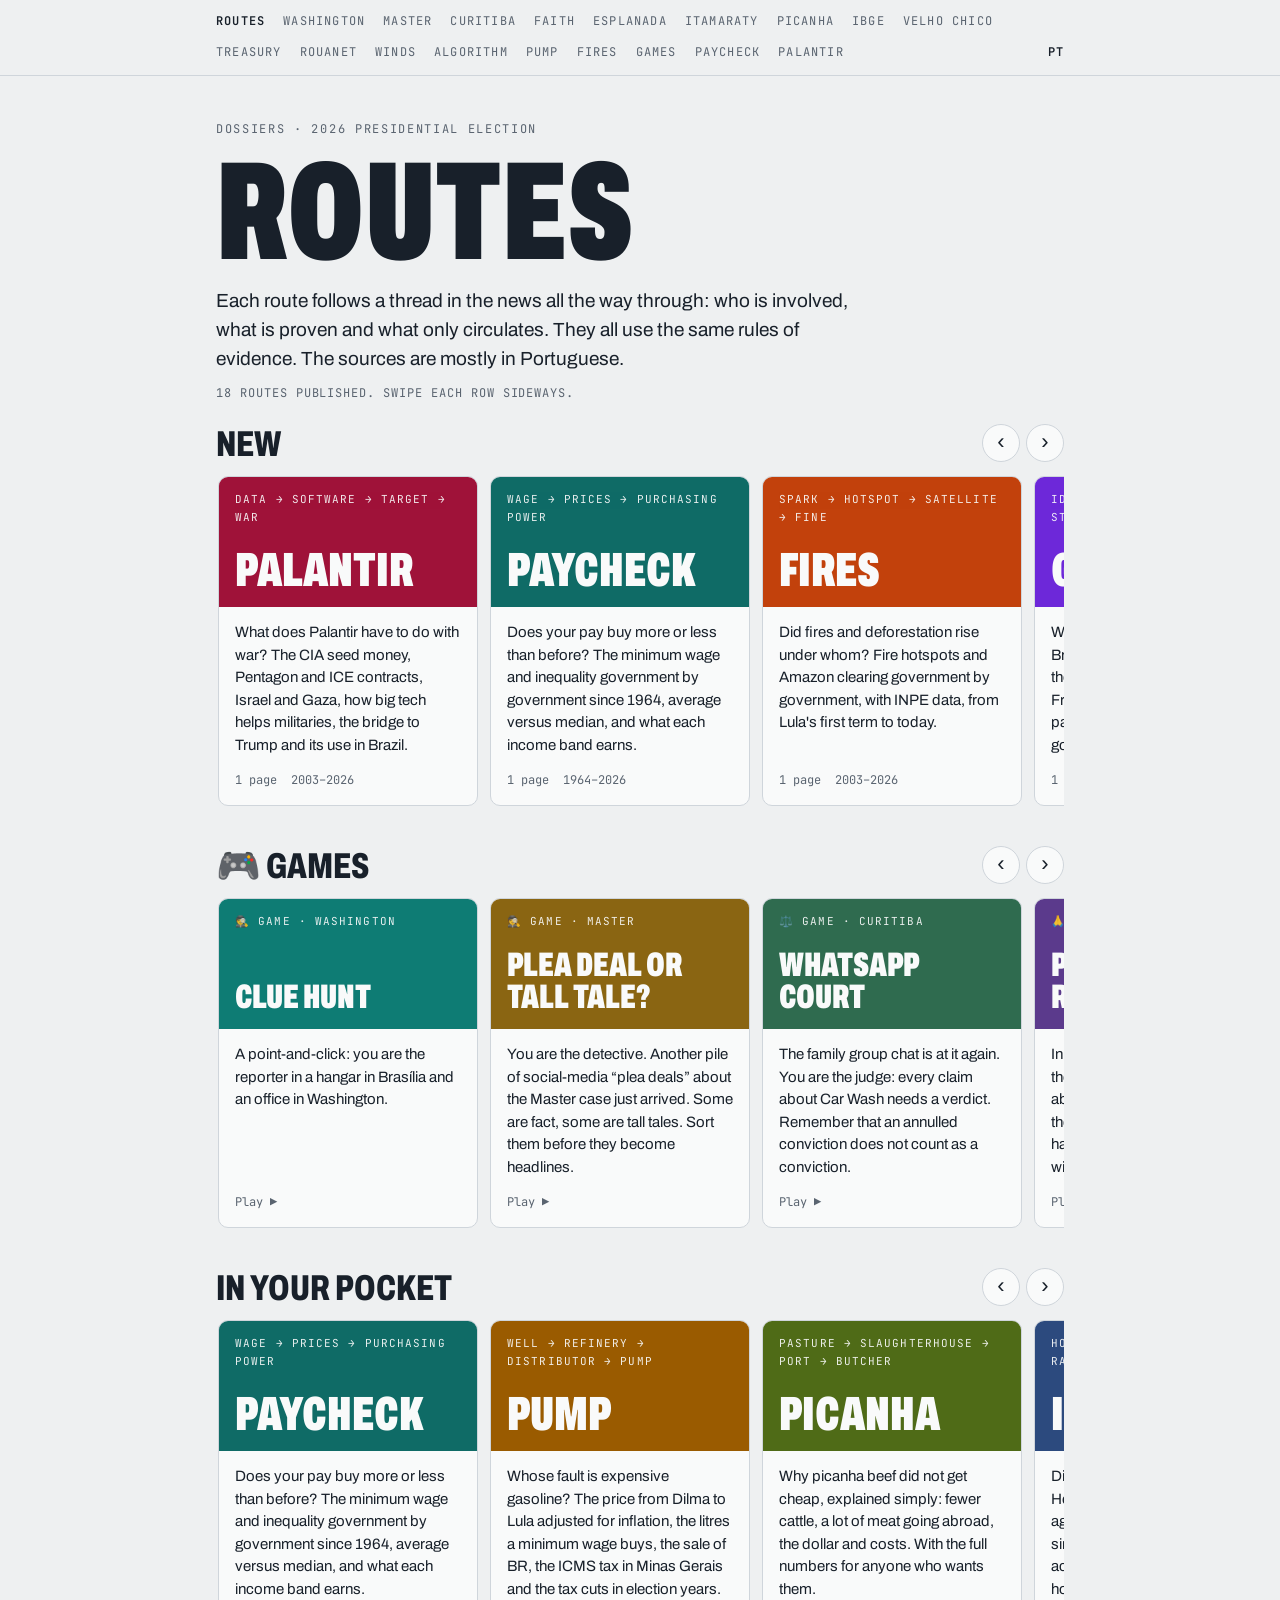
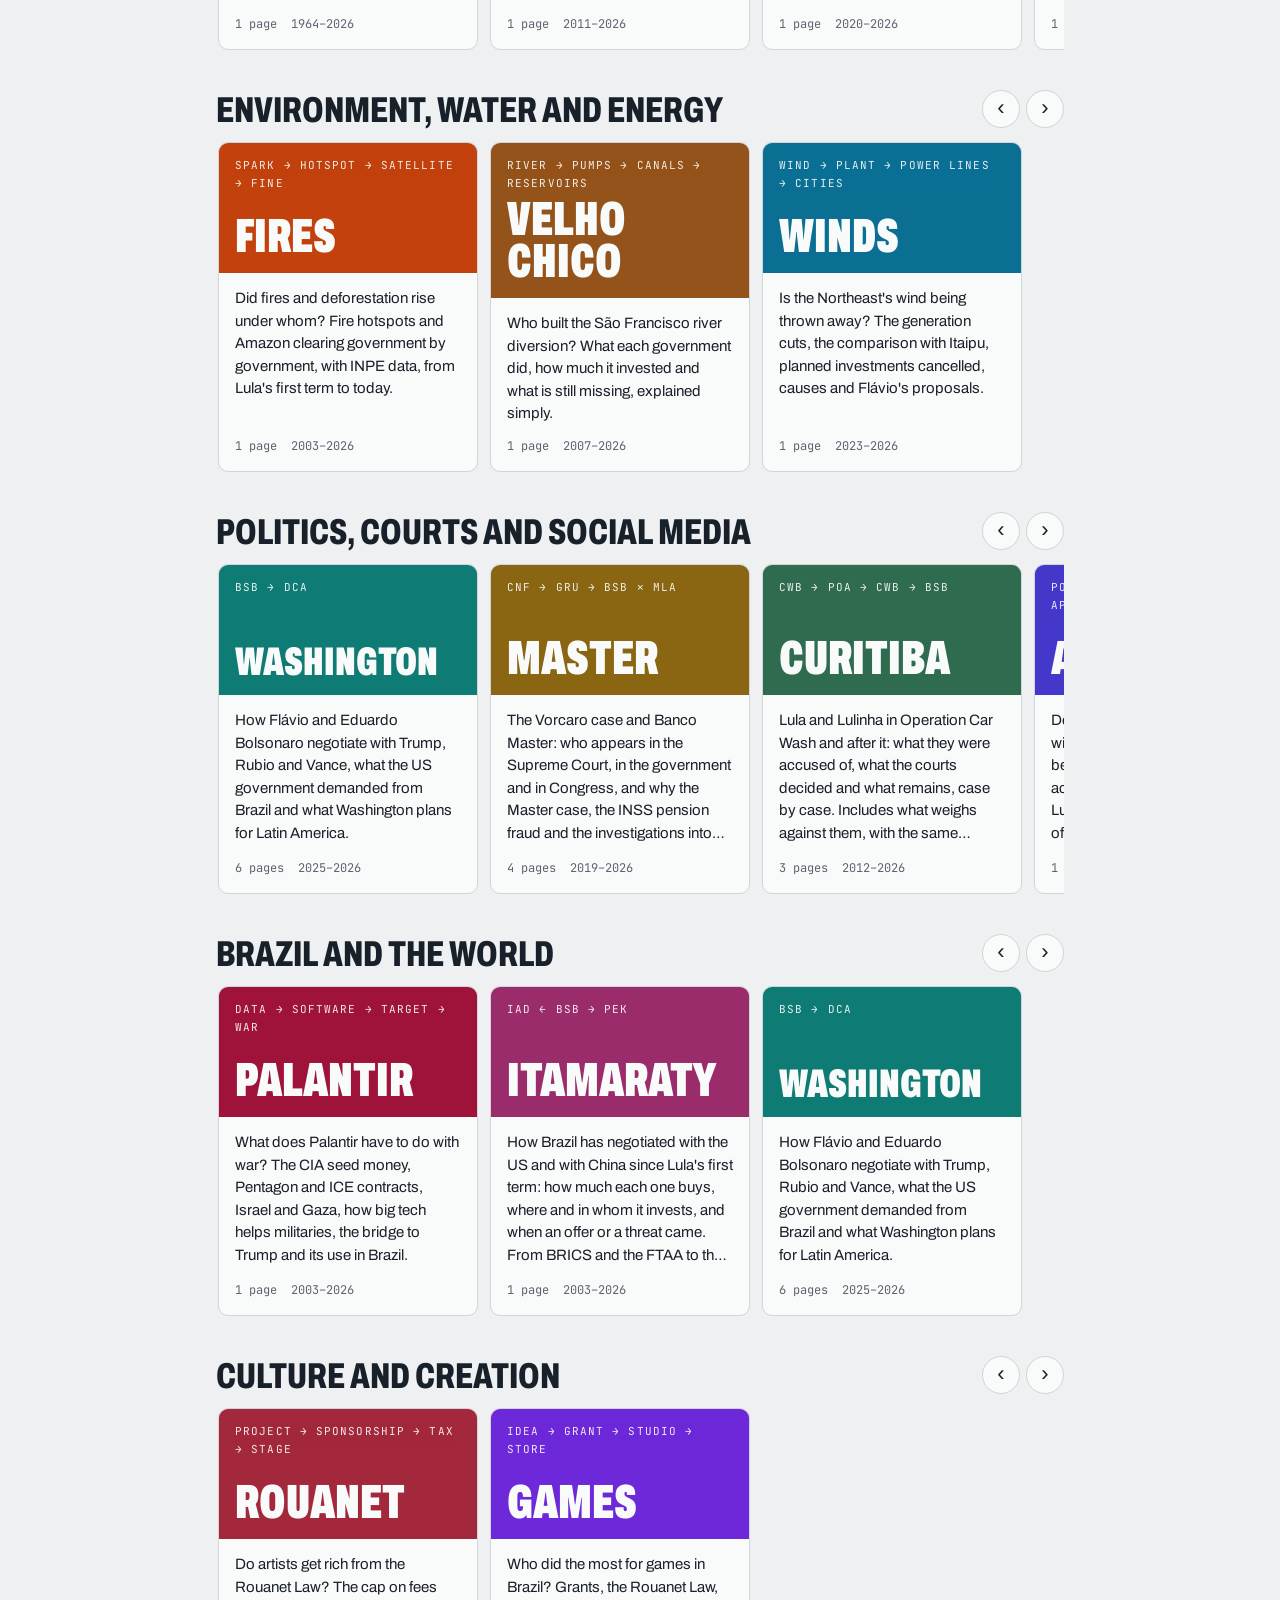
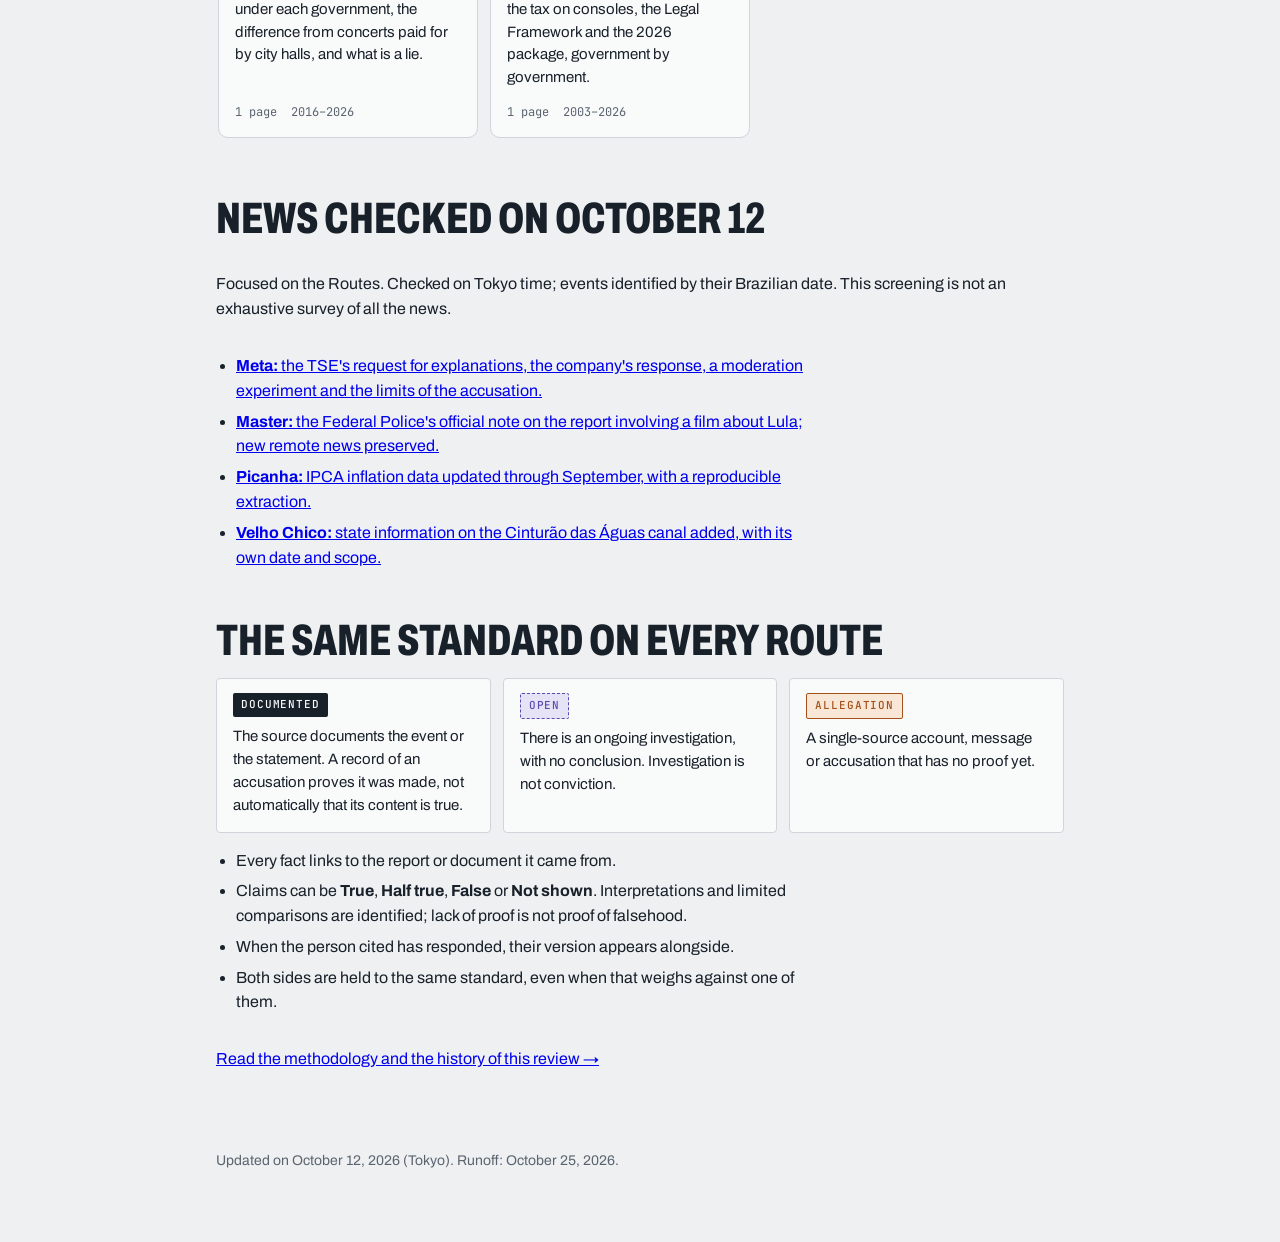
==== commit f369a73b: "Jogos: motor compartilhado e fileira de jogos na página inicial Co-Authored-By: Claude Opus 5.5 <nor" ====
--- a/en/index.html
+++ b/en/index.html
@@ -51,6 +51,7 @@
 .card strong{font-family:var(--display);font-stretch:62%;font-weight:900;font-size:48px;line-height:.88;text-transform:uppercase;overflow-wrap:anywhere}
 .card .txt{padding:14px 16px 16px;display:grid;gap:10px;align-content:space-between}
 .card p{margin:0;font-size:15px;line-height:1.5;color:var(--ink);display:-webkit-box;-webkit-line-clamp:6;-webkit-box-orient:vertical;overflow:hidden}
+.card.game strong{font-size:34px;line-height:.95}
 .card .meta{font-family:var(--mono);font-size:12px;color:var(--muted);display:flex;flex-wrap:wrap;gap:4px 14px}
 @media (max-width:640px){.arrows{display:none}}
 .card strong.long{font-size:40px}
@@ -86,6 +87,29 @@
       <a class="card" style="--c:var(--r-palantir)" href="https://fcarvalhodev.github.io/rota-palantir/en/"><span class="band"><span class="code">Data → software → target → war</span><strong>Palantir</strong></span><span class="txt"><p>What does Palantir have to do with war? The CIA seed money, Pentagon and ICE contracts, Israel and Gaza, how big tech helps militaries, the bridge to Trump and its use in Brazil.</p><span class="meta"><span>1 page</span><span>2003–2026</span></span></span></a>
       <a class="card" style="--c:var(--r-contracheque)" href="https://fcarvalhodev.github.io/rota-do-contracheque/en/"><span class="band"><span class="code">Wage → prices → purchasing power</span><strong>Paycheck</strong></span><span class="txt"><p>Does your pay buy more or less than before? The minimum wage and inequality government by government since 1964, average versus median, and what each income band earns.</p><span class="meta"><span>1 page</span><span>1964–2026</span></span></span></a>
       <a class="card" style="--c:var(--r-queimadas)" href="https://fcarvalhodev.github.io/rota-das-queimadas/en/"><span class="band"><span class="code">Spark → hotspot → satellite → fine</span><strong>Fires</strong></span><span class="txt"><p>Did fires and deforestation rise under whom? Fire hotspots and Amazon clearing government by government, with INPE data, from Lula's first term to today.</p><span class="meta"><span>1 page</span><span>2003–2026</span></span></span></a> <a class="card" style="--c:var(--r-games)" href="https://fcarvalhodev.github.io/rota-dos-games/en/"><span class="band"><span class="code">Idea → grant → studio → store</span><strong>Games</strong></span><span class="txt"><p>Who did the most for games in Brazil? Grants, the Rouanet Law, the tax on consoles, the Legal Framework and the 2026 package, government by government.</p><span class="meta"><span>1 page</span><span>2003–2026</span></span></span></a> <a class="card" style="--c:var(--r-posto)" href="https://fcarvalhodev.github.io/rota-do-posto/en/"><span class="band"><span class="code">Well → refinery → distributor → pump</span><strong>Pump</strong></span><span class="txt"><p>Whose fault is expensive gasoline? The price from Dilma to Lula adjusted for inflation, the litres a minimum wage buys, the sale of BR, the ICMS tax in Minas Gerais and the tax cuts in election years.</p><span class="meta"><span>1 page</span><span>2011–2026</span></span></span></a> <a class="card" style="--c:var(--r-algoritmo)" href="https://fcarvalhodev.github.io/rota-do-algoritmo/en/"><span class="band"><span class="code">Post → rule → block → appeal</span><strong>Algorithm</strong></span><span class="txt"><p>Does Meta take down more left-wing accounts? The comparison between the two sides: banned accounts, the 1,121 reports from Lula supporters, Nikolas Ferreira's off-the-charts engagement and the data the TSE asked for.</p><span class="meta"><span>1 page</span><span>2020–2026</span></span></span></a>
+    </div>
+  </section>
+  <section class="shelf" aria-labelledby="sh-jogos">
+    <div class="sh-head"><h2 id="sh-jogos">🎮 Games</h2><span class="arrows"><button type="button" class="ar" data-d="-1" aria-label="Back">‹</button><button type="button" class="ar" data-d="1" aria-label="Forward">›</button></span></div>
+    <div class="row" role="list">
+      <a class="card game" style="--c:var(--r-washington)" href="https://fcarvalhodev.github.io/rota-washington/en/jogo.html"><span class="band"><span class="code">🕵️ Game · washington</span><strong>Clue Hunt</strong></span><span class="txt"><p>A point-and-click: you are the reporter in a hangar in Brasília and an office in Washington.</p><span class="meta"><span>Play ▶</span></span></span></a>
+      <a class="card game" style="--c:var(--r-master)" href="https://fcarvalhodev.github.io/rota-master/en/jogo.html"><span class="band"><span class="code">🕵️ Game · master</span><strong>Plea Deal or Tall Tale?</strong></span><span class="txt"><p>You are the detective. Another pile of social-media “plea deals” about the Master case just arrived. Some are fact, some are tall tales. Sort them before they become headlines.</p><span class="meta"><span>Play ▶</span></span></span></a>
+      <a class="card game" style="--c:var(--r-curitiba)" href="https://fcarvalhodev.github.io/rota-curitiba/en/jogo.html"><span class="band"><span class="code">⚖️ Game · curitiba</span><strong>WhatsApp Court</strong></span><span class="txt"><p>The family group chat is at it again. You are the judge: every claim about Car Wash needs a verdict. Remember that an annulled conviction does not count as a conviction.</p><span class="meta"><span>Play ▶</span></span></span></a>
+      <a class="card game" style="--c:var(--r-fe)" href="https://fcarvalhodev.github.io/rota-da-fe/en/jogo.html"><span class="band"><span class="code">🙏 Game · da fe</span><strong>Prophecy or Rumour?</strong></span><span class="txt"><p>In the group-chat congregation there are prophecies and rumours about religion and politics. Discern the spirits: which is true, which is half true and which is false witness?</p><span class="meta"><span>Play ▶</span></span></span></a>
+      <a class="card game" style="--c:var(--r-picanha)" href="https://fcarvalhodev.github.io/rota-da-picanha/en/jogo.html"><span class="band"><span class="code">🔪 Game · da picanha</span><strong>The Truth Butcher</strong></span><span class="txt"><p>At the butcher's counter everyone has a theory about the price of picanha. Cut the rumour from the fact, no fat left on.</p><span class="meta"><span>Play ▶</span></span></span></a>
+      <a class="card game" style="--c:var(--r-queimadas)" href="https://fcarvalhodev.github.io/rota-das-queimadas/en/jogo.html"><span class="band"><span class="code">🛰️ Game · das queimadas</span><strong>Satellite Watch</strong></span><span class="txt"><p>You are INPE's satellite. First, say in which year the Amazon lost more forest. Then put out the rumours about fire.</p><span class="meta"><span>Play ▶</span></span></span></a>
+      <a class="card game" style="--c:var(--r-algoritmo)" href="https://fcarvalhodev.github.io/rota-do-algoritmo/en/jogo.html"><span class="band"><span class="code">🤖 Game · do algoritmo</span><strong>Moderator for a Day</strong></span><span class="txt"><p>You are moderating for a day. Claims arrive about platforms, banned accounts and reach. Label them before both sides complain, which will happen anyway.</p><span class="meta"><span>Play ▶</span></span></span></a>
+      <a class="card game" style="--c:var(--r-contracheque)" href="https://fcarvalhodev.github.io/rota-do-contracheque/en/jogo.html"><span class="band"><span class="code">💸 Game · do contracheque</span><strong>More or Less?</strong></span><span class="txt"><p>Two years, one minimum wage. In which year did it buy more? Then check the claims about income going around.</p><span class="meta"><span>Play ▶</span></span></span></a>
+      <a class="card game" style="--c:var(--r-ibge)" href="https://fcarvalhodev.github.io/rota-do-ibge/en/jogo.html"><span class="band"><span class="code">📋 Game · do ibge</span><strong>Interviewer for a Day</strong></span><span class="txt"><p>You knock on the door with the IBGE clipboard. Each resident tells you about their week. Classify them by the rule, the same since 2012. Then check the rumours about unemployment.</p><span class="meta"><span>Play ▶</span></span></span></a>
+      <a class="card game" style="--c:var(--r-posto)" href="https://fcarvalhodev.github.io/rota-do-posto/en/jogo.html"><span class="band"><span class="code">⛽ Game · do posto</span><strong>Pump or Bump?</strong></span><span class="txt"><p>Two years, one litre of petrol. In which was it heavier on the pocket, after inflation? Then fill up on facts against the forecourt rumours.</p><span class="meta"><span>Play ▶</span></span></span></a>
+      <a class="card game" style="--c:var(--r-tesouro)" href="https://fcarvalhodev.github.io/rota-do-tesouro/en/jogo.html"><span class="band"><span class="code">🏦 Game · do tesouro</span><strong>Default or Rumour?</strong></span><span class="txt"><p>Everyone has an opinion on Brazil's debt. You are the manager: separate real risk from default talk.</p><span class="meta"><span>Play ▶</span></span></span></a>
+      <a class="card game" style="--c:var(--r-games)" href="https://fcarvalhodev.github.io/rota-dos-games/en/jogo.html"><span class="band"><span class="code">🎮 Game · dos games</span><strong>Game Over for Rumours</strong></span><span class="txt"><p>Each level brings a claim about support for games in Brazil. Beat the rumour boss without using up all your lives.</p><span class="meta"><span>Play ▶</span></span></span></a>
+      <a class="card game" style="--c:var(--r-ventos)" href="https://fcarvalhodev.github.io/rota-dos-ventos/en/jogo.html"><span class="band"><span class="code">🌬️ Game · dos ventos</span><strong>Wind or Hot Air?</strong></span><span class="txt"><p>The Northeast wind makes electricity, and also a lot of talk. Blow away the hot air.</p><span class="meta"><span>Play ▶</span></span></span></a>
+      <a class="card game" style="--c:var(--r-esplanada)" href="https://fcarvalhodev.github.io/rota-esplanada/en/jogo.html"><span class="band"><span class="code">🧬 Game · esplanada</span><strong>The Programme DNA Test</strong></span><span class="txt"><p>Every social programme has many fathers at election time. Run the DNA test: who started each one? Then judge the claims going around.</p><span class="meta"><span>Play ▶</span></span></span></a>
+      <a class="card game" style="--c:var(--r-itamaraty)" href="https://fcarvalhodev.github.io/rota-itamaraty/en/jogo.html"><span class="band"><span class="code">🌐 Game · itamaraty</span><strong>Uncle Sam or Uncle Xi?</strong></span><span class="txt"><p>At the negotiating table, everyone swears Brazil has become someone's colony. You are the diplomat: check the numbers and the rumours about the US and China.</p><span class="meta"><span>Play ▶</span></span></span></a>
+      <a class="card game" style="--c:var(--r-palantir)" href="https://fcarvalhodev.github.io/rota-palantir/en/jogo.html"><span class="band"><span class="code">🔮 Game · palantir</span><strong>The Seeing Stone</strong></span><span class="txt"><p>A palantír is the magic stone that sees far. Use yours to see what is fact, what is accusation and what is rumour about the company, big tech and war.</p><span class="meta"><span>Play ▶</span></span></span></a>
+      <a class="card game" style="--c:var(--r-rouanet)" href="https://fcarvalhodev.github.io/rota-rouanet/en/jogo.html"><span class="band"><span class="code">🎤 Game · rouanet</span><strong>Fee or Fake?</strong></span><span class="txt"><p>In the social-media dressing room, the Rouanet Law pays for mansions, yachts and million-real shows. Or does it? Separate the real fee from the fake.</p><span class="meta"><span>Play ▶</span></span></span></a>
+      <a class="card game" style="--c:var(--r-velho-chico)" href="https://fcarvalhodev.github.io/rota-velho-chico/en/jogo.html"><span class="band"><span class="code">🌊 Game · velho chico</span><strong>Has the Water Arrived?</strong></span><span class="txt"><p>The São Francisco river diversion has many fathers and lots of talk. Navigate the claims and say which ones reach their destination.</p><span class="meta"><span>Play ▶</span></span></span></a>
     </div>
   </section>
   <section class="shelf" aria-labelledby="sh-bolso">
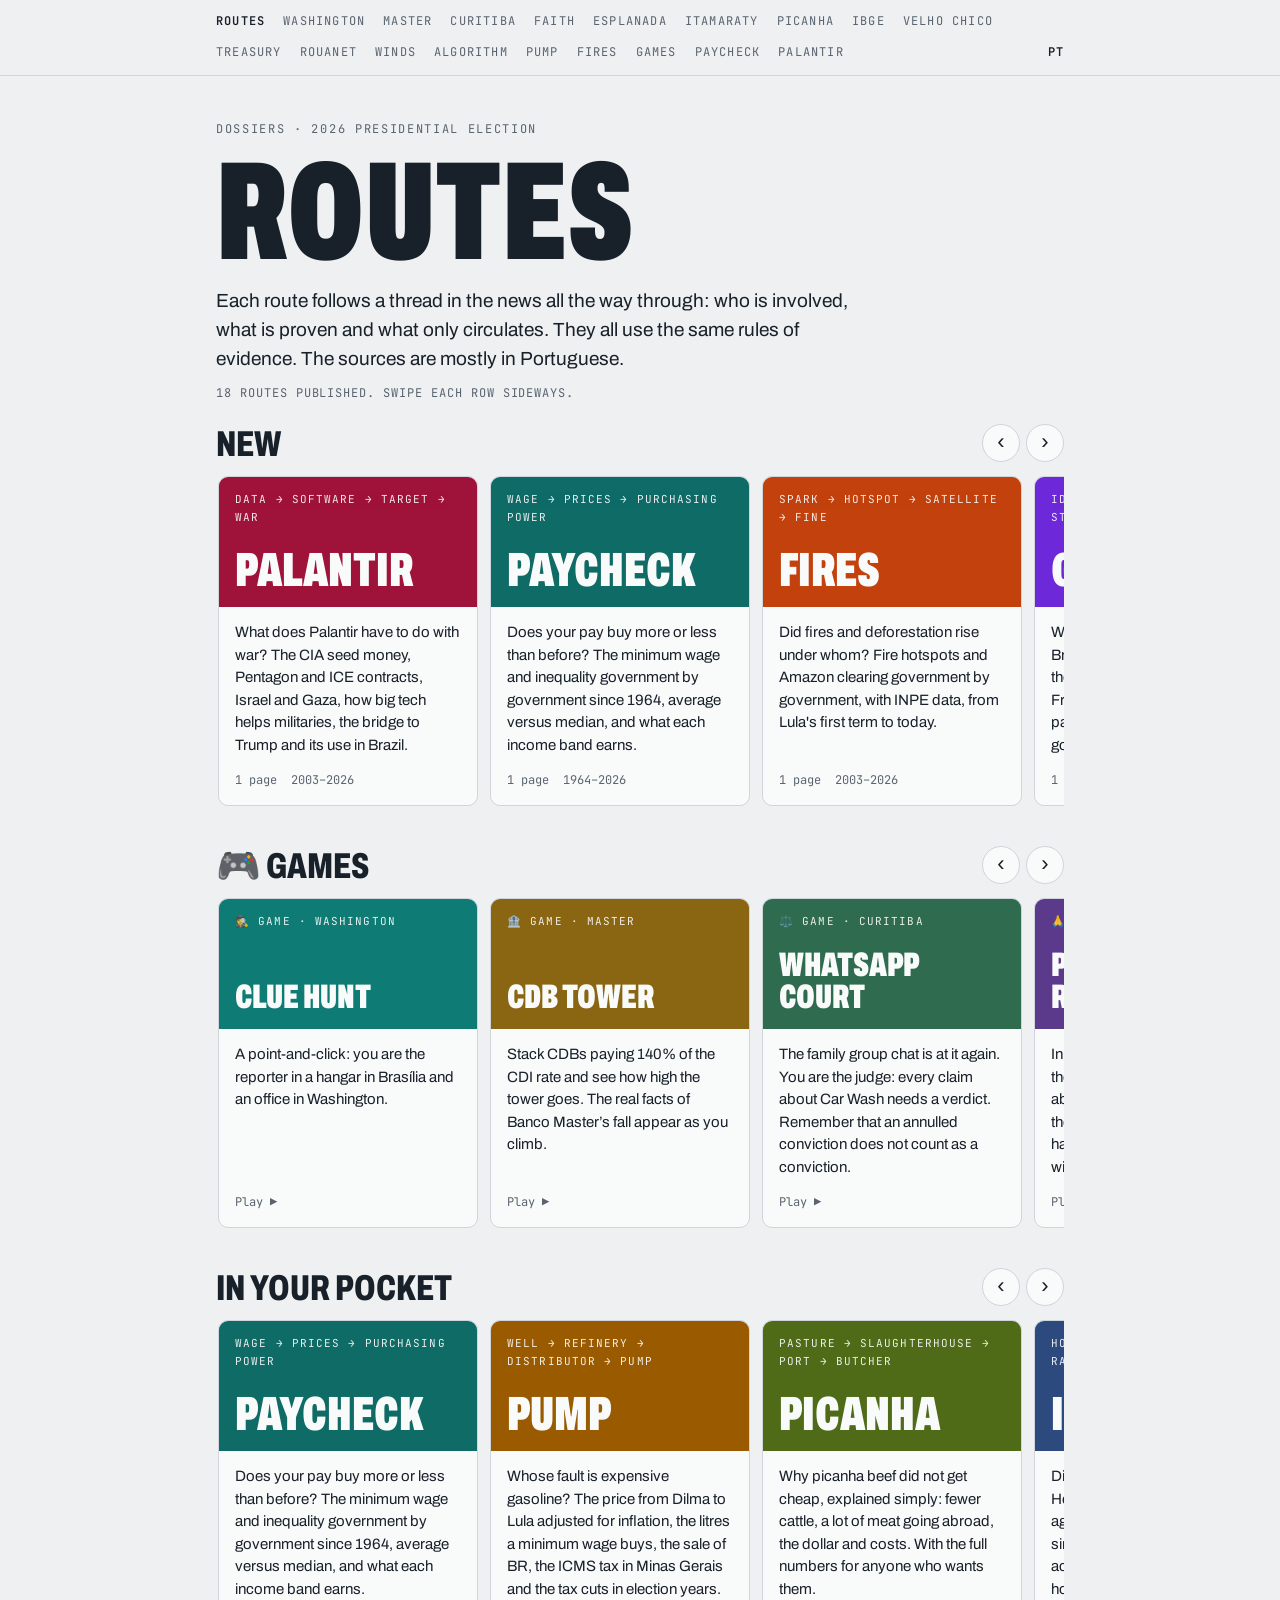
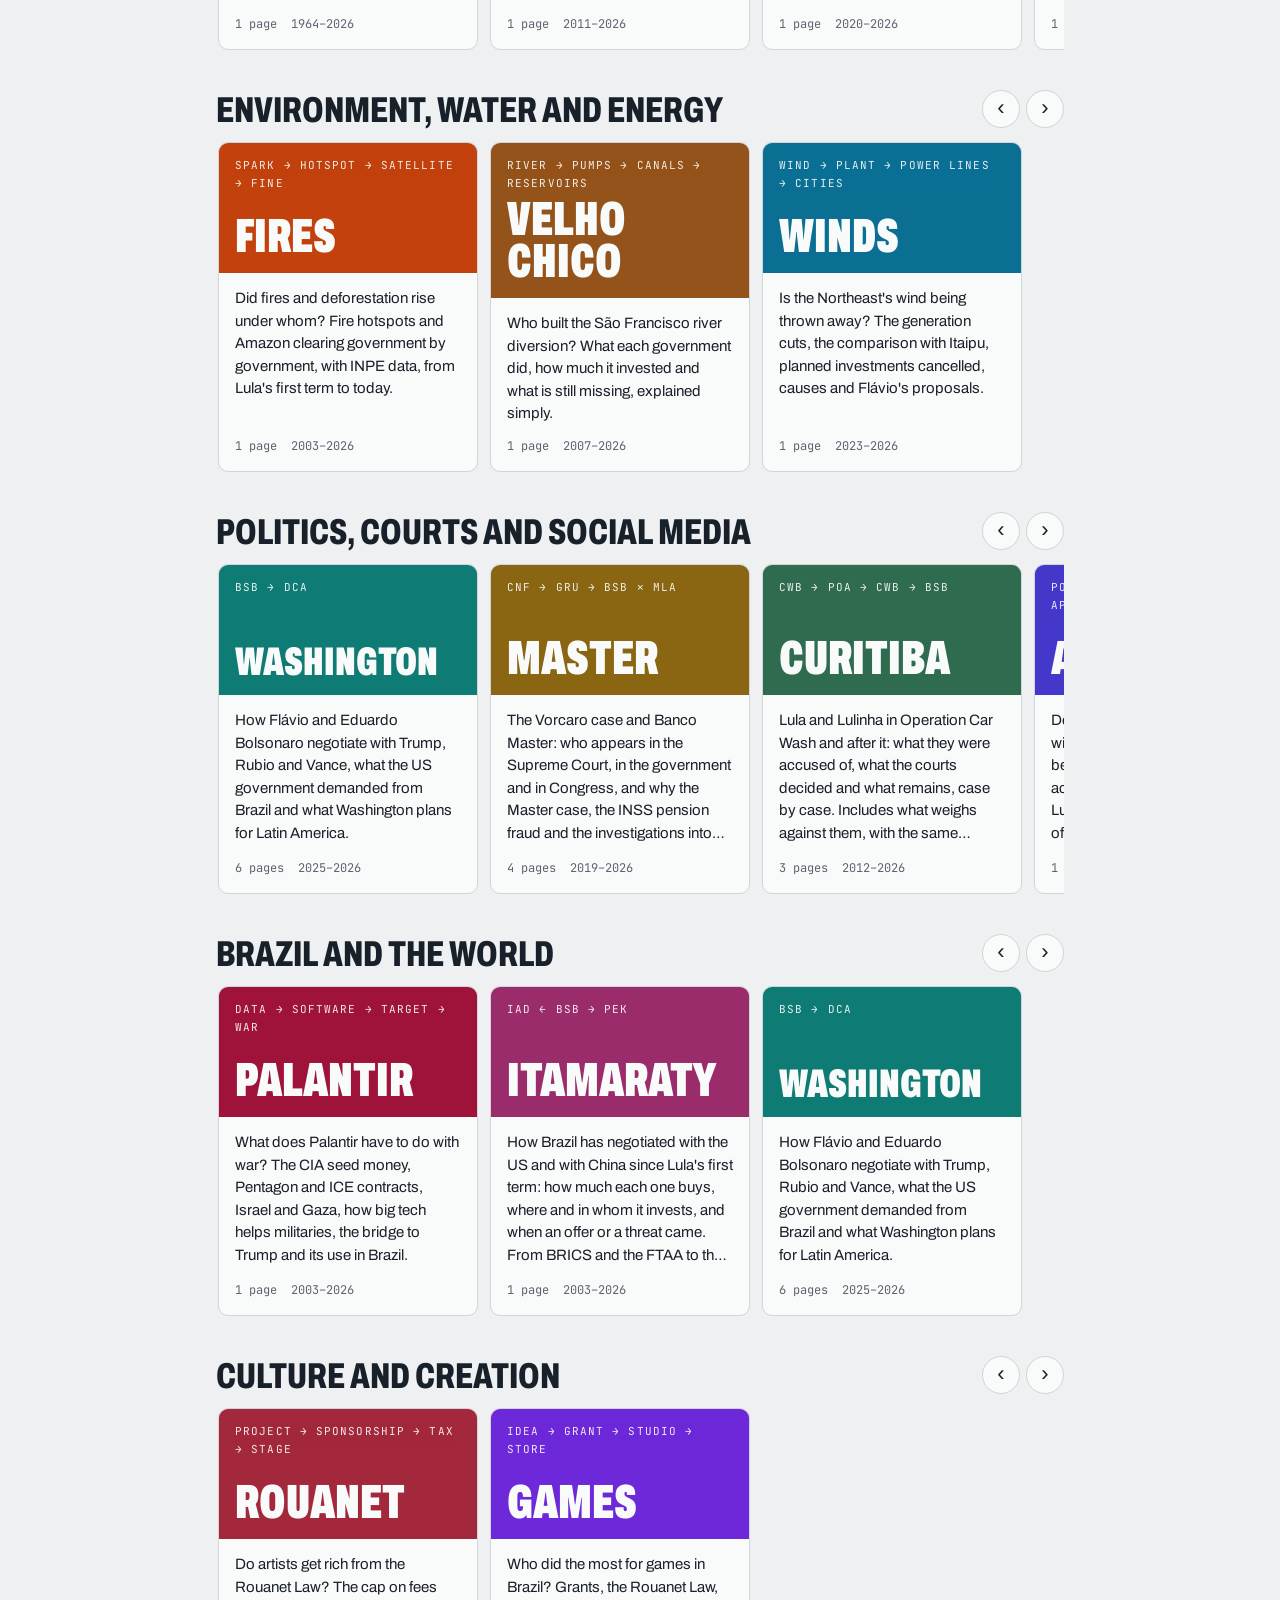
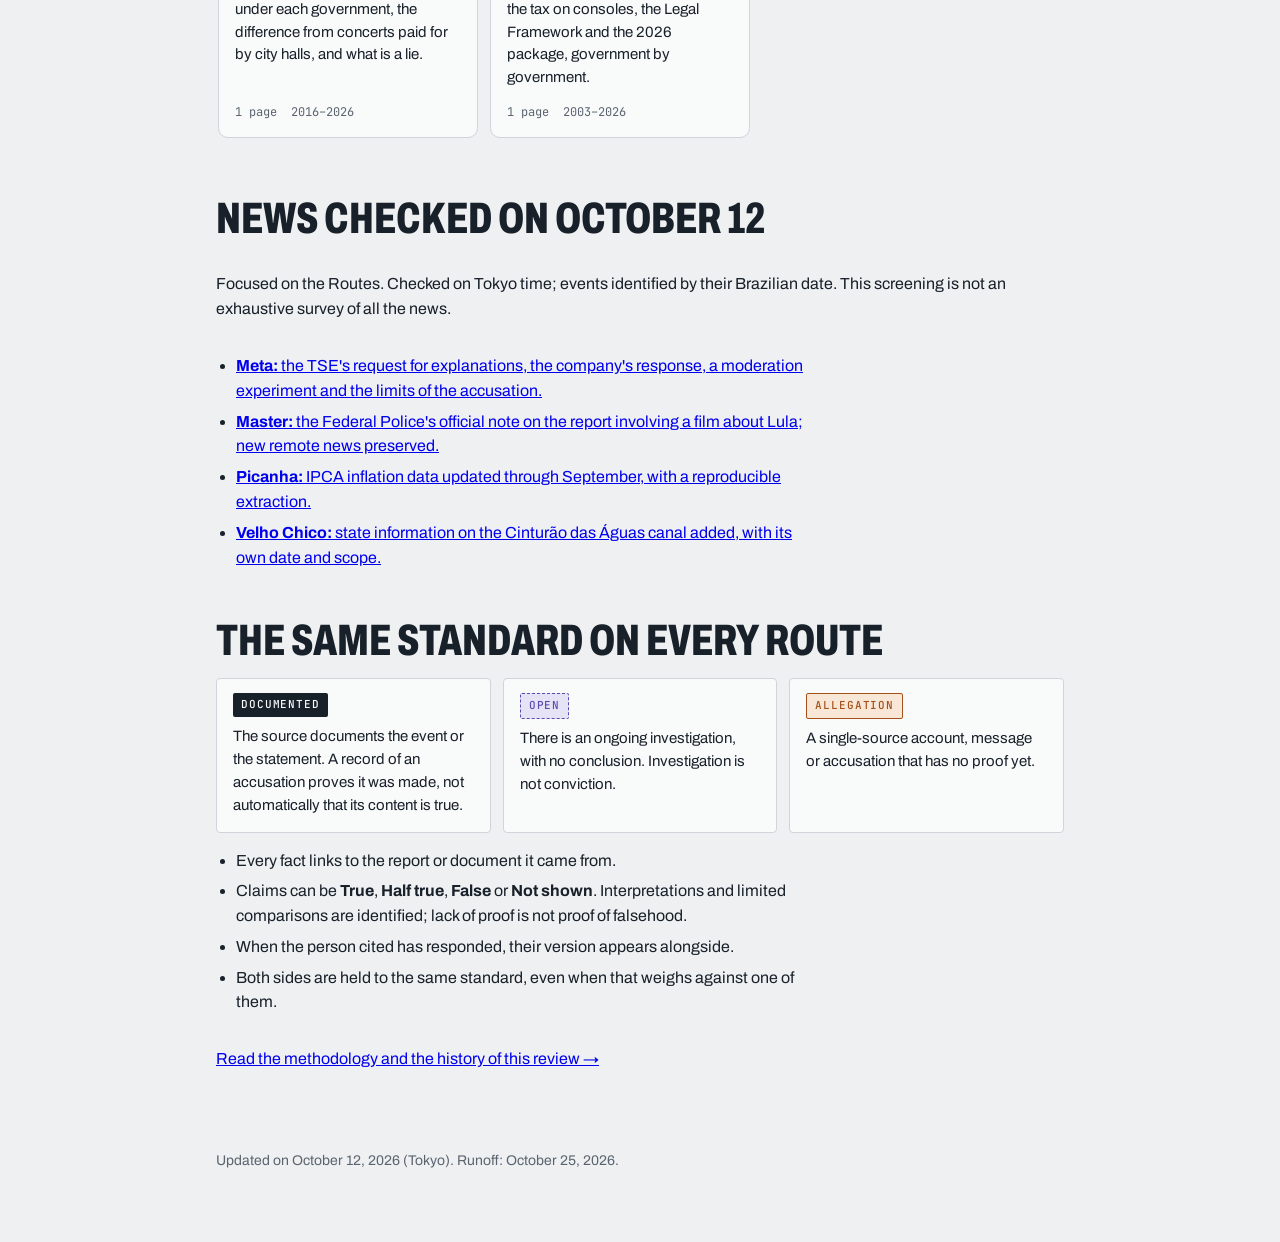
==== commit 89026d45: "Página inicial: três jogos novos na fileira de jogos Co-Authored-By: Claude Opus 5.5 <noreply@anthro" ====
--- a/en/index.html
+++ b/en/index.html
@@ -93,12 +93,12 @@
     <div class="sh-head"><h2 id="sh-jogos">🎮 Games</h2><span class="arrows"><button type="button" class="ar" data-d="-1" aria-label="Back">‹</button><button type="button" class="ar" data-d="1" aria-label="Forward">›</button></span></div>
     <div class="row" role="list">
       <a class="card game" style="--c:var(--r-washington)" href="https://fcarvalhodev.github.io/rota-washington/en/jogo.html"><span class="band"><span class="code">🕵️ Game · washington</span><strong>Clue Hunt</strong></span><span class="txt"><p>A point-and-click: you are the reporter in a hangar in Brasília and an office in Washington.</p><span class="meta"><span>Play ▶</span></span></span></a>
-      <a class="card game" style="--c:var(--r-master)" href="https://fcarvalhodev.github.io/rota-master/en/jogo.html"><span class="band"><span class="code">🕵️ Game · master</span><strong>Plea Deal or Tall Tale?</strong></span><span class="txt"><p>You are the detective. Another pile of social-media “plea deals” about the Master case just arrived. Some are fact, some are tall tales. Sort them before they become headlines.</p><span class="meta"><span>Play ▶</span></span></span></a>
+      <a class="card game" style="--c:var(--r-master)" href="https://fcarvalhodev.github.io/rota-master/en/jogo.html"><span class="band"><span class="code">🏦 Game · master</span><strong>CDB Tower</strong></span><span class="txt"><p>Stack CDBs paying 140% of the CDI rate and see how high the tower goes. The real facts of Banco Master’s fall appear as you climb.</p><span class="meta"><span>Play ▶</span></span></span></a>
       <a class="card game" style="--c:var(--r-curitiba)" href="https://fcarvalhodev.github.io/rota-curitiba/en/jogo.html"><span class="band"><span class="code">⚖️ Game · curitiba</span><strong>WhatsApp Court</strong></span><span class="txt"><p>The family group chat is at it again. You are the judge: every claim about Car Wash needs a verdict. Remember that an annulled conviction does not count as a conviction.</p><span class="meta"><span>Play ▶</span></span></span></a>
       <a class="card game" style="--c:var(--r-fe)" href="https://fcarvalhodev.github.io/rota-da-fe/en/jogo.html"><span class="band"><span class="code">🙏 Game · da fe</span><strong>Prophecy or Rumour?</strong></span><span class="txt"><p>In the group-chat congregation there are prophecies and rumours about religion and politics. Discern the spirits: which is true, which is half true and which is false witness?</p><span class="meta"><span>Play ▶</span></span></span></a>
       <a class="card game" style="--c:var(--r-picanha)" href="https://fcarvalhodev.github.io/rota-da-picanha/en/jogo.html"><span class="band"><span class="code">🔪 Game · da picanha</span><strong>The Truth Butcher</strong></span><span class="txt"><p>At the butcher's counter everyone has a theory about the price of picanha. Cut the rumour from the fact, no fat left on.</p><span class="meta"><span>Play ▶</span></span></span></a>
       <a class="card game" style="--c:var(--r-queimadas)" href="https://fcarvalhodev.github.io/rota-das-queimadas/en/jogo.html"><span class="band"><span class="code">🛰️ Game · das queimadas</span><strong>Satellite Watch</strong></span><span class="txt"><p>You are INPE's satellite. First, say in which year the Amazon lost more forest. Then put out the rumours about fire.</p><span class="meta"><span>Play ▶</span></span></span></a>
-      <a class="card game" style="--c:var(--r-algoritmo)" href="https://fcarvalhodev.github.io/rota-do-algoritmo/en/jogo.html"><span class="band"><span class="code">🤖 Game · do algoritmo</span><strong>Moderator for a Day</strong></span><span class="txt"><p>You are moderating for a day. Claims arrive about platforms, banned accounts and reach. Label them before both sides complain, which will happen anyway.</p><span class="meta"><span>Play ▶</span></span></span></a>
+      <a class="card game" style="--c:var(--r-algoritmo)" href="https://fcarvalhodev.github.io/rota-do-algoritmo/en/jogo.html"><span class="band"><span class="code">📱 Game · do algoritmo</span><strong>You Are the Algorithm</strong></span><span class="txt"><p>Drag posts up or down while a shareholder demands screen time. At the end, try to open the safe holding the data only Meta has.</p><span class="meta"><span>Play ▶</span></span></span></a>
       <a class="card game" style="--c:var(--r-contracheque)" href="https://fcarvalhodev.github.io/rota-do-contracheque/en/jogo.html"><span class="band"><span class="code">💸 Game · do contracheque</span><strong>More or Less?</strong></span><span class="txt"><p>Two years, one minimum wage. In which year did it buy more? Then check the claims about income going around.</p><span class="meta"><span>Play ▶</span></span></span></a>
       <a class="card game" style="--c:var(--r-ibge)" href="https://fcarvalhodev.github.io/rota-do-ibge/en/jogo.html"><span class="band"><span class="code">📋 Game · do ibge</span><strong>Interviewer for a Day</strong></span><span class="txt"><p>You knock on the door with the IBGE clipboard. Each resident tells you about their week. Classify them by the rule, the same since 2012. Then check the rumours about unemployment.</p><span class="meta"><span>Play ▶</span></span></span></a>
       <a class="card game" style="--c:var(--r-posto)" href="https://fcarvalhodev.github.io/rota-do-posto/en/jogo.html"><span class="band"><span class="code">⛽ Game · do posto</span><strong>Pump or Bump?</strong></span><span class="txt"><p>Two years, one litre of petrol. In which was it heavier on the pocket, after inflation? Then fill up on facts against the forecourt rumours.</p><span class="meta"><span>Play ▶</span></span></span></a>
@@ -107,7 +107,7 @@
       <a class="card game" style="--c:var(--r-ventos)" href="https://fcarvalhodev.github.io/rota-dos-ventos/en/jogo.html"><span class="band"><span class="code">🌬️ Game · dos ventos</span><strong>Wind or Hot Air?</strong></span><span class="txt"><p>The Northeast wind makes electricity, and also a lot of talk. Blow away the hot air.</p><span class="meta"><span>Play ▶</span></span></span></a>
       <a class="card game" style="--c:var(--r-esplanada)" href="https://fcarvalhodev.github.io/rota-esplanada/en/jogo.html"><span class="band"><span class="code">🧬 Game · esplanada</span><strong>The Programme DNA Test</strong></span><span class="txt"><p>Every social programme has many fathers at election time. Run the DNA test: who started each one? Then judge the claims going around.</p><span class="meta"><span>Play ▶</span></span></span></a>
       <a class="card game" style="--c:var(--r-itamaraty)" href="https://fcarvalhodev.github.io/rota-itamaraty/en/jogo.html"><span class="band"><span class="code">🌐 Game · itamaraty</span><strong>Uncle Sam or Uncle Xi?</strong></span><span class="txt"><p>At the negotiating table, everyone swears Brazil has become someone's colony. You are the diplomat: check the numbers and the rumours about the US and China.</p><span class="meta"><span>Play ▶</span></span></span></a>
-      <a class="card game" style="--c:var(--r-palantir)" href="https://fcarvalhodev.github.io/rota-palantir/en/jogo.html"><span class="band"><span class="code">🔮 Game · palantir</span><strong>The Seeing Stone</strong></span><span class="txt"><p>A palantír is the magic stone that sees far. Use yours to see what is fact, what is accusation and what is rumour about the company, big tech and war.</p><span class="meta"><span>Play ▶</span></span></span></a>
+      <a class="card game" style="--c:var(--r-palantir)" href="https://fcarvalhodev.github.io/rota-palantir/en/jogo.html"><span class="band"><span class="code">📌 Game · palantir</span><strong>The Detective Board</strong></span><span class="txt"><p>Connect the pins with red string. A connection with proof holds; without proof, it snaps. Even the uncle in the group chat will get it.</p><span class="meta"><span>Play ▶</span></span></span></a>
       <a class="card game" style="--c:var(--r-rouanet)" href="https://fcarvalhodev.github.io/rota-rouanet/en/jogo.html"><span class="band"><span class="code">🎤 Game · rouanet</span><strong>Fee or Fake?</strong></span><span class="txt"><p>In the social-media dressing room, the Rouanet Law pays for mansions, yachts and million-real shows. Or does it? Separate the real fee from the fake.</p><span class="meta"><span>Play ▶</span></span></span></a>
       <a class="card game" style="--c:var(--r-velho-chico)" href="https://fcarvalhodev.github.io/rota-velho-chico/en/jogo.html"><span class="band"><span class="code">🌊 Game · velho chico</span><strong>Has the Water Arrived?</strong></span><span class="txt"><p>The São Francisco river diversion has many fathers and lots of talk. Navigate the claims and say which ones reach their destination.</p><span class="meta"><span>Play ▶</span></span></span></a>
     </div>
